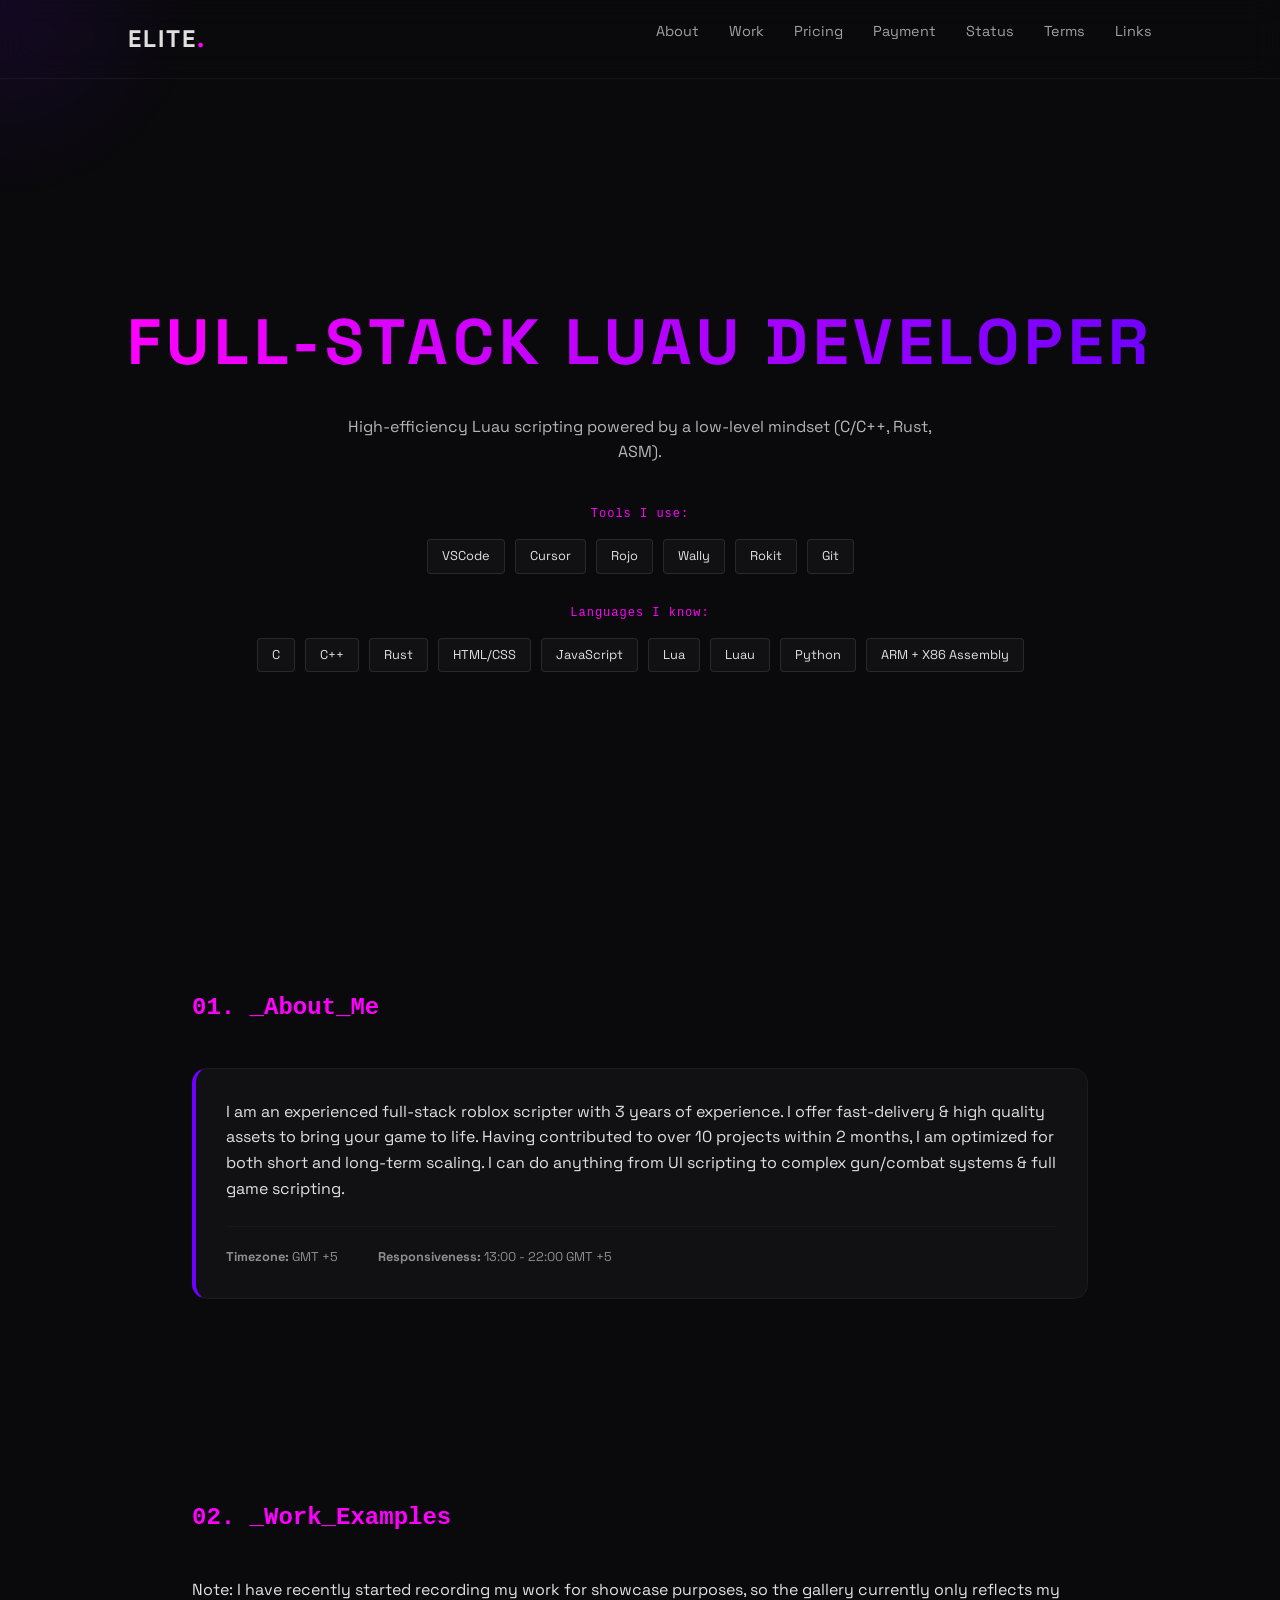
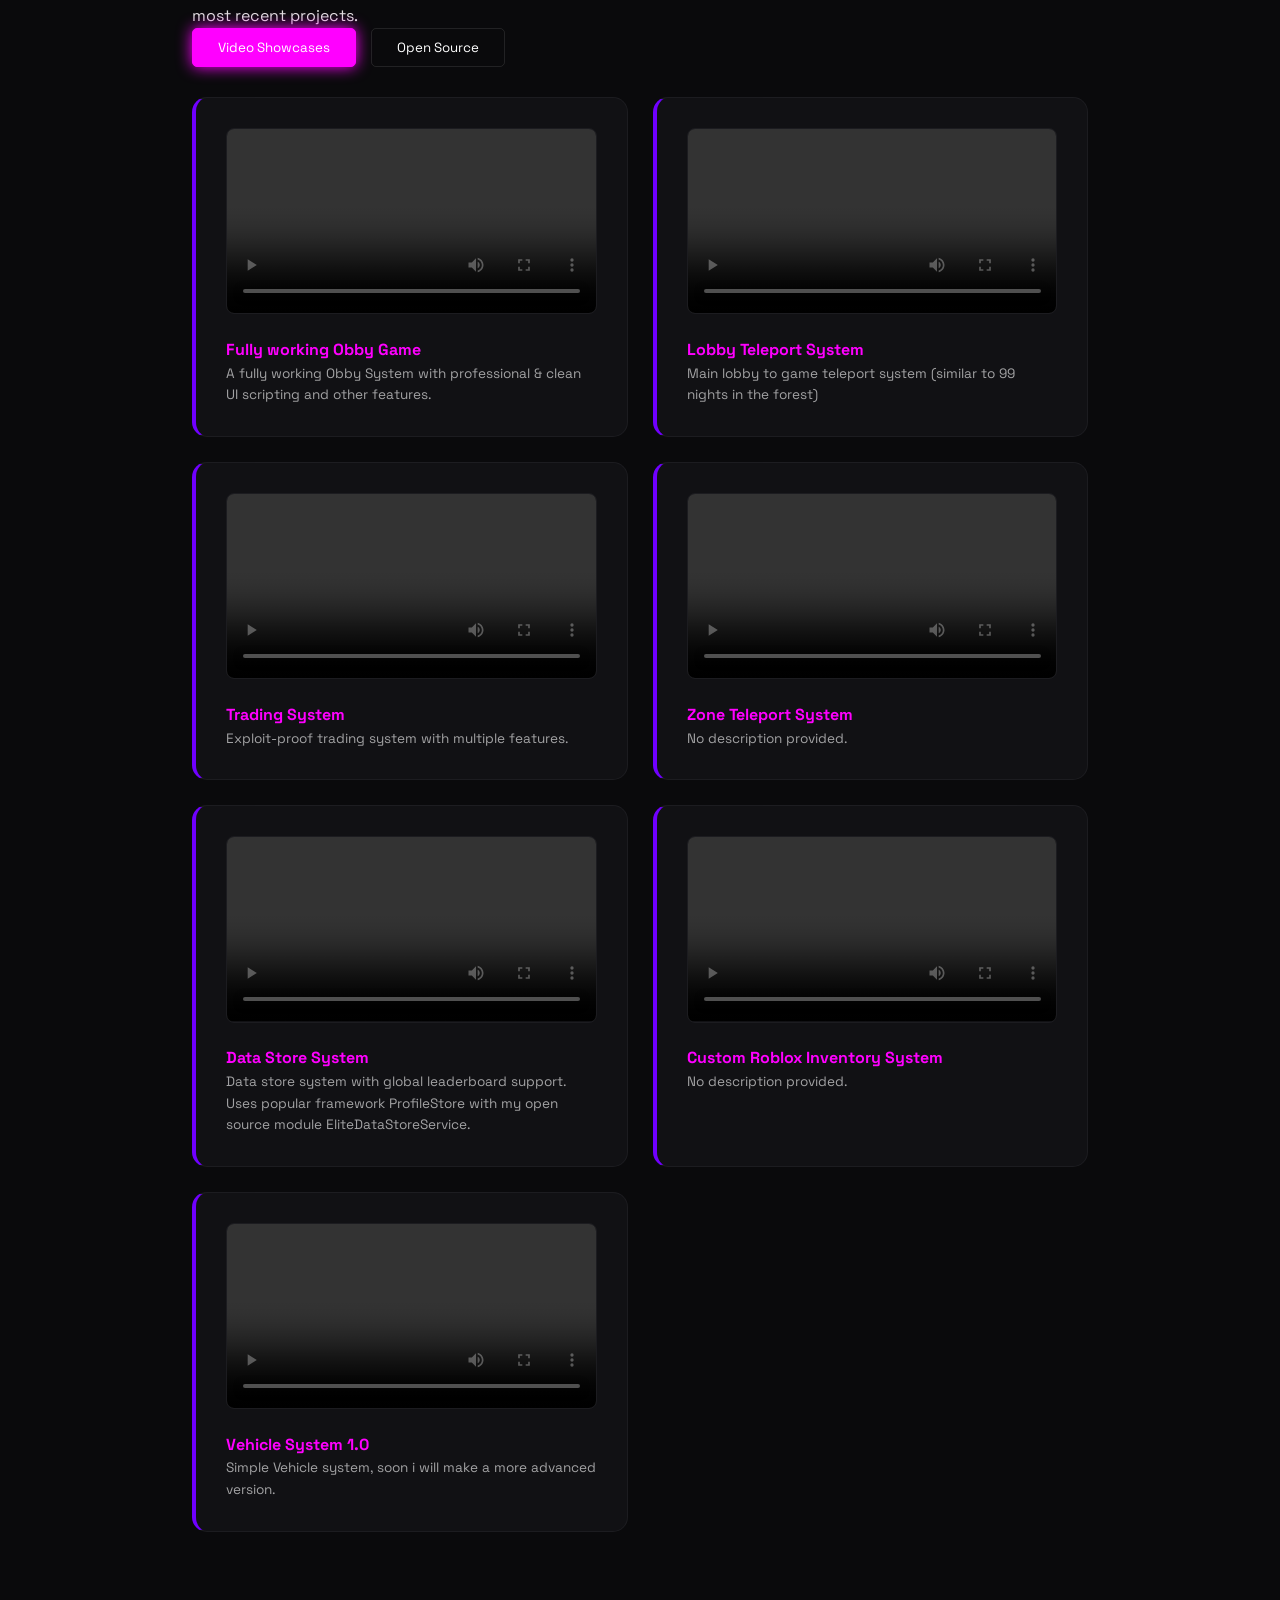
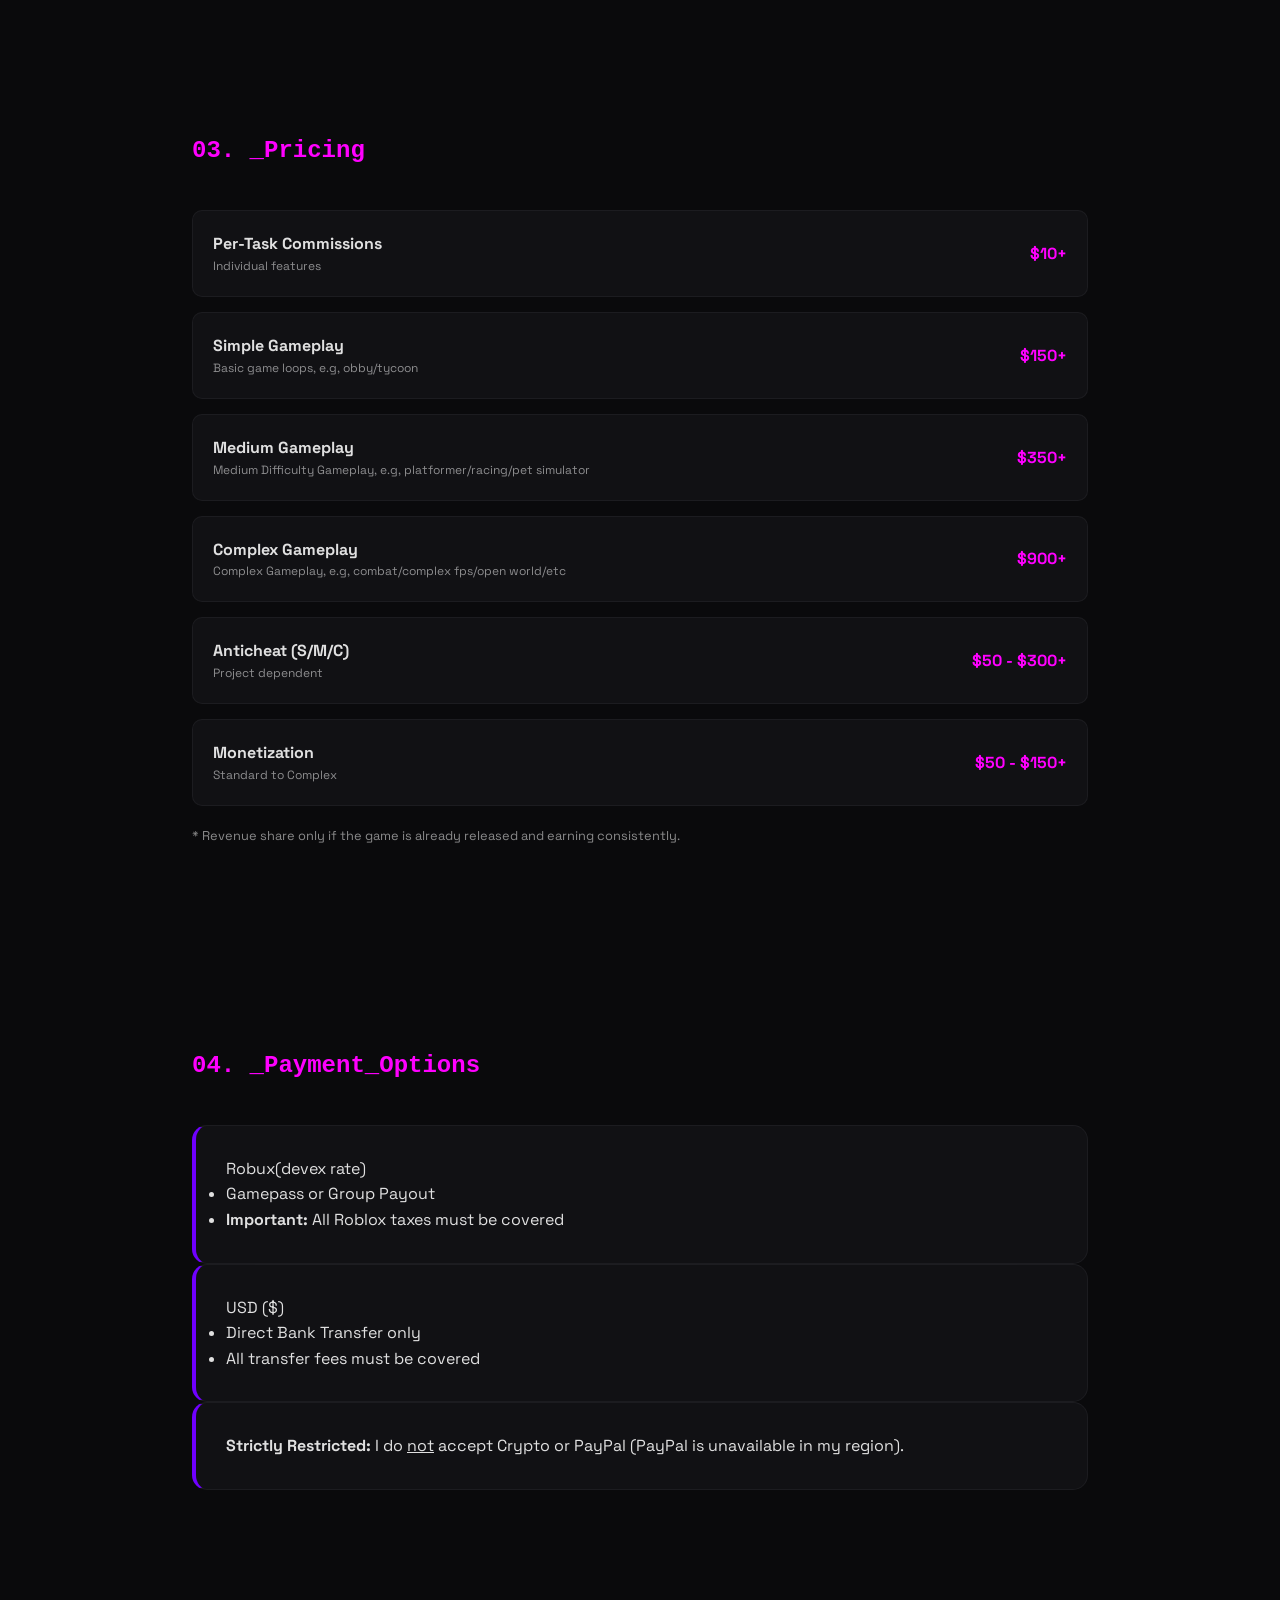
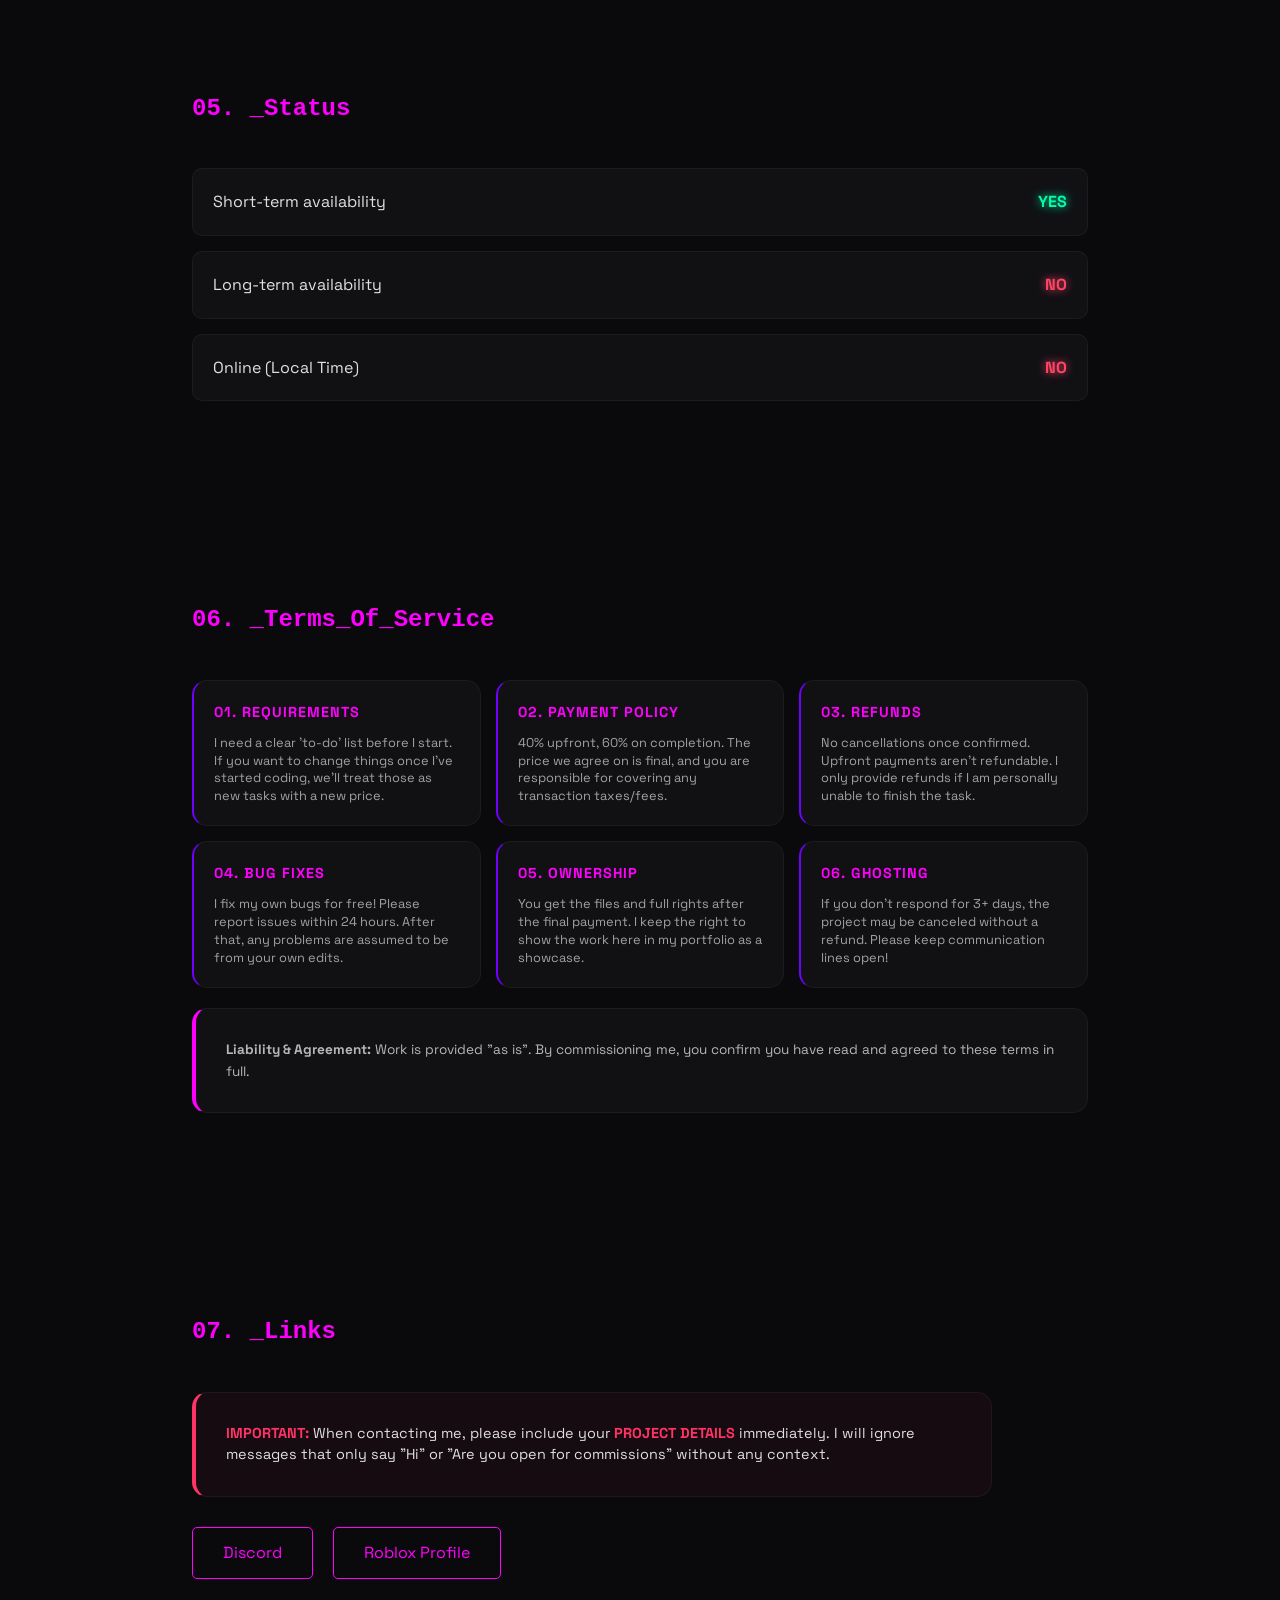
==== index.html @ 6b0f6a02 "Updated work examples" ====
<!DOCTYPE html>
<html lang="en">
<head>
    <meta charset="UTF-8">
    <meta name="viewport" content="width=device-width, initial-scale=1.0">
    <title>ELITE | Full-Stack Luau Developer</title>
    <link rel="stylesheet" href="style.css">
    <link href="https://fonts.googleapis.com/css2?family=Space+Grotesk:wght@300;500;700&display=swap" rel="stylesheet">
</head>
<body>
    <div class="cursor-glow"></div>

    <nav>
        <div class="logo">ELITE<span>.</span></div>
        <div class="nav-links">
            <a href="#about">About</a>
            <a href="#portfolio">Work</a>
            <a href="#pricing">Pricing</a>
            <a href="#payment">Payment</a>
            <a href="#status">Status</a>
            <a href="#tos">Terms</a>
            <a href="#contact">Links</a>
        </div>
    </nav>

    <header>
        <div class="hero">
            <h2 class="glitch" data-text="FULL-STACK LUAU DEVELOPER">FULL-STACK LUAU DEVELOPER</h2>
            <p class="tagline">High-efficiency Luau scripting powered by a low-level mindset (C/C++, Rust, ASM).</p>
            
            <div class="skills-wrapper">
                <div class="skill-group">
                    <span class="skill-label">Tools I use:</span>
                    <div id="tools-container" class="tech-stack"></div>
                </div>
                <div class="skill-group">
                    <span class="skill-label">Languages I know:</span>
                    <div id="languages-container" class="tech-stack"></div>
                </div>
            </div>
        </div>
    </header>

    <section id="about" class="section">
        <h3 class="section-title">01. _About_Me</h3>
        <div class="glass-card">
            <p>I am an experienced full-stack roblox scripter with 3 years of experience. I offer fast-delivery & high quality assets to bring your game to life. Having contributed to over 10 projects within 2 months, I am optimized for both short and long-term scaling. I can do anything from UI scripting to complex gun/combat systems & full game scripting.</p>
            <div class="about-footer">
                <span><strong>Timezone:</strong> GMT +5</span>
                <span><strong>Responsiveness:</strong> 13:00 - 22:00 GMT +5</span>
            </div>
        </div>
    </section>

    <section id="portfolio" class="section">
        <h3 class="section-title">02. _Work_Examples</h3>
        <p class="portfolio-note">
            Note: I have recently started recording my work for showcase purposes, so the gallery currently only reflects my most recent projects.
        </p>
        <div class="tabs">
            <button class="tab-btn active" onclick="showTab('videos')">Video Showcases</button>
            <button class="tab-btn" onclick="showTab('opensource')">Open Source</button>
        </div>
        <div id="video-grid" class="grid active-tab"></div>
        <div id="os-grid" class="grid"></div>
    </section>

    <section id="pricing" class="section">
        <h3 class="section-title">03. _Pricing</h3>
        <div class="pricing-container" id="pricing-grid"></div>
        <p style="font-size: 0.8rem; margin-top: 20px; opacity: 0.6;">* Revenue share only if the game is already released and earning consistently.</p>
    </section>

    <section id="payment" class="section">
        <h3 class="section-title">04. _Payment_Options</h3>
        <div class="payment-grid">
            <div class="glass-card payment-method">
                <div class="payment-header">
                    <span class="payment-icon">Robux(devex rate)</span>
                </div>
                <ul>
                    <li>Gamepass or Group Payout</li>
                    <li><strong>Important:</strong> All Roblox taxes must be covered</li>
                </ul>
            </div>
            <div class="glass-card payment-method">
                <div class="payment-header">
                    <span class="payment-icon">USD ($)</span>
                </div>
                <ul>
                    <li>Direct Bank Transfer only</li>
                    <li>All transfer fees must be covered</li>
                </ul>
            </div>
        </div>
        <div class="glass-card payment-restriction">
            <p><strong>Strictly Restricted:</strong> I do <u>not</u> accept Crypto or PayPal (PayPal is unavailable in my region).</p>
        </div>
    </section>

    <section id="status" class="section">
        <h3 class="section-title">05. _Status</h3>
        <div class="status-container">
            <div class="status-card">
                <span>Short-term availability</span>
                <span id="short-term-status" class="status-indicator"></span>
            </div>
            <div class="status-card">
                <span>Long-term availability</span>
                <span id="long-term-status" class="status-indicator"></span>
            </div>
            <div class="status-card">
                <span>Online (Local Time)</span>
                <span id="online-status" class="status-indicator"></span>
            </div>
        </div>
    </section>

    <section id="tos" class="section">
        <h3 class="section-title">06. _Terms_Of_Service</h3>
        <div class="tos-grid">
            <div class="glass-card tos-item">
                <h4>01. Requirements</h4>
                <p>I need a clear 'to-do' list before I start. If you want to change things once I’ve started coding, we’ll treat those as new tasks with a new price.</p>
            </div>
            <div class="glass-card tos-item">
                <h4>02. Payment Policy</h4>
                <p>40% upfront, 60% on completion. The price we agree on is final, and you are responsible for covering any transaction taxes/fees.</p>
            </div>
            <div class="glass-card tos-item">
                <h4>03. Refunds</h4>
                <p>No cancellations once confirmed. Upfront payments aren't refundable. I only provide refunds if I am personally unable to finish the task.</p>
            </div>
            <div class="glass-card tos-item">
                <h4>04. Bug Fixes</h4>
                <p>I fix my own bugs for free! Please report issues within 24 hours. After that, any problems are assumed to be from your own edits.</p>
            </div>
            <div class="glass-card tos-item">
                <h4>05. Ownership</h4>
                <p>You get the files and full rights after the final payment. I keep the right to show the work here in my portfolio as a showcase.</p>
            </div>
            <div class="glass-card tos-item">
                <h4>06. Ghosting</h4>
                <p>If you don't respond for 3+ days, the project may be canceled without a refund. Please keep communication lines open!</p>
            </div>
        </div>
        <div class="glass-card" style="margin-top: 20px; border-left: 4px solid var(--accent);">
            <p style="font-size: 0.85rem; opacity: 0.8;"><strong>Liability & Agreement:</strong> Work is provided "as is". By commissioning me, you confirm you have read and agreed to these terms in full.</p>
        </div>
    </section>
    
    <section id="contact" class="section">
        <h3 class="section-title">07. _Links</h3>
        <div class="contact-links">
            <div class="glass-card contact-notice">
                <p><strong>Important:</strong> When contacting me, please include your <strong>project details</strong> immediately. I will ignore messages that only say "Hi" or "Are you open for commissions" without any context.</p>
            </div>
            <div class="links-actions">
                <a href="https://discord.com/users/1049032655037018173" class="btn" target="_blank">Discord</a>
                <a href="https://www.roblox.com/users/2046327171/profile" class="btn" target="_blank">Roblox Profile</a>
            </div>
        </div>
    </section>

    <script src="config.js"></script>
    <script src="script.js"></script>
</body>
</html>
---- style.css ----
:root {
    --bg: #0a0a0c;
    --card-bg: rgba(20, 20, 25, 0.7);
    --accent: #ff00ff;
    --accent-alt: #7000ff;
    --text: #e0e0e0;
}

* { margin: 0; padding: 0; box-sizing: border-box; scroll-behavior: smooth; }

body {
    background-color: var(--bg);
    color: var(--text);
    font-family: 'Space Grotesk', sans-serif;
    overflow-x: hidden;
    line-height: 1.6;
}

.cursor-glow {
    position: fixed;
    width: 400px;
    height: 400px;
    background: radial-gradient(circle, rgba(112,0,255,0.1) 0%, rgba(0,0,0,0) 70%);
    pointer-events: none;
    z-index: -1;
    transform: translate(-50%, -50%);
}

nav {
    display: flex;
    justify-content: space-between;
    padding: 20px 10%;
    backdrop-filter: blur(15px);
    position: sticky;
    top: 0;
    z-index: 100;
    border-bottom: 1px solid rgba(255,255,255,0.05);
}

.logo { font-weight: 700; font-size: 1.5rem; letter-spacing: 2px; }
.logo span { color: var(--accent); }

.nav-links a {
    color: var(--text);
    text-decoration: none;
    margin-left: 30px;
    font-size: 0.9rem;
    transition: 0.3s;
    opacity: 0.7;
}

.nav-links a:hover { color: var(--accent); opacity: 1; text-shadow: 0 0 10px var(--accent); }

header {
    min-height: 90vh;
    display: flex;
    align-items: center;
    justify-content: center;
    text-align: center;
    padding: 20px;
}

.hero h2 {
    font-size: 4rem;
    letter-spacing: 5px;
    background: linear-gradient(to right, var(--accent), var(--accent-alt));
    background-clip: text;
    -webkit-background-clip: text;
    -webkit-text-fill-color: transparent;
}

.tagline { margin: 20px 0; opacity: 0.8; max-width: 600px; margin-left: auto; margin-right: auto; }

.skills-wrapper { margin-top: 40px; display: flex; flex-direction: column; gap: 25px; align-items: center; }
.skill-group { display: flex; flex-direction: column; align-items: center; }
.skill-label { font-size: 0.75rem; color: var(--accent); margin-bottom: 10px; font-family: monospace; letter-spacing: 1px; }

.tech-tag {
    margin: 5px;
    padding: 6px 14px;
    background: rgba(255,255,255,0.03);
    border: 1px solid rgba(255,255,255,0.1);
    border-radius: 4px;
    font-size: 0.8rem;
    display: inline-block;
    transition: 0.3s;
}

.tech-tag:hover { border-color: var(--accent); background: rgba(255,0,255,0.05); }

.section { padding: 100px 15%; }
.section-title { color: var(--accent); margin-bottom: 40px; font-family: monospace; font-size: 1.5rem; }

.glass-card {
    background: var(--card-bg);
    border: 1px solid rgba(255, 255, 255, 0.05);
    padding: 30px;
    border-radius: 15px;
    border-left: 4px solid var(--accent-alt);
    transition: all 0.4s ease;
}

.glass-card:hover { transform: translateY(-5px); border-color: var(--accent); box-shadow: 0 10px 30px rgba(112,0,255,0.1); }

.about-footer {
    margin-top: 25px;
    display: flex;
    gap: 40px;
    font-size: 0.8rem;
    opacity: 0.6;
    border-top: 1px solid rgba(255,255,255,0.05);
    padding-top: 20px;
}

.tabs { margin-bottom: 30px; display: flex; gap: 15px; }
.tab-btn {
    background: transparent;
    border: 1px solid rgba(255,255,255,0.1);
    color: white;
    padding: 10px 25px;
    cursor: pointer;
    font-family: inherit;
    transition: 0.3s;
    border-radius: 5px;
}
.tab-btn.active { background: var(--accent); border-color: var(--accent); box-shadow: 0 0 15px var(--accent); }

.grid { display: grid; grid-template-columns: repeat(auto-fit, minmax(300px, 1fr)); gap: 25px; display: none; }
.grid.active-tab { display: grid; }

video, img { width: 100%; border-radius: 8px; border: 1px solid rgba(255,255,255,0.05); }

.pricing-card { background: var(--card-bg); padding: 20px; border-radius: 10px; margin-bottom: 15px; border: 1px solid rgba(255,255,255,0.05); display: flex; justify-content: space-between; align-items: center;}

.status-container { display: flex; flex-direction: column; gap: 15px; }
.status-card { background: var(--card-bg); padding: 20px; border-radius: 10px; border: 1px solid rgba(255,255,255,0.05); display: flex; justify-content: space-between; }
.status-indicator { font-weight: bold; }
.status-indicator.yes { color: #00ffaa; text-shadow: 0 0 10px #00ffaa; }
.status-indicator.no { color: #ff4466; text-shadow: 0 0 10px #ff4466; }

.btn {
    display: inline-block;
    padding: 12px 30px;
    border: 1px solid var(--accent);
    color: var(--accent);
    text-decoration: none;
    border-radius: 5px;
    transition: 0.3s;
    background: transparent;
}
.btn:hover { background: var(--accent); color: white; box-shadow: 0 0 20px var(--accent); }

.tos-grid {
    display: grid;
    grid-template-columns: repeat(auto-fit, minmax(280px, 1fr));
    gap: 15px;
}

.tos-item {
    padding: 20px;
    border-left: 2px solid var(--accent-alt);
}

.tos-item h4 {
    color: var(--accent);
    font-size: 0.9rem;
    margin-bottom: 10px;
    text-transform: uppercase;
    letter-spacing: 1px;
}

.tos-item p {
    font-size: 0.8rem;
    line-height: 1.4;
    opacity: 0.7;
}

.nav-links {
    display: flex;
}

.contact-notice {
    border-left: 4px solid #ff3366; /* Red-ish pink for warning */
    margin-bottom: 30px;
    background: rgba(255, 51, 102, 0.05); /* Very subtle red tint */
    max-width: 800px;
}

.contact-notice p {
    font-size: 0.9rem;
    line-height: 1.5;
    color: #e0e0e0;
}

.contact-notice strong {
    color: #ff3366;
    text-transform: uppercase;
}

.links-actions {
    display: flex;
    gap: 20px;
    flex-wrap: wrap;
}
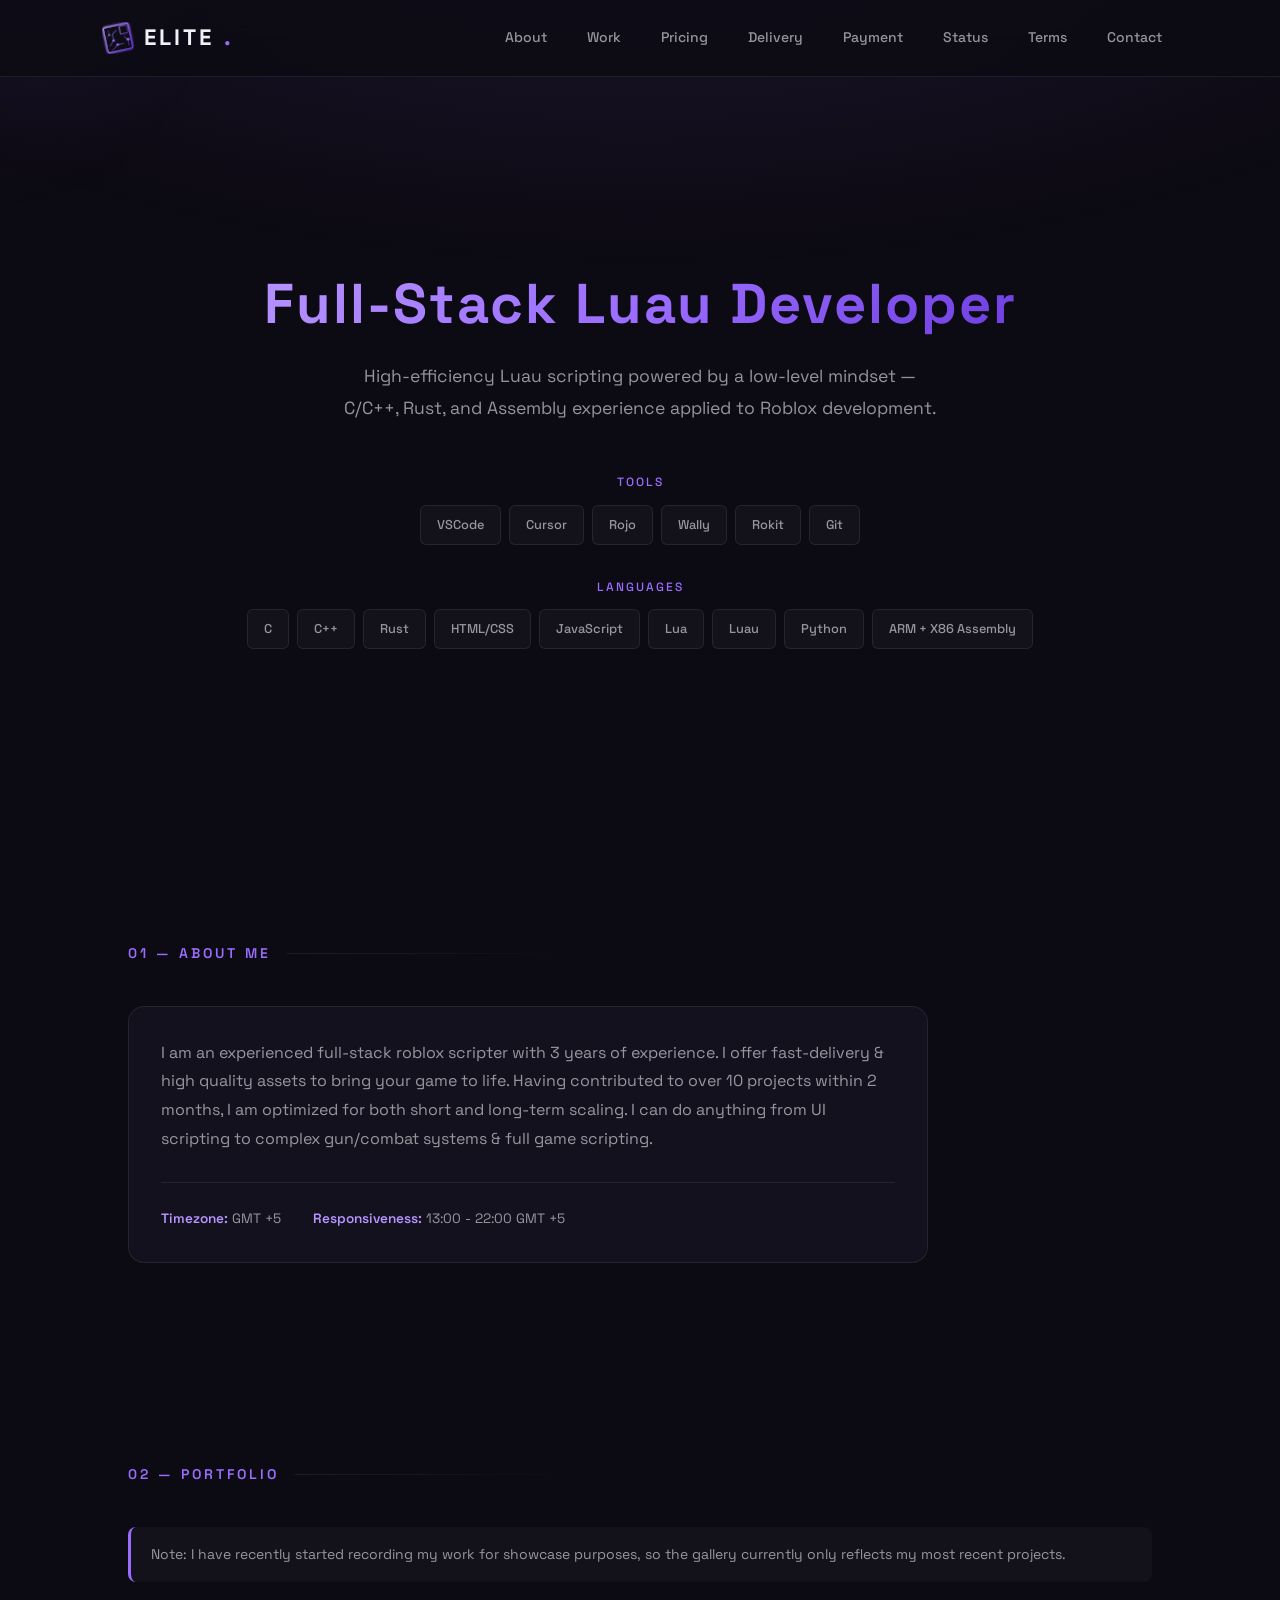
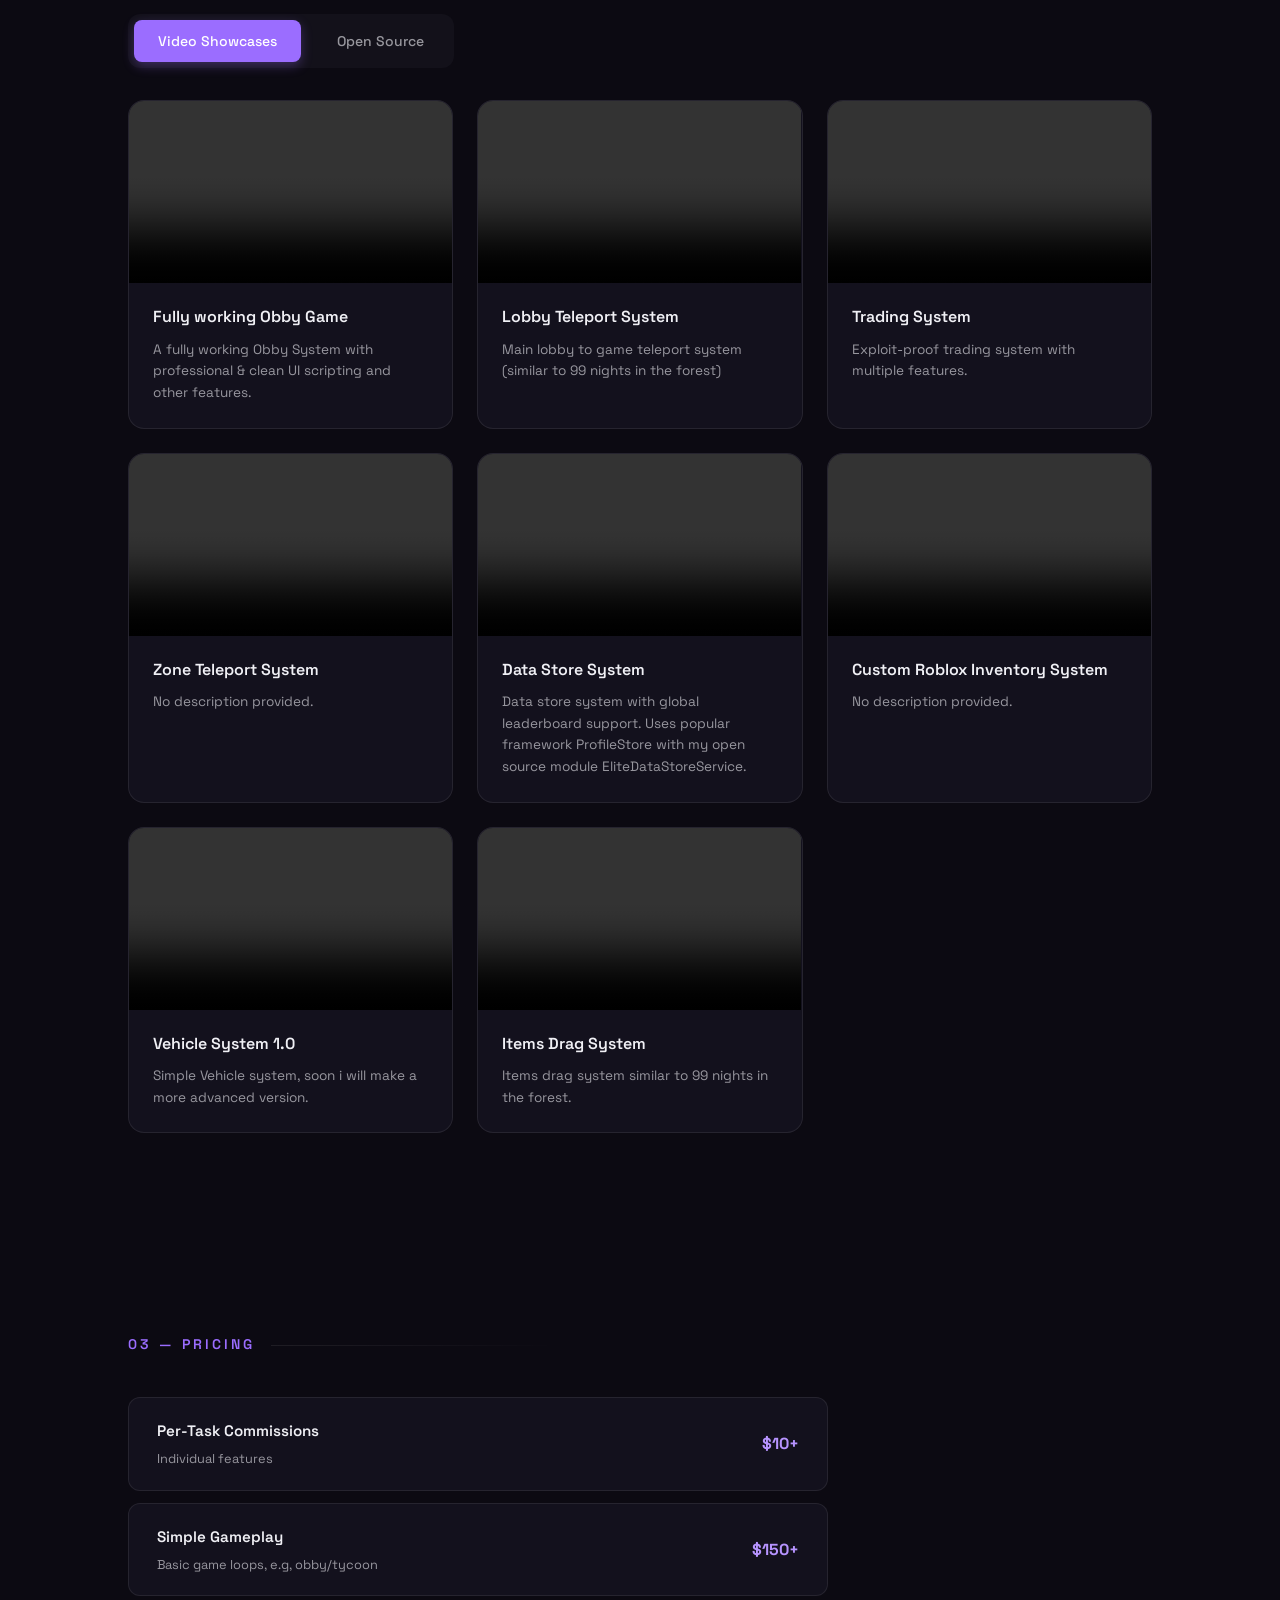
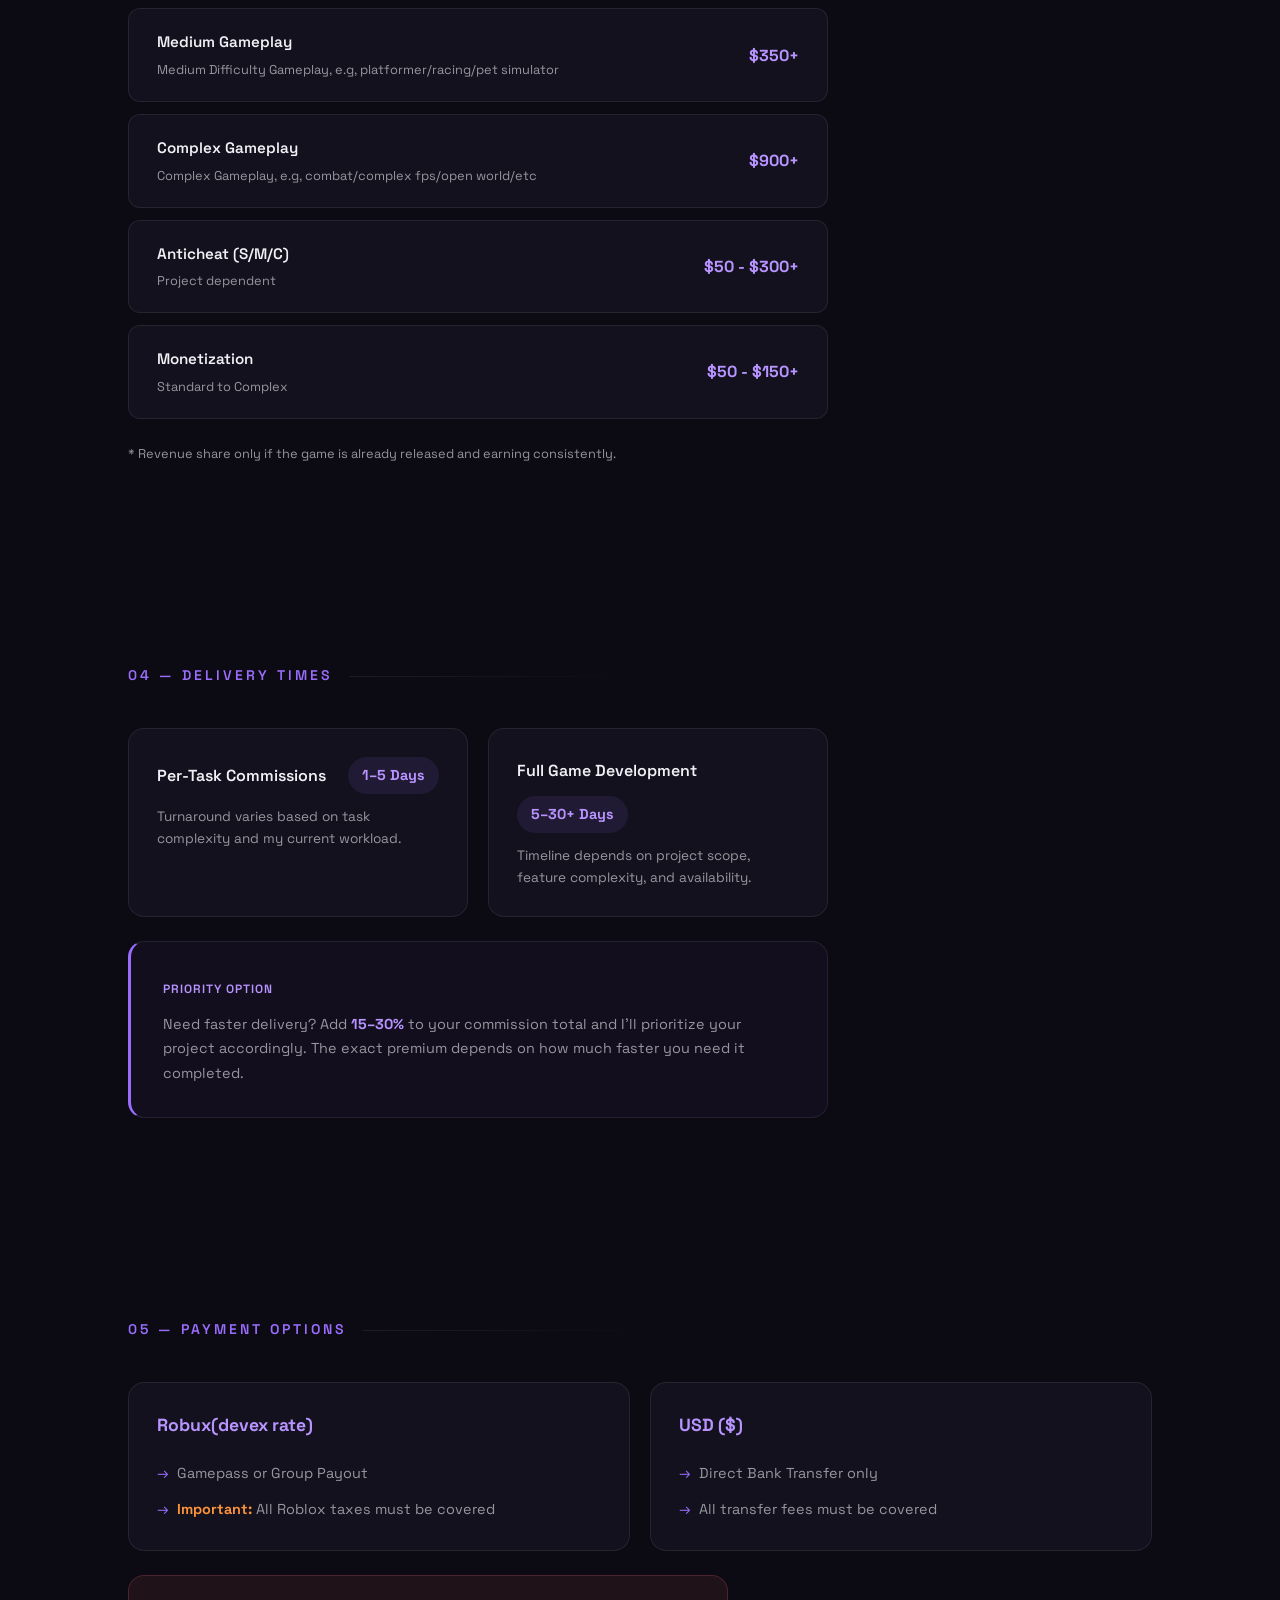
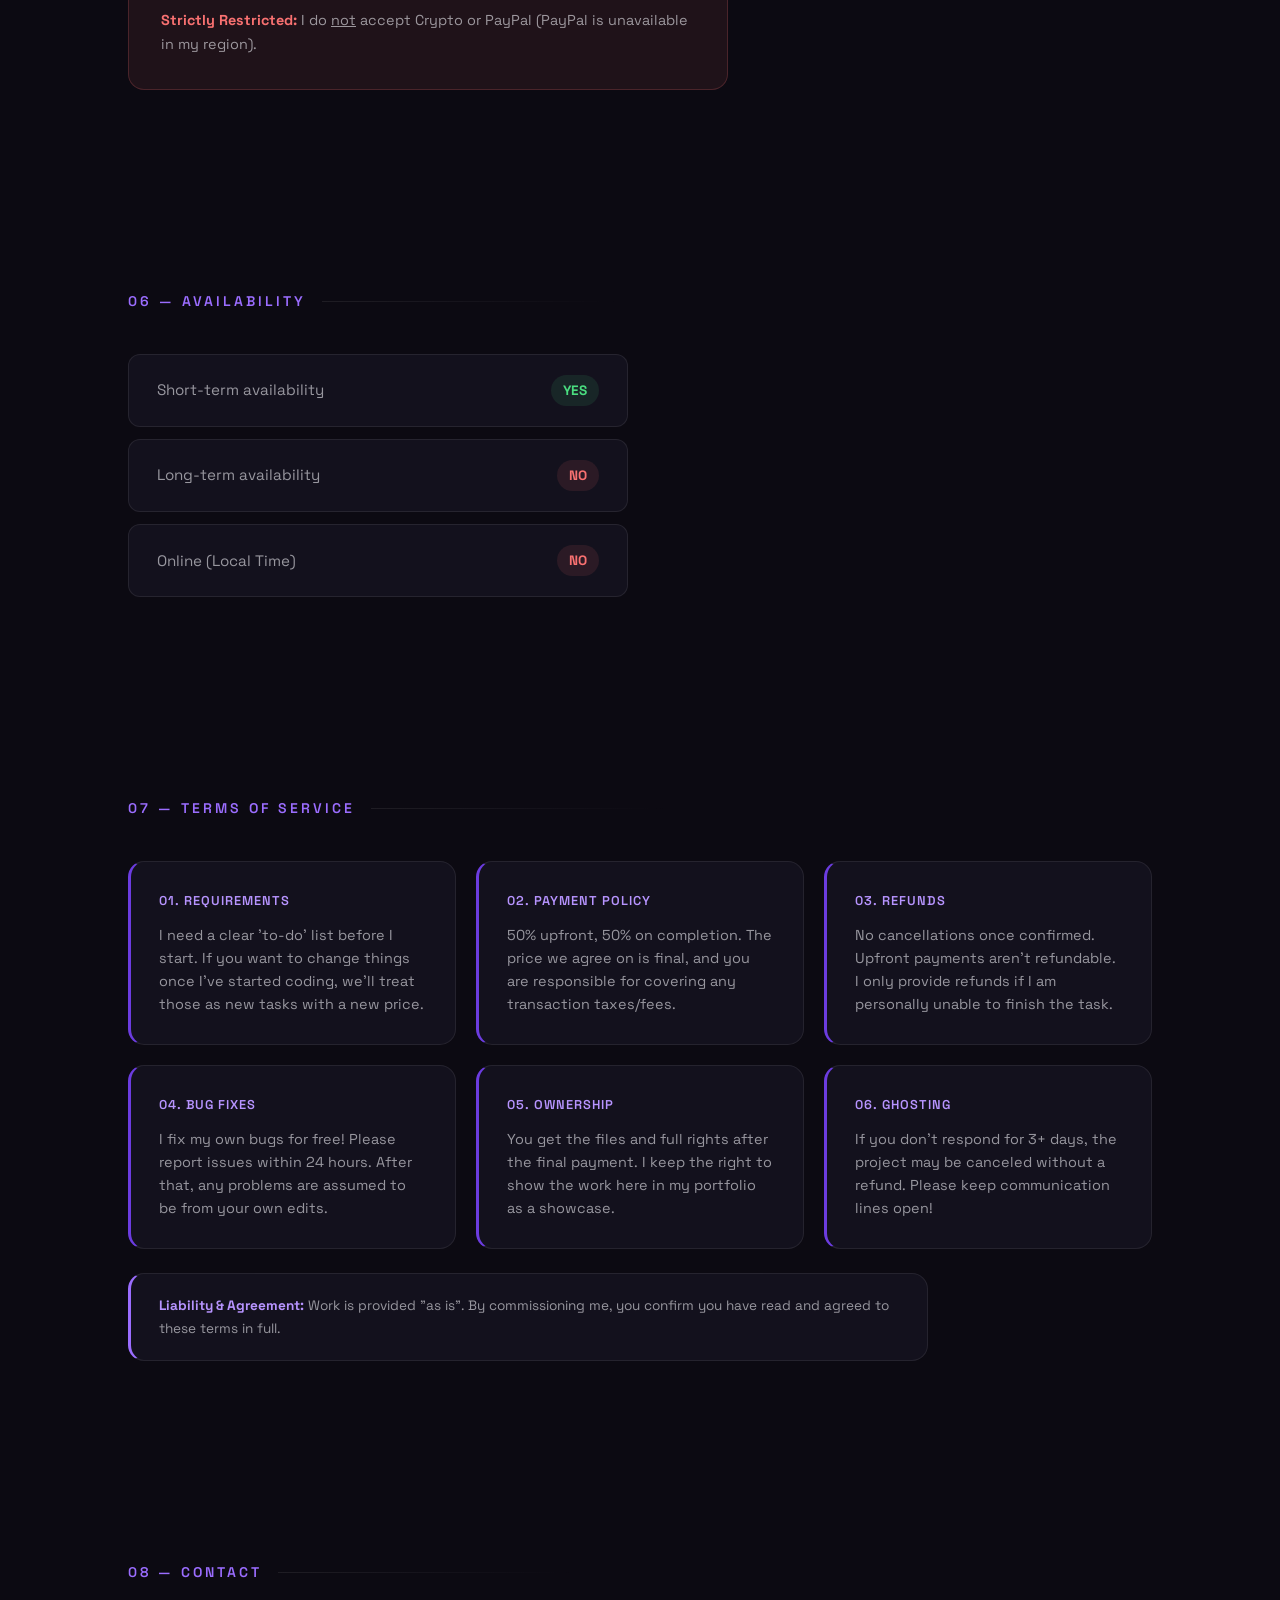
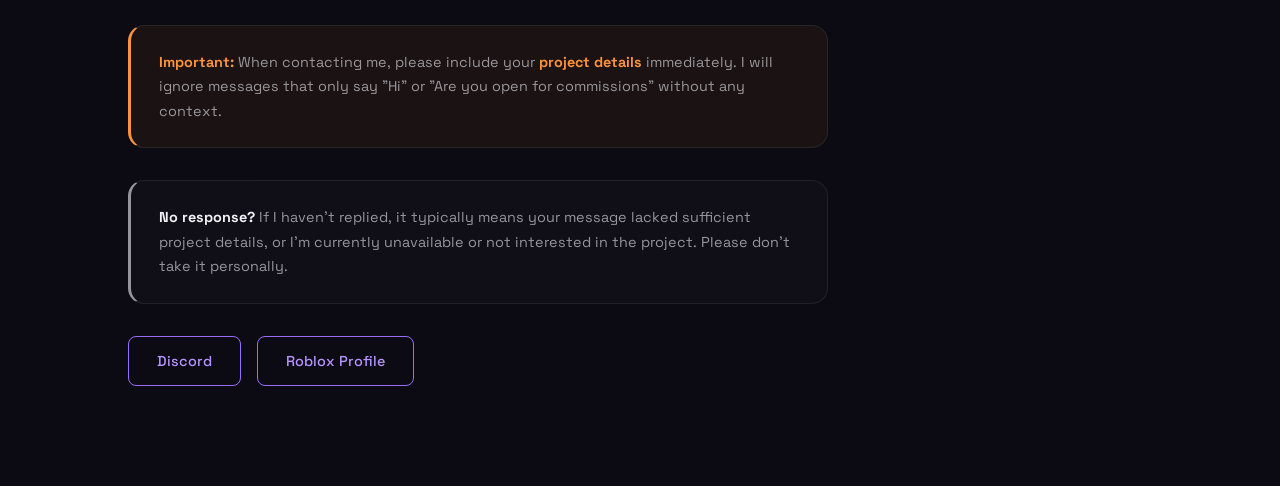
==== commit eefdc54d: "Redesign portfolio with professional purple theme - Refined color palette from neon magenta to elega" ====
--- a/index.html
+++ b/index.html
@@ -11,30 +11,64 @@
     <div class="cursor-glow"></div>
 
     <nav>
-        <div class="logo">ELITE<span>.</span></div>
+        <div class="logo">
+            <svg class="logo-icon" viewBox="0 0 40 40" xmlns="http://www.w3.org/2000/svg">
+                <defs>
+                    <linearGradient id="iconGradient" x1="0%" y1="0%" x2="100%" y2="100%">
+                        <stop offset="0%" style="stop-color:#b794ff"/>
+                        <stop offset="100%" style="stop-color:#6c3ce0"/>
+                    </linearGradient>
+                    <filter id="glow">
+                        <feGaussianBlur stdDeviation="1.5" result="coloredBlur"/>
+                        <feMerge>
+                            <feMergeNode in="coloredBlur"/>
+                            <feMergeNode in="SourceGraphic"/>
+                        </feMerge>
+                    </filter>
+                </defs>
+                <g transform="rotate(-12 20 20)" filter="url(#glow)">
+                    <!-- Main square -->
+                    <rect x="4" y="4" width="32" height="32" rx="3" fill="#0c0a12" stroke="url(#iconGradient)" stroke-width="1.5"/>
+                    <!-- Roblox-style cutout -->
+                    <rect x="24" y="6" width="10" height="10" rx="1" fill="#0c0a12" stroke="url(#iconGradient)" stroke-width="1"/>
+                    <!-- Hex pattern lines -->
+                    <path d="M8 28 L14 22 L14 14 L20 10" stroke="url(#iconGradient)" stroke-width="1" fill="none" opacity="0.8"/>
+                    <path d="M10 34 L18 28 L26 28" stroke="url(#iconGradient)" stroke-width="1" fill="none" opacity="0.6"/>
+                    <path d="M28 20 L32 24 L32 32" stroke="url(#iconGradient)" stroke-width="1" fill="none" opacity="0.7"/>
+                    <path d="M6 18 L10 14 L10 8" stroke="url(#iconGradient)" stroke-width="1" fill="none" opacity="0.5"/>
+                    <!-- Hex nodes -->
+                    <circle cx="14" cy="22" r="1.5" fill="#9b6dff"/>
+                    <circle cx="18" cy="28" r="1.5" fill="#9b6dff"/>
+                    <circle cx="32" cy="24" r="1.5" fill="#9b6dff"/>
+                    <circle cx="10" cy="14" r="1.2" fill="#b794ff" opacity="0.7"/>
+                </g>
+            </svg>
+            ELITE<span>.</span>
+        </div>
         <div class="nav-links">
             <a href="#about">About</a>
             <a href="#portfolio">Work</a>
             <a href="#pricing">Pricing</a>
+            <a href="#delivery">Delivery</a>
             <a href="#payment">Payment</a>
             <a href="#status">Status</a>
             <a href="#tos">Terms</a>
-            <a href="#contact">Links</a>
+            <a href="#contact">Contact</a>
         </div>
     </nav>
 
     <header>
         <div class="hero">
-            <h2 class="glitch" data-text="FULL-STACK LUAU DEVELOPER">FULL-STACK LUAU DEVELOPER</h2>
-            <p class="tagline">High-efficiency Luau scripting powered by a low-level mindset (C/C++, Rust, ASM).</p>
+            <h2>Full-Stack Luau Developer</h2>
+            <p class="tagline">High-efficiency Luau scripting powered by a low-level mindset — C/C++, Rust, and Assembly experience applied to Roblox development.</p>
             
             <div class="skills-wrapper">
                 <div class="skill-group">
-                    <span class="skill-label">Tools I use:</span>
+                    <span class="skill-label">Tools</span>
                     <div id="tools-container" class="tech-stack"></div>
                 </div>
                 <div class="skill-group">
-                    <span class="skill-label">Languages I know:</span>
+                    <span class="skill-label">Languages</span>
                     <div id="languages-container" class="tech-stack"></div>
                 </div>
             </div>
@@ -42,7 +76,7 @@
     </header>
 
     <section id="about" class="section">
-        <h3 class="section-title">01. _About_Me</h3>
+        <h3 class="section-title">01 — About Me</h3>
         <div class="glass-card">
             <p>I am an experienced full-stack roblox scripter with 3 years of experience. I offer fast-delivery & high quality assets to bring your game to life. Having contributed to over 10 projects within 2 months, I am optimized for both short and long-term scaling. I can do anything from UI scripting to complex gun/combat systems & full game scripting.</p>
             <div class="about-footer">
@@ -53,7 +87,7 @@
     </section>
 
     <section id="portfolio" class="section">
-        <h3 class="section-title">02. _Work_Examples</h3>
+        <h3 class="section-title">02 — Portfolio</h3>
         <p class="portfolio-note">
             Note: I have recently started recording my work for showcase purposes, so the gallery currently only reflects my most recent projects.
         </p>
@@ -66,13 +100,37 @@
     </section>
 
     <section id="pricing" class="section">
-        <h3 class="section-title">03. _Pricing</h3>
+        <h3 class="section-title">03 — Pricing</h3>
         <div class="pricing-container" id="pricing-grid"></div>
-        <p style="font-size: 0.8rem; margin-top: 20px; opacity: 0.6;">* Revenue share only if the game is already released and earning consistently.</p>
+        <p class="pricing-note">* Revenue share only if the game is already released and earning consistently.</p>
+    </section>
+
+    <section id="delivery" class="section">
+        <h3 class="section-title">04 — Delivery Times</h3>
+        <div class="delivery-container">
+            <div class="glass-card delivery-item">
+                <div class="delivery-header">
+                    <h4>Per-Task Commissions</h4>
+                    <span class="delivery-time">1–5 Days</span>
+                </div>
+                <p>Turnaround varies based on task complexity and my current workload.</p>
+            </div>
+            <div class="glass-card delivery-item">
+                <div class="delivery-header">
+                    <h4>Full Game Development</h4>
+                    <span class="delivery-time">5–30+ Days</span>
+                </div>
+                <p>Timeline depends on project scope, feature complexity, and availability.</p>
+            </div>
+        </div>
+        <div class="glass-card priority-option">
+            <div class="priority-badge">Priority Option</div>
+            <p>Need faster delivery? Add <strong>15–30%</strong> to your commission total and I'll prioritize your project accordingly. The exact premium depends on how much faster you need it completed.</p>
+        </div>
     </section>
 
     <section id="payment" class="section">
-        <h3 class="section-title">04. _Payment_Options</h3>
+        <h3 class="section-title">05 — Payment Options</h3>
         <div class="payment-grid">
             <div class="glass-card payment-method">
                 <div class="payment-header">
@@ -99,7 +157,7 @@
     </section>
 
     <section id="status" class="section">
-        <h3 class="section-title">05. _Status</h3>
+        <h3 class="section-title">06 — Availability</h3>
         <div class="status-container">
             <div class="status-card">
                 <span>Short-term availability</span>
@@ -117,7 +175,7 @@
     </section>
 
     <section id="tos" class="section">
-        <h3 class="section-title">06. _Terms_Of_Service</h3>
+        <h3 class="section-title">07 — Terms of Service</h3>
         <div class="tos-grid">
             <div class="glass-card tos-item">
                 <h4>01. Requirements</h4>
@@ -125,7 +183,7 @@
             </div>
             <div class="glass-card tos-item">
                 <h4>02. Payment Policy</h4>
-                <p>40% upfront, 60% on completion. The price we agree on is final, and you are responsible for covering any transaction taxes/fees.</p>
+                <p>50% upfront, 50% on completion. The price we agree on is final, and you are responsible for covering any transaction taxes/fees.</p>
             </div>
             <div class="glass-card tos-item">
                 <h4>03. Refunds</h4>
@@ -144,17 +202,20 @@
                 <p>If you don't respond for 3+ days, the project may be canceled without a refund. Please keep communication lines open!</p>
             </div>
         </div>
-        <div class="glass-card" style="margin-top: 20px; border-left: 4px solid var(--accent);">
-            <p style="font-size: 0.85rem; opacity: 0.8;"><strong>Liability & Agreement:</strong> Work is provided "as is". By commissioning me, you confirm you have read and agreed to these terms in full.</p>
+        <div class="glass-card tos-footer">
+            <p><strong>Liability & Agreement:</strong> Work is provided "as is". By commissioning me, you confirm you have read and agreed to these terms in full.</p>
         </div>
     </section>
     
     <section id="contact" class="section">
-        <h3 class="section-title">07. _Links</h3>
+        <h3 class="section-title">08 — Contact</h3>
         <div class="contact-links">
             <div class="glass-card contact-notice">
                 <p><strong>Important:</strong> When contacting me, please include your <strong>project details</strong> immediately. I will ignore messages that only say "Hi" or "Are you open for commissions" without any context.</p>
             </div>
+            <div class="glass-card info-notice">
+                <p><strong>No response?</strong> If I haven't replied, it typically means your message lacked sufficient project details, or I'm currently unavailable or not interested in the project. Please don't take it personally.</p>
+            </div>
             <div class="links-actions">
                 <a href="https://discord.com/users/1049032655037018173" class="btn" target="_blank">Discord</a>
                 <a href="https://www.roblox.com/users/2046327171/profile" class="btn" target="_blank">Roblox Profile</a>
@@ -165,4 +226,4 @@
     <script src="config.js"></script>
     <script src="script.js"></script>
 </body>
-</html>+</html>
--- a/style.css
+++ b/style.css
@@ -1,204 +1,801 @@
 :root {
-    --bg: #0a0a0c;
-    --card-bg: rgba(20, 20, 25, 0.7);
-    --accent: #ff00ff;
-    --accent-alt: #7000ff;
-    --text: #e0e0e0;
-}
-
-* { margin: 0; padding: 0; box-sizing: border-box; scroll-behavior: smooth; }
+    --bg: #0c0a12;
+    --bg-elevated: #13111a;
+    --card-bg: rgba(22, 19, 32, 0.85);
+    --accent: #9b6dff;
+    --accent-light: #b794ff;
+    --accent-dark: #6c3ce0;
+    --accent-glow: rgba(155, 109, 255, 0.15);
+    --text: #f0f0f5;
+    --text-muted: rgba(240, 240, 245, 0.6);
+    --border: rgba(255, 255, 255, 0.08);
+    --border-hover: rgba(155, 109, 255, 0.4);
+    --success: #4ade80;
+    --error: #f87171;
+    --warning: #fb923c;
+}
+
+* {
+    margin: 0;
+    padding: 0;
+    box-sizing: border-box;
+}
+
+html {
+    scroll-behavior: smooth;
+}
 
 body {
     background-color: var(--bg);
     color: var(--text);
-    font-family: 'Space Grotesk', sans-serif;
+    font-family: 'Space Grotesk', -apple-system, BlinkMacSystemFont, sans-serif;
     overflow-x: hidden;
-    line-height: 1.6;
-}
-
+    line-height: 1.7;
+    font-size: 16px;
+}
+
+/* Subtle gradient background */
+body::before {
+    content: '';
+    position: fixed;
+    top: 0;
+    left: 0;
+    right: 0;
+    height: 100vh;
+    background: radial-gradient(ellipse 80% 50% at 50% -20%, var(--accent-glow), transparent);
+    pointer-events: none;
+    z-index: -1;
+}
+
+/* Cursor glow - more subtle */
 .cursor-glow {
     position: fixed;
-    width: 400px;
-    height: 400px;
-    background: radial-gradient(circle, rgba(112,0,255,0.1) 0%, rgba(0,0,0,0) 70%);
+    width: 500px;
+    height: 500px;
+    background: radial-gradient(circle, rgba(155, 109, 255, 0.06) 0%, rgba(0, 0, 0, 0) 60%);
     pointer-events: none;
     z-index: -1;
     transform: translate(-50%, -50%);
-}
-
+    transition: opacity 0.3s ease;
+}
+
+/* ==================== NAVIGATION ==================== */
 nav {
     display: flex;
     justify-content: space-between;
-    padding: 20px 10%;
-    backdrop-filter: blur(15px);
+    align-items: center;
+    padding: 18px 8%;
+    background: rgba(12, 10, 18, 0.8);
+    backdrop-filter: blur(20px);
+    -webkit-backdrop-filter: blur(20px);
     position: sticky;
     top: 0;
-    z-index: 100;
-    border-bottom: 1px solid rgba(255,255,255,0.05);
-}
-
-.logo { font-weight: 700; font-size: 1.5rem; letter-spacing: 2px; }
-.logo span { color: var(--accent); }
+    z-index: 1000;
+    border-bottom: 1px solid var(--border);
+}
+
+.logo {
+    display: flex;
+    align-items: center;
+    gap: 10px;
+    font-weight: 700;
+    font-size: 1.4rem;
+    letter-spacing: 3px;
+    color: var(--text);
+}
+
+.logo-icon {
+    width: 32px;
+    height: 32px;
+    flex-shrink: 0;
+    transition: transform 0.3s ease, filter 0.3s ease;
+}
+
+.logo:hover .logo-icon {
+    transform: rotate(-24deg) scale(1.1);
+    filter: drop-shadow(0 0 8px rgba(155, 109, 255, 0.6));
+}
+
+.logo span {
+    color: var(--accent);
+}
+
+.nav-links {
+    display: flex;
+    align-items: center;
+    gap: 8px;
+}
 
 .nav-links a {
+    color: var(--text-muted);
+    text-decoration: none;
+    font-size: 0.875rem;
+    font-weight: 500;
+    padding: 8px 16px;
+    border-radius: 8px;
+    transition: all 0.25s ease;
+}
+
+.nav-links a:hover {
     color: var(--text);
-    text-decoration: none;
-    margin-left: 30px;
-    font-size: 0.9rem;
-    transition: 0.3s;
-    opacity: 0.7;
-}
-
-.nav-links a:hover { color: var(--accent); opacity: 1; text-shadow: 0 0 10px var(--accent); }
-
+    background: rgba(155, 109, 255, 0.1);
+}
+
+/* ==================== HERO HEADER ==================== */
 header {
-    min-height: 90vh;
+    min-height: 85vh;
     display: flex;
     align-items: center;
     justify-content: center;
     text-align: center;
-    padding: 20px;
+    padding: 60px 20px;
+    position: relative;
+}
+
+.hero {
+    max-width: 900px;
 }
 
 .hero h2 {
-    font-size: 4rem;
-    letter-spacing: 5px;
-    background: linear-gradient(to right, var(--accent), var(--accent-alt));
+    font-size: clamp(2rem, 5vw, 3.5rem);
+    font-weight: 700;
+    letter-spacing: 2px;
+    background: linear-gradient(135deg, var(--accent-light) 0%, var(--accent) 50%, var(--accent-dark) 100%);
     background-clip: text;
     -webkit-background-clip: text;
     -webkit-text-fill-color: transparent;
-}
-
-.tagline { margin: 20px 0; opacity: 0.8; max-width: 600px; margin-left: auto; margin-right: auto; }
-
-.skills-wrapper { margin-top: 40px; display: flex; flex-direction: column; gap: 25px; align-items: center; }
-.skill-group { display: flex; flex-direction: column; align-items: center; }
-.skill-label { font-size: 0.75rem; color: var(--accent); margin-bottom: 10px; font-family: monospace; letter-spacing: 1px; }
+    line-height: 1.2;
+    margin-bottom: 24px;
+}
+
+.tagline {
+    font-size: 1.1rem;
+    color: var(--text-muted);
+    max-width: 600px;
+    margin: 0 auto 48px;
+    line-height: 1.8;
+}
+
+.skills-wrapper {
+    display: flex;
+    flex-direction: column;
+    gap: 32px;
+    align-items: center;
+}
+
+.skill-group {
+    display: flex;
+    flex-direction: column;
+    align-items: center;
+}
+
+.skill-label {
+    font-size: 0.75rem;
+    color: var(--accent);
+    margin-bottom: 12px;
+    font-weight: 500;
+    text-transform: uppercase;
+    letter-spacing: 2px;
+}
+
+.tech-stack {
+    display: flex;
+    flex-wrap: wrap;
+    justify-content: center;
+    gap: 8px;
+}
 
 .tech-tag {
-    margin: 5px;
-    padding: 6px 14px;
-    background: rgba(255,255,255,0.03);
-    border: 1px solid rgba(255,255,255,0.1);
-    border-radius: 4px;
+    padding: 8px 16px;
+    background: var(--bg-elevated);
+    border: 1px solid var(--border);
+    border-radius: 6px;
     font-size: 0.8rem;
-    display: inline-block;
-    transition: 0.3s;
-}
-
-.tech-tag:hover { border-color: var(--accent); background: rgba(255,0,255,0.05); }
-
-.section { padding: 100px 15%; }
-.section-title { color: var(--accent); margin-bottom: 40px; font-family: monospace; font-size: 1.5rem; }
-
+    font-weight: 500;
+    color: var(--text-muted);
+    transition: all 0.25s ease;
+}
+
+.tech-tag:hover {
+    border-color: var(--accent);
+    color: var(--accent-light);
+    background: rgba(155, 109, 255, 0.08);
+    transform: translateY(-2px);
+}
+
+/* ==================== SECTIONS ==================== */
+.section {
+    padding: 100px 10%;
+    max-width: 1400px;
+    margin: 0 auto;
+}
+
+.section-title {
+    font-size: 0.875rem;
+    font-weight: 600;
+    color: var(--accent);
+    margin-bottom: 40px;
+    text-transform: uppercase;
+    letter-spacing: 3px;
+    display: flex;
+    align-items: center;
+    gap: 16px;
+}
+
+.section-title::after {
+    content: '';
+    flex: 1;
+    height: 1px;
+    background: linear-gradient(90deg, var(--border), transparent);
+    max-width: 300px;
+}
+
+/* ==================== GLASS CARDS ==================== */
 .glass-card {
     background: var(--card-bg);
-    border: 1px solid rgba(255, 255, 255, 0.05);
-    padding: 30px;
-    border-radius: 15px;
-    border-left: 4px solid var(--accent-alt);
-    transition: all 0.4s ease;
-}
-
-.glass-card:hover { transform: translateY(-5px); border-color: var(--accent); box-shadow: 0 10px 30px rgba(112,0,255,0.1); }
+    border: 1px solid var(--border);
+    padding: 32px;
+    border-radius: 16px;
+    transition: all 0.3s ease;
+    position: relative;
+}
+
+.glass-card::before {
+    content: '';
+    position: absolute;
+    top: 0;
+    left: 0;
+    right: 0;
+    height: 1px;
+    background: linear-gradient(90deg, transparent, var(--accent-glow), transparent);
+    opacity: 0;
+    transition: opacity 0.3s ease;
+}
+
+.glass-card:hover {
+    border-color: var(--border-hover);
+    transform: translateY(-4px);
+    box-shadow: 0 20px 40px rgba(0, 0, 0, 0.3);
+}
+
+.glass-card:hover::before {
+    opacity: 1;
+}
+
+/* ==================== ABOUT SECTION ==================== */
+#about .glass-card {
+    max-width: 800px;
+}
+
+#about .glass-card p {
+    font-size: 1rem;
+    line-height: 1.8;
+    color: var(--text-muted);
+}
 
 .about-footer {
-    margin-top: 25px;
-    display: flex;
-    gap: 40px;
-    font-size: 0.8rem;
-    opacity: 0.6;
-    border-top: 1px solid rgba(255,255,255,0.05);
-    padding-top: 20px;
-}
-
-.tabs { margin-bottom: 30px; display: flex; gap: 15px; }
+    margin-top: 28px;
+    display: flex;
+    flex-wrap: wrap;
+    gap: 32px;
+    font-size: 0.85rem;
+    color: var(--text-muted);
+    border-top: 1px solid var(--border);
+    padding-top: 24px;
+}
+
+.about-footer strong {
+    color: var(--accent-light);
+    font-weight: 600;
+}
+
+/* ==================== PORTFOLIO SECTION ==================== */
+.portfolio-note {
+    font-size: 0.875rem;
+    color: var(--text-muted);
+    margin-bottom: 32px;
+    padding: 16px 20px;
+    background: var(--bg-elevated);
+    border-radius: 8px;
+    border-left: 3px solid var(--accent);
+}
+
+.tabs {
+    margin-bottom: 32px;
+    display: flex;
+    gap: 12px;
+    background: var(--bg-elevated);
+    padding: 6px;
+    border-radius: 12px;
+    width: fit-content;
+}
+
 .tab-btn {
     background: transparent;
-    border: 1px solid rgba(255,255,255,0.1);
-    color: white;
-    padding: 10px 25px;
+    border: none;
+    color: var(--text-muted);
+    padding: 12px 24px;
     cursor: pointer;
     font-family: inherit;
-    transition: 0.3s;
-    border-radius: 5px;
-}
-.tab-btn.active { background: var(--accent); border-color: var(--accent); box-shadow: 0 0 15px var(--accent); }
-
-.grid { display: grid; grid-template-columns: repeat(auto-fit, minmax(300px, 1fr)); gap: 25px; display: none; }
-.grid.active-tab { display: grid; }
-
-video, img { width: 100%; border-radius: 8px; border: 1px solid rgba(255,255,255,0.05); }
-
-.pricing-card { background: var(--card-bg); padding: 20px; border-radius: 10px; margin-bottom: 15px; border: 1px solid rgba(255,255,255,0.05); display: flex; justify-content: space-between; align-items: center;}
-
-.status-container { display: flex; flex-direction: column; gap: 15px; }
-.status-card { background: var(--card-bg); padding: 20px; border-radius: 10px; border: 1px solid rgba(255,255,255,0.05); display: flex; justify-content: space-between; }
-.status-indicator { font-weight: bold; }
-.status-indicator.yes { color: #00ffaa; text-shadow: 0 0 10px #00ffaa; }
-.status-indicator.no { color: #ff4466; text-shadow: 0 0 10px #ff4466; }
-
-.btn {
+    font-size: 0.875rem;
+    font-weight: 500;
+    transition: all 0.25s ease;
+    border-radius: 8px;
+}
+
+.tab-btn:hover {
+    color: var(--text);
+}
+
+.tab-btn.active {
+    background: var(--accent);
+    color: white;
+    box-shadow: 0 4px 12px rgba(155, 109, 255, 0.3);
+}
+
+.grid {
+    display: none;
+    grid-template-columns: repeat(auto-fill, minmax(320px, 1fr));
+    gap: 24px;
+}
+
+.grid.active-tab {
+    display: grid;
+}
+
+.grid .glass-card {
+    padding: 0;
+    overflow: hidden;
+}
+
+.grid .glass-card video,
+.grid .glass-card img {
+    width: 100%;
+    display: block;
+    border-radius: 0;
+    border: none;
+    aspect-ratio: 16/9;
+    object-fit: cover;
+}
+
+.grid .glass-card h4 {
+    padding: 20px 24px 8px;
+    color: var(--text);
+    font-size: 1rem;
+    font-weight: 600;
+}
+
+.grid .glass-card p {
+    padding: 0 24px 24px;
+    font-size: 0.85rem;
+    color: var(--text-muted);
+    line-height: 1.6;
+}
+
+.grid .glass-card .btn {
+    margin: 0 24px 24px;
+}
+
+/* ==================== PRICING SECTION ==================== */
+.pricing-container {
+    display: flex;
+    flex-direction: column;
+    gap: 12px;
+    max-width: 700px;
+}
+
+.pricing-card {
+    background: var(--card-bg);
+    padding: 20px 28px;
+    border-radius: 12px;
+    border: 1px solid var(--border);
+    display: flex;
+    justify-content: space-between;
+    align-items: center;
+    transition: all 0.25s ease;
+}
+
+.pricing-card:hover {
+    border-color: var(--border-hover);
+    background: rgba(155, 109, 255, 0.05);
+}
+
+.pricing-card h4 {
+    color: var(--text);
+    font-size: 0.95rem;
+    font-weight: 600;
+    margin-bottom: 4px;
+}
+
+.pricing-card p {
+    font-size: 0.8rem;
+    color: var(--text-muted);
+}
+
+.pricing-card span {
+    color: var(--accent-light);
+    font-weight: 700;
+    font-size: 1rem;
+    white-space: nowrap;
+}
+
+.pricing-note {
+    font-size: 0.8rem;
+    margin-top: 24px;
+    color: var(--text-muted);
+}
+
+/* ==================== DELIVERY SECTION ==================== */
+.delivery-container {
+    display: grid;
+    grid-template-columns: repeat(auto-fit, minmax(280px, 1fr));
+    gap: 20px;
+    max-width: 700px;
+    margin-bottom: 24px;
+}
+
+.delivery-item {
+    padding: 28px;
+}
+
+.delivery-header {
+    display: flex;
+    justify-content: space-between;
+    align-items: center;
+    margin-bottom: 12px;
+    flex-wrap: wrap;
+    gap: 12px;
+}
+
+.delivery-header h4 {
+    color: var(--text);
+    font-size: 1rem;
+    font-weight: 600;
+}
+
+.delivery-time {
+    color: var(--accent-light);
+    font-weight: 700;
+    font-size: 0.9rem;
+    background: rgba(155, 109, 255, 0.1);
+    padding: 6px 14px;
+    border-radius: 20px;
+}
+
+.delivery-item p {
+    font-size: 0.85rem;
+    color: var(--text-muted);
+    line-height: 1.6;
+}
+
+.priority-option {
+    max-width: 700px;
+    border-left: 3px solid var(--accent);
+    background: rgba(155, 109, 255, 0.05);
+}
+
+.priority-badge {
     display: inline-block;
-    padding: 12px 30px;
-    border: 1px solid var(--accent);
+    font-size: 0.75rem;
+    font-weight: 600;
+    text-transform: uppercase;
+    letter-spacing: 1px;
+    color: var(--accent-light);
+    margin-bottom: 12px;
+}
+
+.priority-option p {
+    font-size: 0.9rem;
+    color: var(--text-muted);
+    line-height: 1.7;
+}
+
+.priority-option strong {
+    color: var(--accent-light);
+}
+
+/* ==================== PAYMENT SECTION ==================== */
+.payment-grid {
+    display: grid;
+    grid-template-columns: repeat(auto-fit, minmax(280px, 1fr));
+    gap: 20px;
+    margin-bottom: 24px;
+}
+
+.payment-method {
+    padding: 28px;
+}
+
+.payment-header {
+    margin-bottom: 20px;
+}
+
+.payment-icon {
+    font-size: 1.1rem;
+    font-weight: 700;
+    color: var(--accent-light);
+}
+
+.payment-method ul {
+    list-style: none;
+    display: flex;
+    flex-direction: column;
+    gap: 12px;
+}
+
+.payment-method li {
+    font-size: 0.9rem;
+    color: var(--text-muted);
+    padding-left: 20px;
+    position: relative;
+}
+
+.payment-method li::before {
+    content: '→';
+    position: absolute;
+    left: 0;
     color: var(--accent);
-    text-decoration: none;
-    border-radius: 5px;
-    transition: 0.3s;
-    background: transparent;
-}
-.btn:hover { background: var(--accent); color: white; box-shadow: 0 0 20px var(--accent); }
-
+}
+
+.payment-method li strong {
+    color: var(--warning);
+}
+
+.payment-restriction {
+    background: rgba(248, 113, 113, 0.08);
+    border-color: rgba(248, 113, 113, 0.2);
+    max-width: 600px;
+}
+
+.payment-restriction p {
+    font-size: 0.9rem;
+    color: var(--text-muted);
+}
+
+.payment-restriction strong {
+    color: var(--error);
+}
+
+/* ==================== STATUS SECTION ==================== */
+.status-container {
+    display: flex;
+    flex-direction: column;
+    gap: 12px;
+    max-width: 500px;
+}
+
+.status-card {
+    background: var(--card-bg);
+    padding: 20px 28px;
+    border-radius: 12px;
+    border: 1px solid var(--border);
+    display: flex;
+    justify-content: space-between;
+    align-items: center;
+    font-size: 0.95rem;
+    color: var(--text-muted);
+}
+
+.status-indicator {
+    font-weight: 700;
+    font-size: 0.85rem;
+    padding: 4px 12px;
+    border-radius: 20px;
+}
+
+.status-indicator.yes {
+    color: var(--success);
+    background: rgba(74, 222, 128, 0.1);
+}
+
+.status-indicator.no {
+    color: var(--error);
+    background: rgba(248, 113, 113, 0.1);
+}
+
+/* ==================== TOS SECTION ==================== */
 .tos-grid {
     display: grid;
-    grid-template-columns: repeat(auto-fit, minmax(280px, 1fr));
-    gap: 15px;
+    grid-template-columns: repeat(auto-fit, minmax(300px, 1fr));
+    gap: 20px;
 }
 
 .tos-item {
-    padding: 20px;
-    border-left: 2px solid var(--accent-alt);
+    padding: 28px;
+    border-left: 3px solid var(--accent-dark);
 }
 
 .tos-item h4 {
-    color: var(--accent);
-    font-size: 0.9rem;
-    margin-bottom: 10px;
+    color: var(--accent-light);
+    font-size: 0.8rem;
+    font-weight: 600;
+    margin-bottom: 12px;
     text-transform: uppercase;
     letter-spacing: 1px;
 }
 
 .tos-item p {
-    font-size: 0.8rem;
-    line-height: 1.4;
-    opacity: 0.7;
-}
-
-.nav-links {
-    display: flex;
+    font-size: 0.9rem;
+    line-height: 1.6;
+    color: var(--text-muted);
+}
+
+.tos-footer {
+    margin-top: 24px;
+    border-left: 3px solid var(--accent);
+    max-width: 800px;
+    padding: 20px 28px;
+}
+
+.tos-footer p {
+    font-size: 0.85rem;
+    color: var(--text-muted);
+}
+
+.tos-footer strong {
+    color: var(--accent-light);
+}
+
+/* ==================== CONTACT/LINKS SECTION ==================== */
+.contact-links {
+    max-width: 700px;
 }
 
 .contact-notice {
-    border-left: 4px solid #ff3366; /* Red-ish pink for warning */
-    margin-bottom: 30px;
-    background: rgba(255, 51, 102, 0.05); /* Very subtle red tint */
-    max-width: 800px;
+    border-left: 3px solid var(--warning);
+    background: rgba(251, 146, 60, 0.06);
+    margin-bottom: 32px;
+    padding: 24px 28px;
 }
 
 .contact-notice p {
     font-size: 0.9rem;
-    line-height: 1.5;
-    color: #e0e0e0;
+    line-height: 1.7;
+    color: var(--text-muted);
 }
 
 .contact-notice strong {
-    color: #ff3366;
-    text-transform: uppercase;
+    color: var(--warning);
+}
+
+.info-notice {
+    border-left: 3px solid var(--text-muted);
+    background: rgba(255, 255, 255, 0.02);
+    margin-bottom: 32px;
+    padding: 24px 28px;
+}
+
+.info-notice p {
+    font-size: 0.9rem;
+    line-height: 1.7;
+    color: var(--text-muted);
+}
+
+.info-notice strong {
+    color: var(--text);
 }
 
 .links-actions {
     display: flex;
-    gap: 20px;
+    gap: 16px;
     flex-wrap: wrap;
-}+}
+
+/* ==================== BUTTONS ==================== */
+.btn {
+    display: inline-flex;
+    align-items: center;
+    justify-content: center;
+    padding: 12px 28px;
+    border: 1px solid var(--accent);
+    color: var(--accent-light);
+    text-decoration: none;
+    border-radius: 8px;
+    font-size: 0.9rem;
+    font-weight: 500;
+    transition: all 0.25s ease;
+    background: transparent;
+    cursor: pointer;
+}
+
+.btn:hover {
+    background: var(--accent);
+    color: white;
+    box-shadow: 0 8px 24px rgba(155, 109, 255, 0.25);
+    transform: translateY(-2px);
+}
+
+/* ==================== RESPONSIVE ==================== */
+@media (max-width: 768px) {
+    nav {
+        padding: 16px 5%;
+        flex-direction: column;
+        gap: 16px;
+    }
+    
+    .nav-links {
+        flex-wrap: wrap;
+        justify-content: center;
+        gap: 4px;
+    }
+    
+    .nav-links a {
+        padding: 8px 12px;
+        font-size: 0.8rem;
+    }
+    
+    .section {
+        padding: 60px 6%;
+    }
+    
+    .hero h2 {
+        font-size: 1.8rem;
+        letter-spacing: 1px;
+    }
+    
+    .tagline {
+        font-size: 0.95rem;
+    }
+    
+    .glass-card {
+        padding: 24px;
+    }
+    
+    .about-footer {
+        flex-direction: column;
+        gap: 16px;
+    }
+    
+    .tabs {
+        width: 100%;
+    }
+    
+    .tab-btn {
+        flex: 1;
+        padding: 10px 16px;
+        font-size: 0.8rem;
+    }
+    
+    .grid {
+        grid-template-columns: 1fr;
+    }
+    
+    .pricing-card {
+        flex-direction: column;
+        align-items: flex-start;
+        gap: 12px;
+    }
+    
+    .tos-grid {
+        grid-template-columns: 1fr;
+    }
+    
+    .payment-grid {
+        grid-template-columns: 1fr;
+    }
+}
+
+/* Smooth scrollbar */
+::-webkit-scrollbar {
+    width: 10px;
+}
+
+::-webkit-scrollbar-track {
+    background: var(--bg);
+}
+
+::-webkit-scrollbar-thumb {
+    background: var(--bg-elevated);
+    border-radius: 5px;
+    border: 2px solid var(--bg);
+}
+
+::-webkit-scrollbar-thumb:hover {
+    background: rgba(155, 109, 255, 0.3);
+}
+
+/* Selection styling */
+::selection {
+    background: rgba(155, 109, 255, 0.3);
+    color: var(--text);
+}
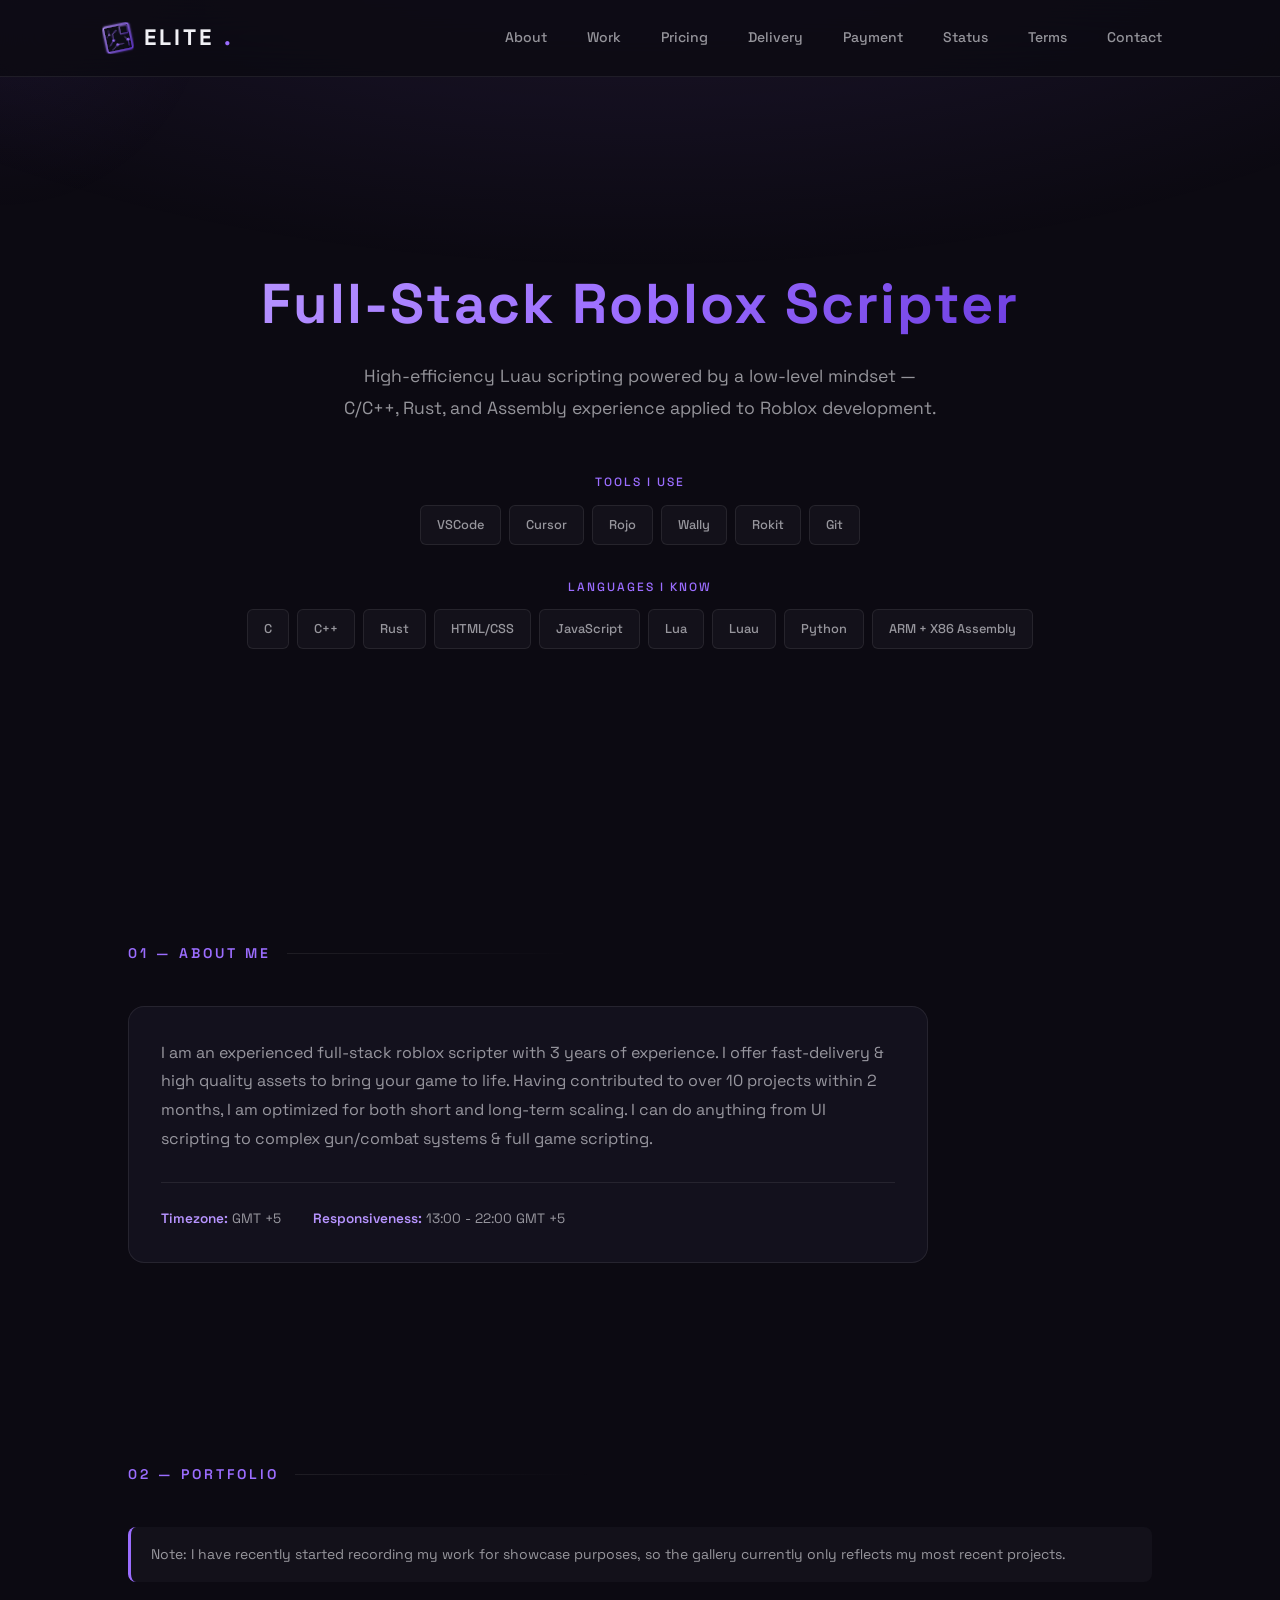
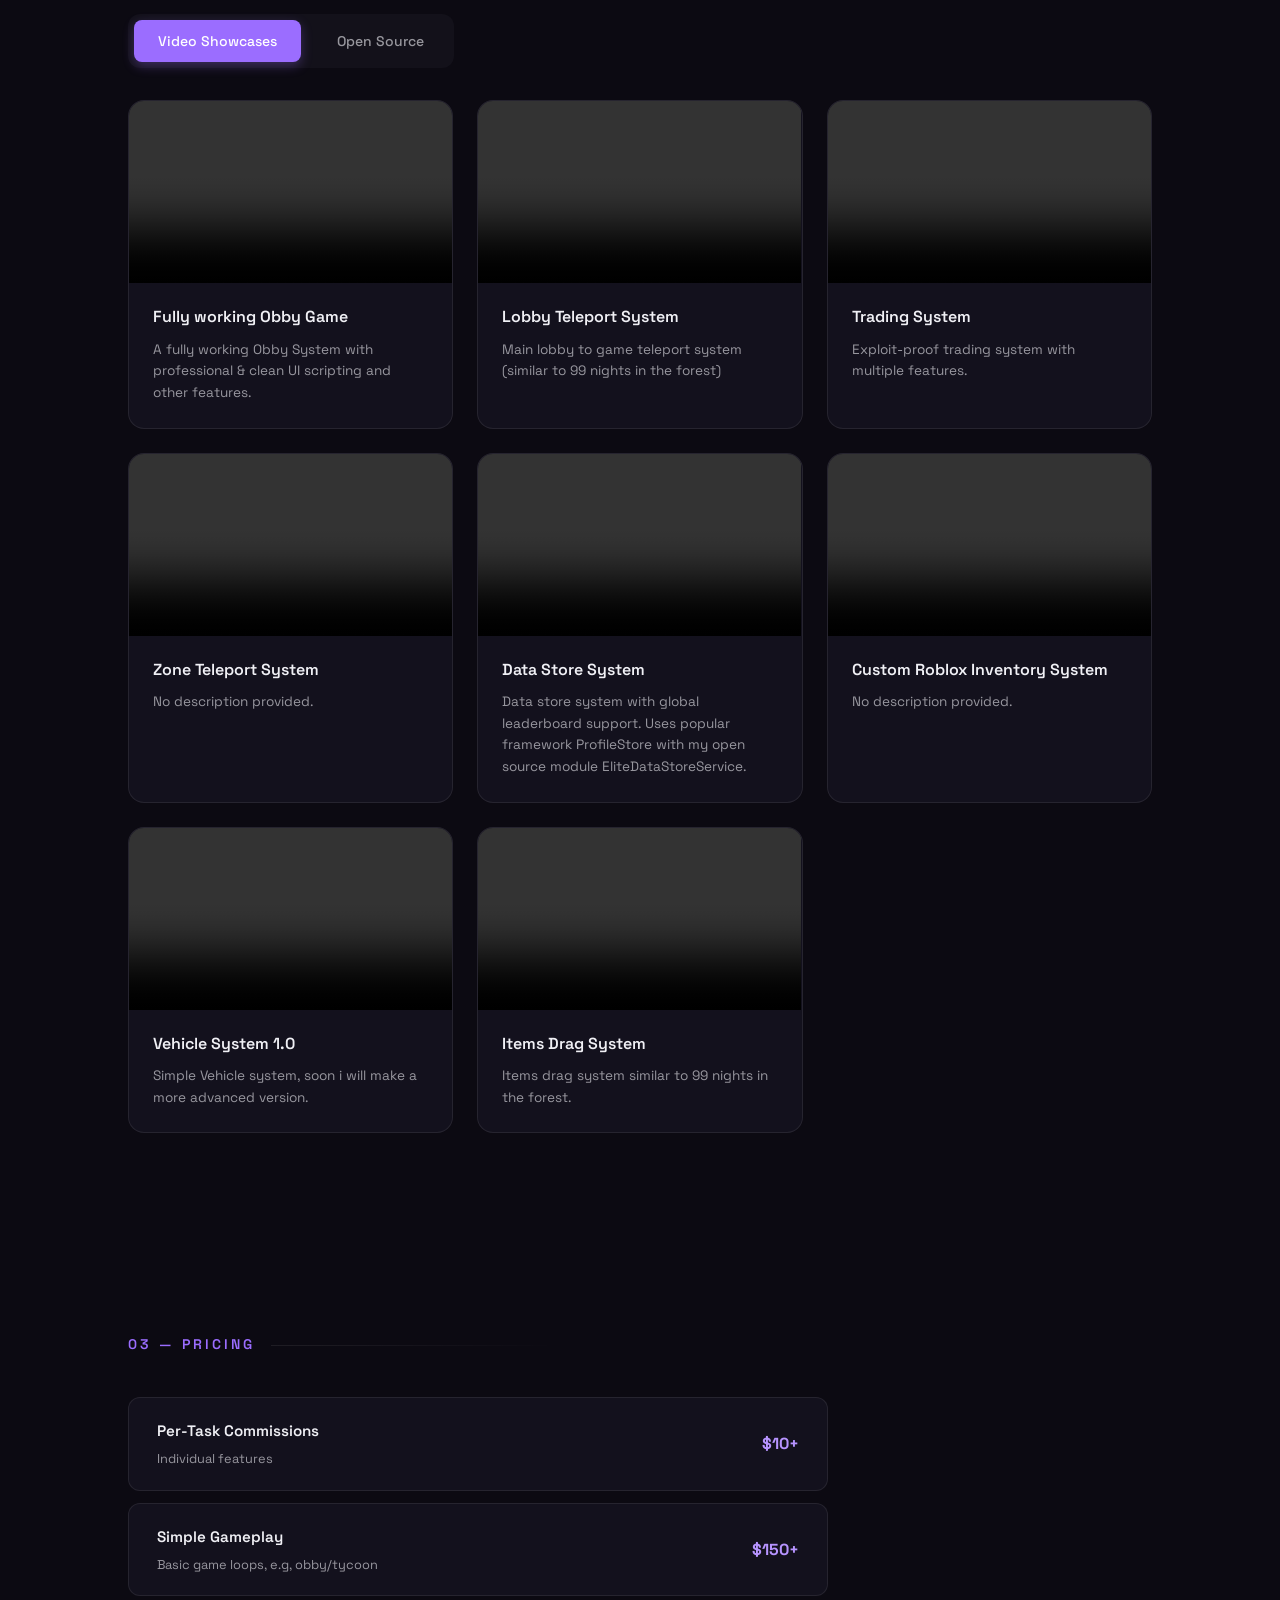
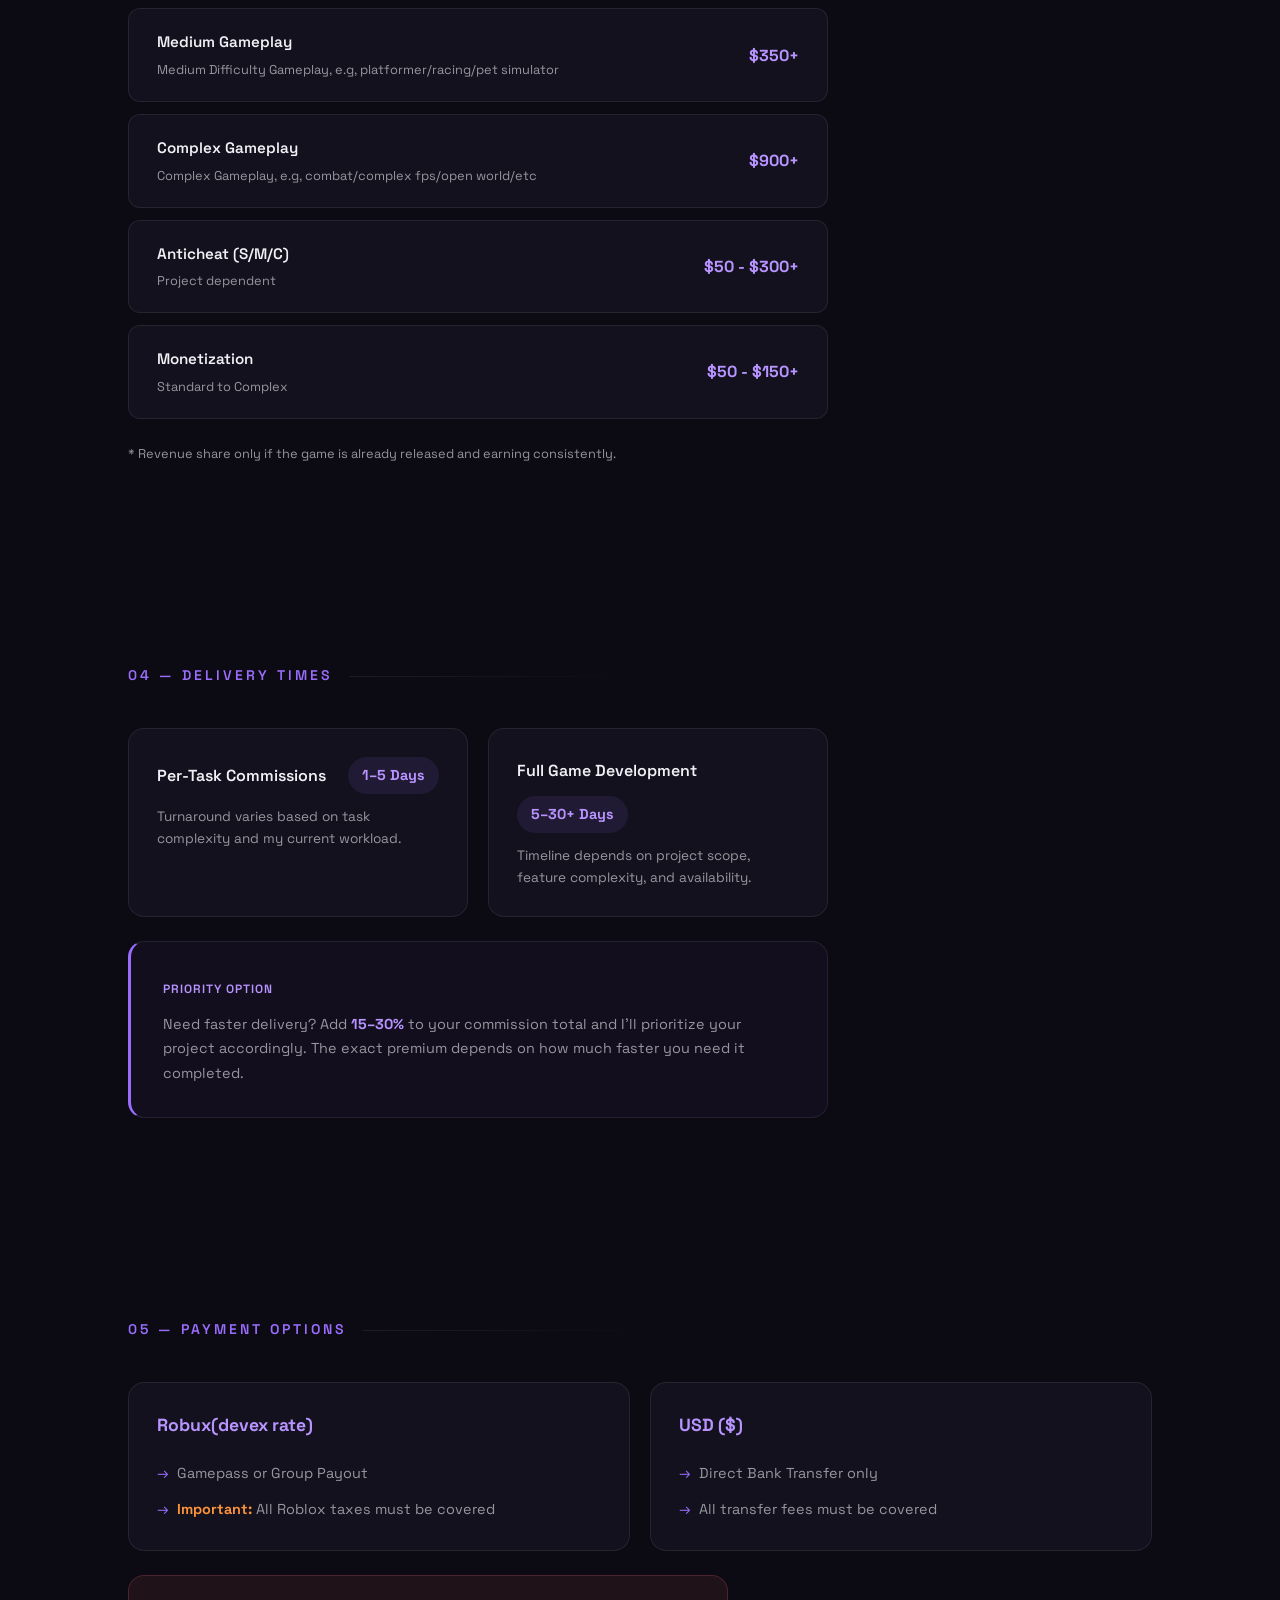
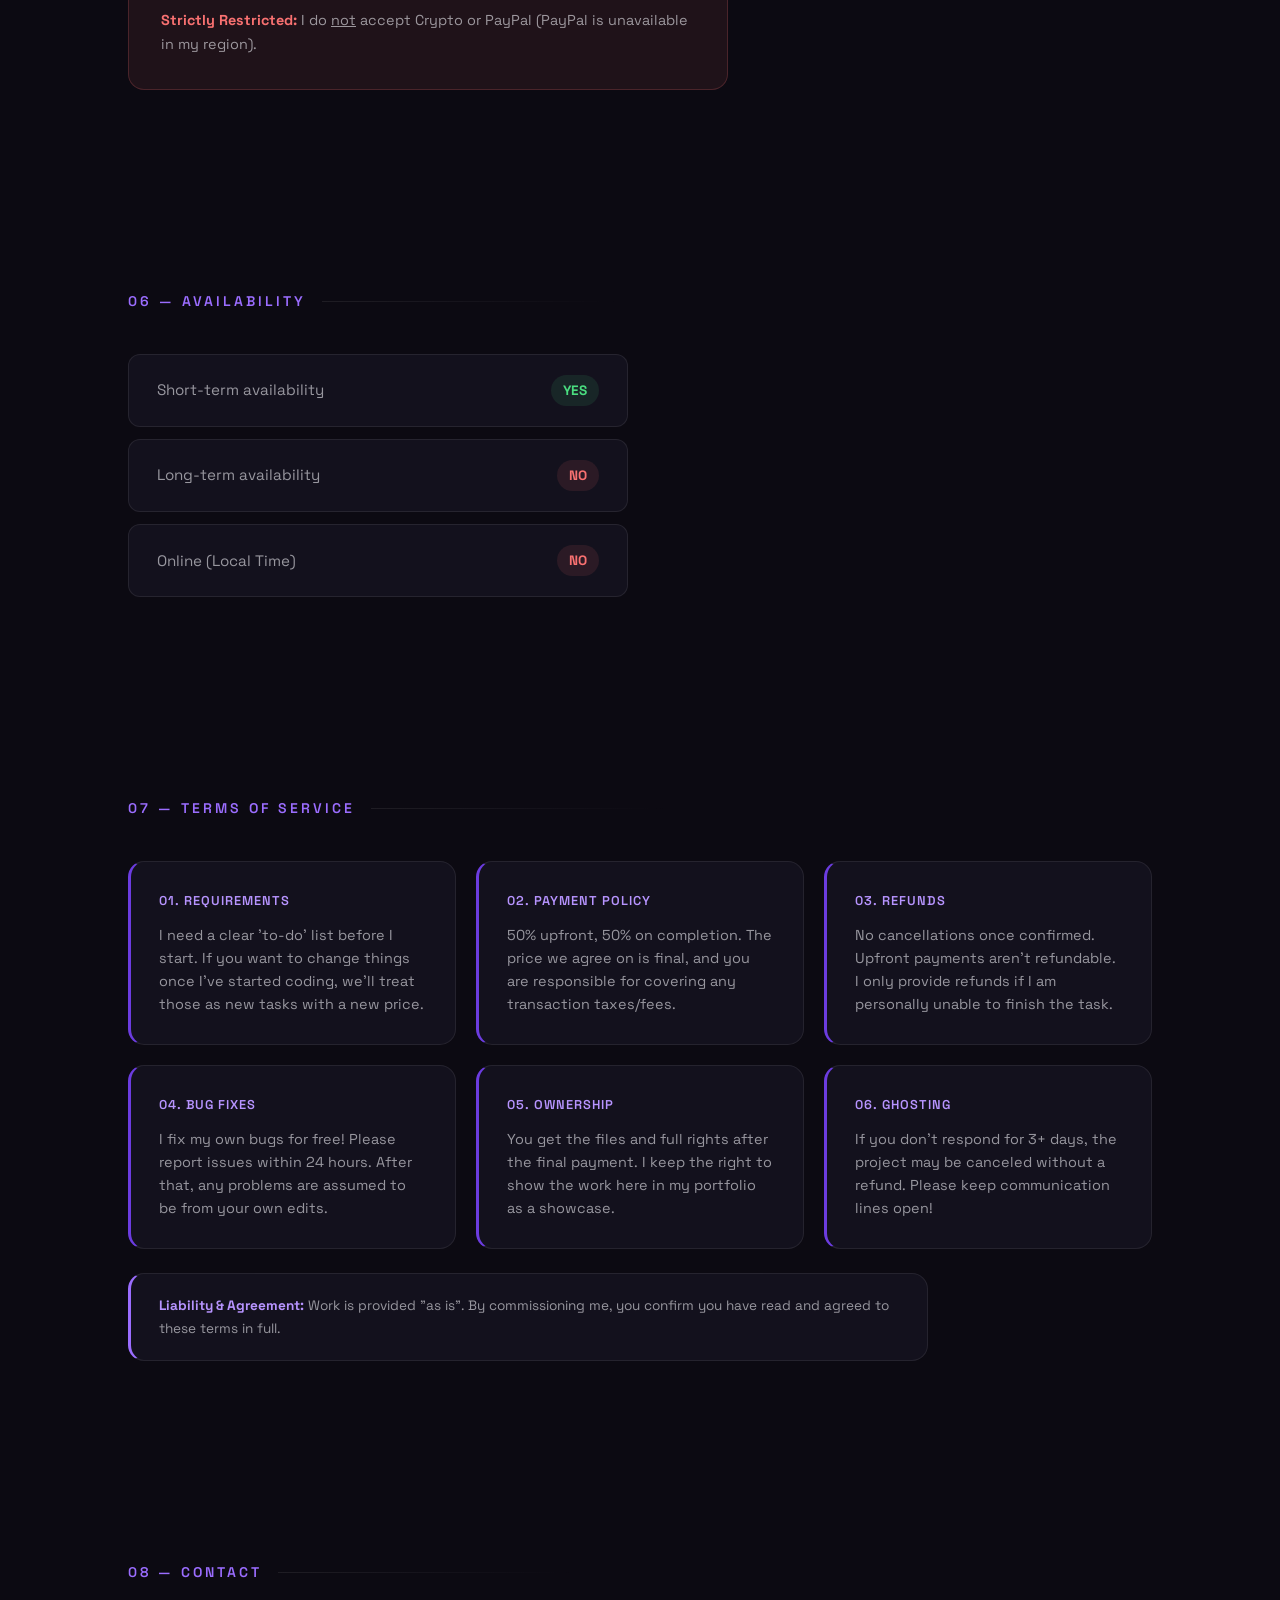
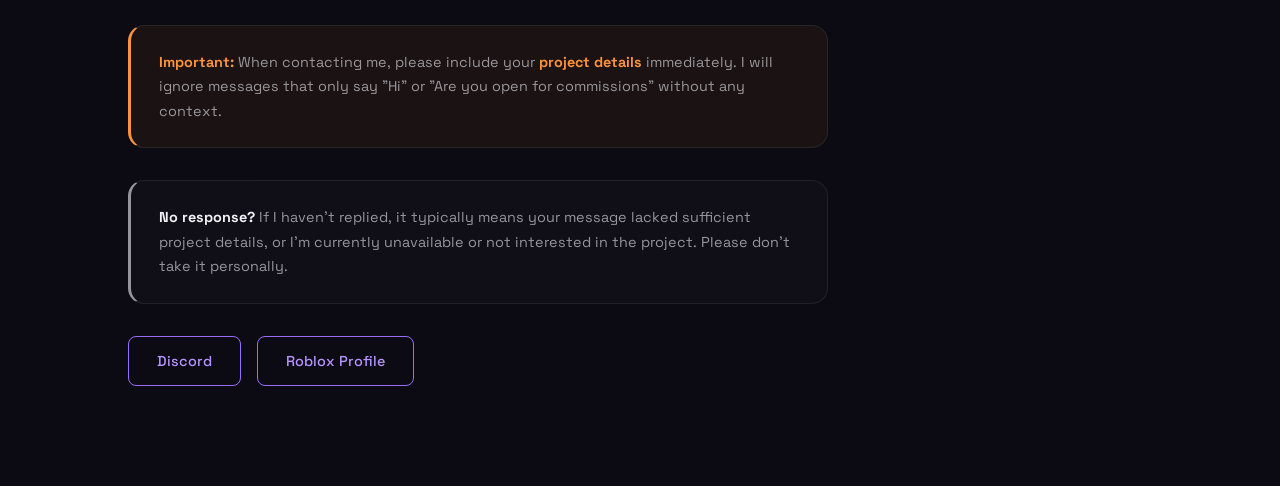
==== commit 20ec07d1: "Added favicon + small text changes" ====
--- a/index.html
+++ b/index.html
@@ -3,7 +3,8 @@
 <head>
     <meta charset="UTF-8">
     <meta name="viewport" content="width=device-width, initial-scale=1.0">
-    <title>ELITE | Full-Stack Luau Developer</title>
+    <title>Elite | Roblox Scripter</title>
+    <link rel="shortcut icon" type="image/svg+xml" href="/Media/favicon.svg">
     <link rel="stylesheet" href="style.css">
     <link href="https://fonts.googleapis.com/css2?family=Space+Grotesk:wght@300;500;700&display=swap" rel="stylesheet">
 </head>
@@ -59,16 +60,16 @@
 
     <header>
         <div class="hero">
-            <h2>Full-Stack Luau Developer</h2>
+            <h2>Full-Stack Roblox Scripter</h2>
             <p class="tagline">High-efficiency Luau scripting powered by a low-level mindset — C/C++, Rust, and Assembly experience applied to Roblox development.</p>
             
             <div class="skills-wrapper">
                 <div class="skill-group">
-                    <span class="skill-label">Tools</span>
+                    <span class="skill-label">Tools i use</span>
                     <div id="tools-container" class="tech-stack"></div>
                 </div>
                 <div class="skill-group">
-                    <span class="skill-label">Languages</span>
+                    <span class="skill-label">Languages i know</span>
                     <div id="languages-container" class="tech-stack"></div>
                 </div>
             </div>
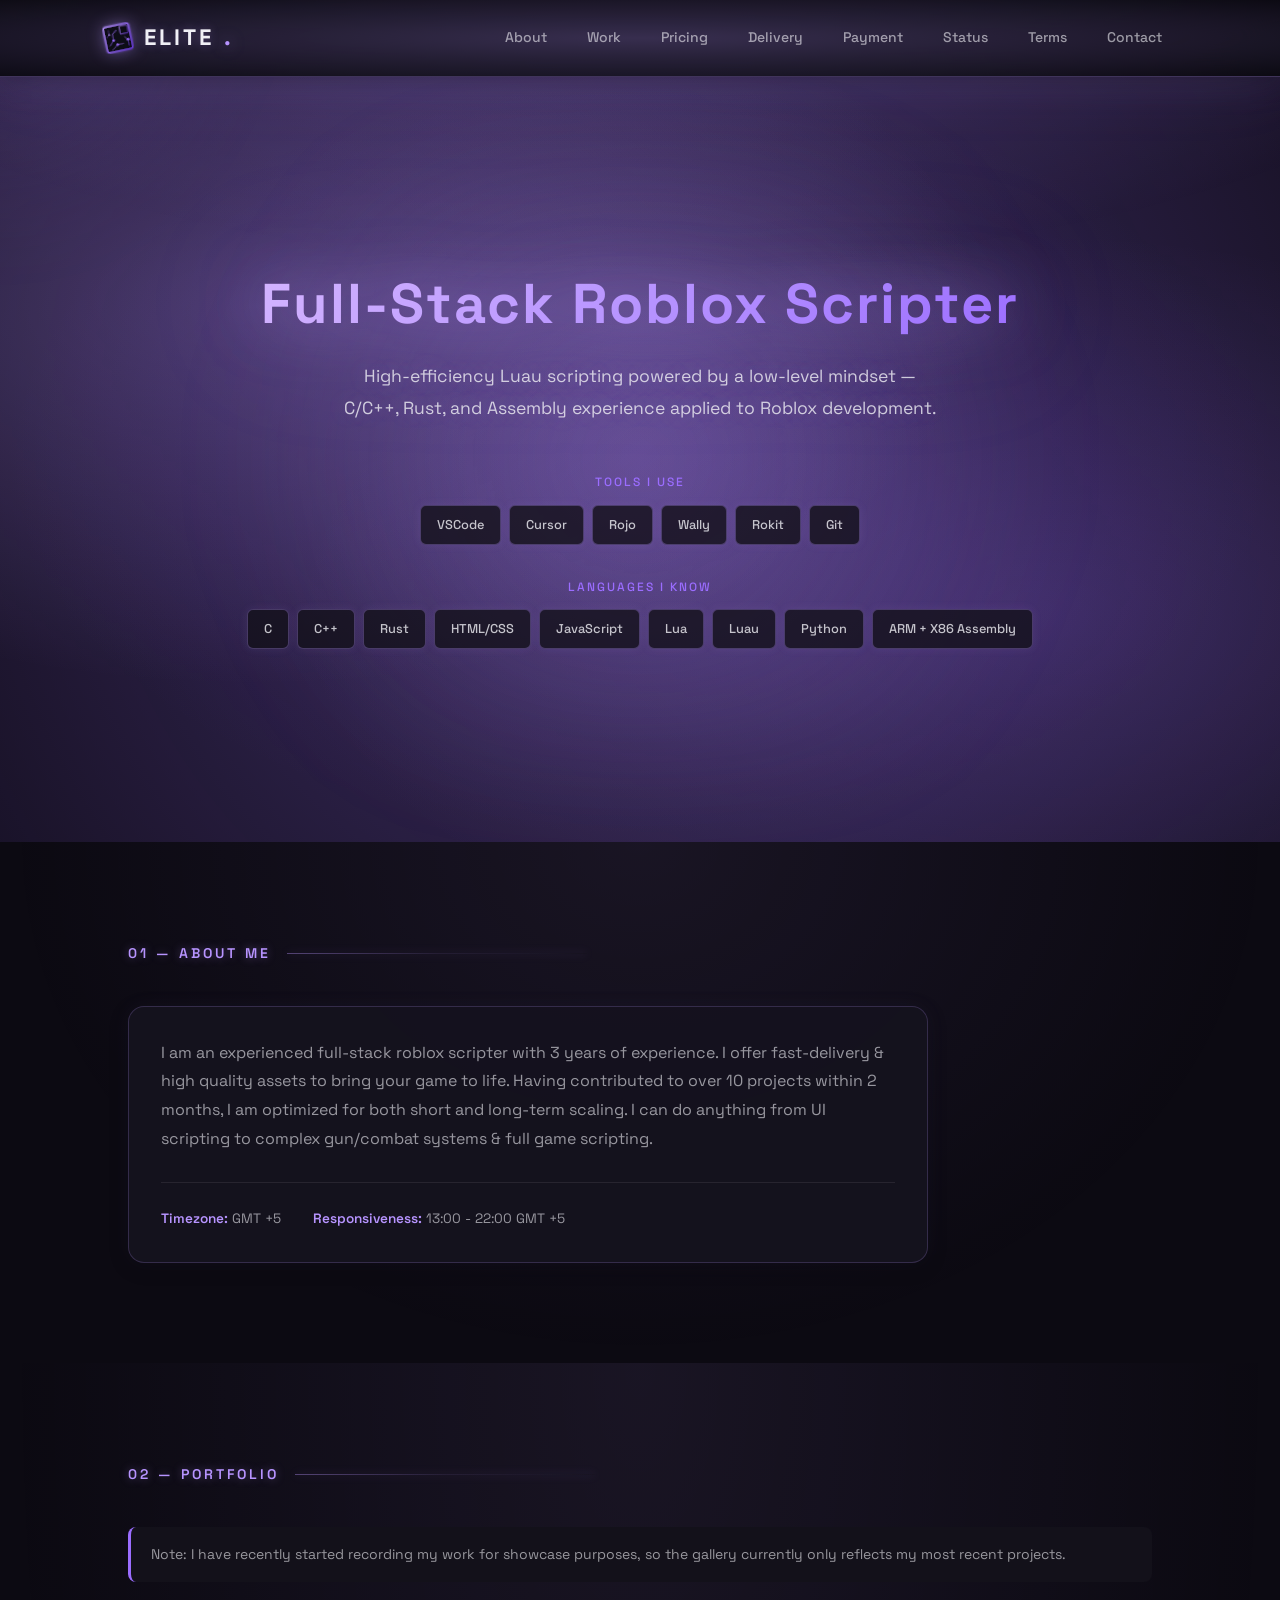
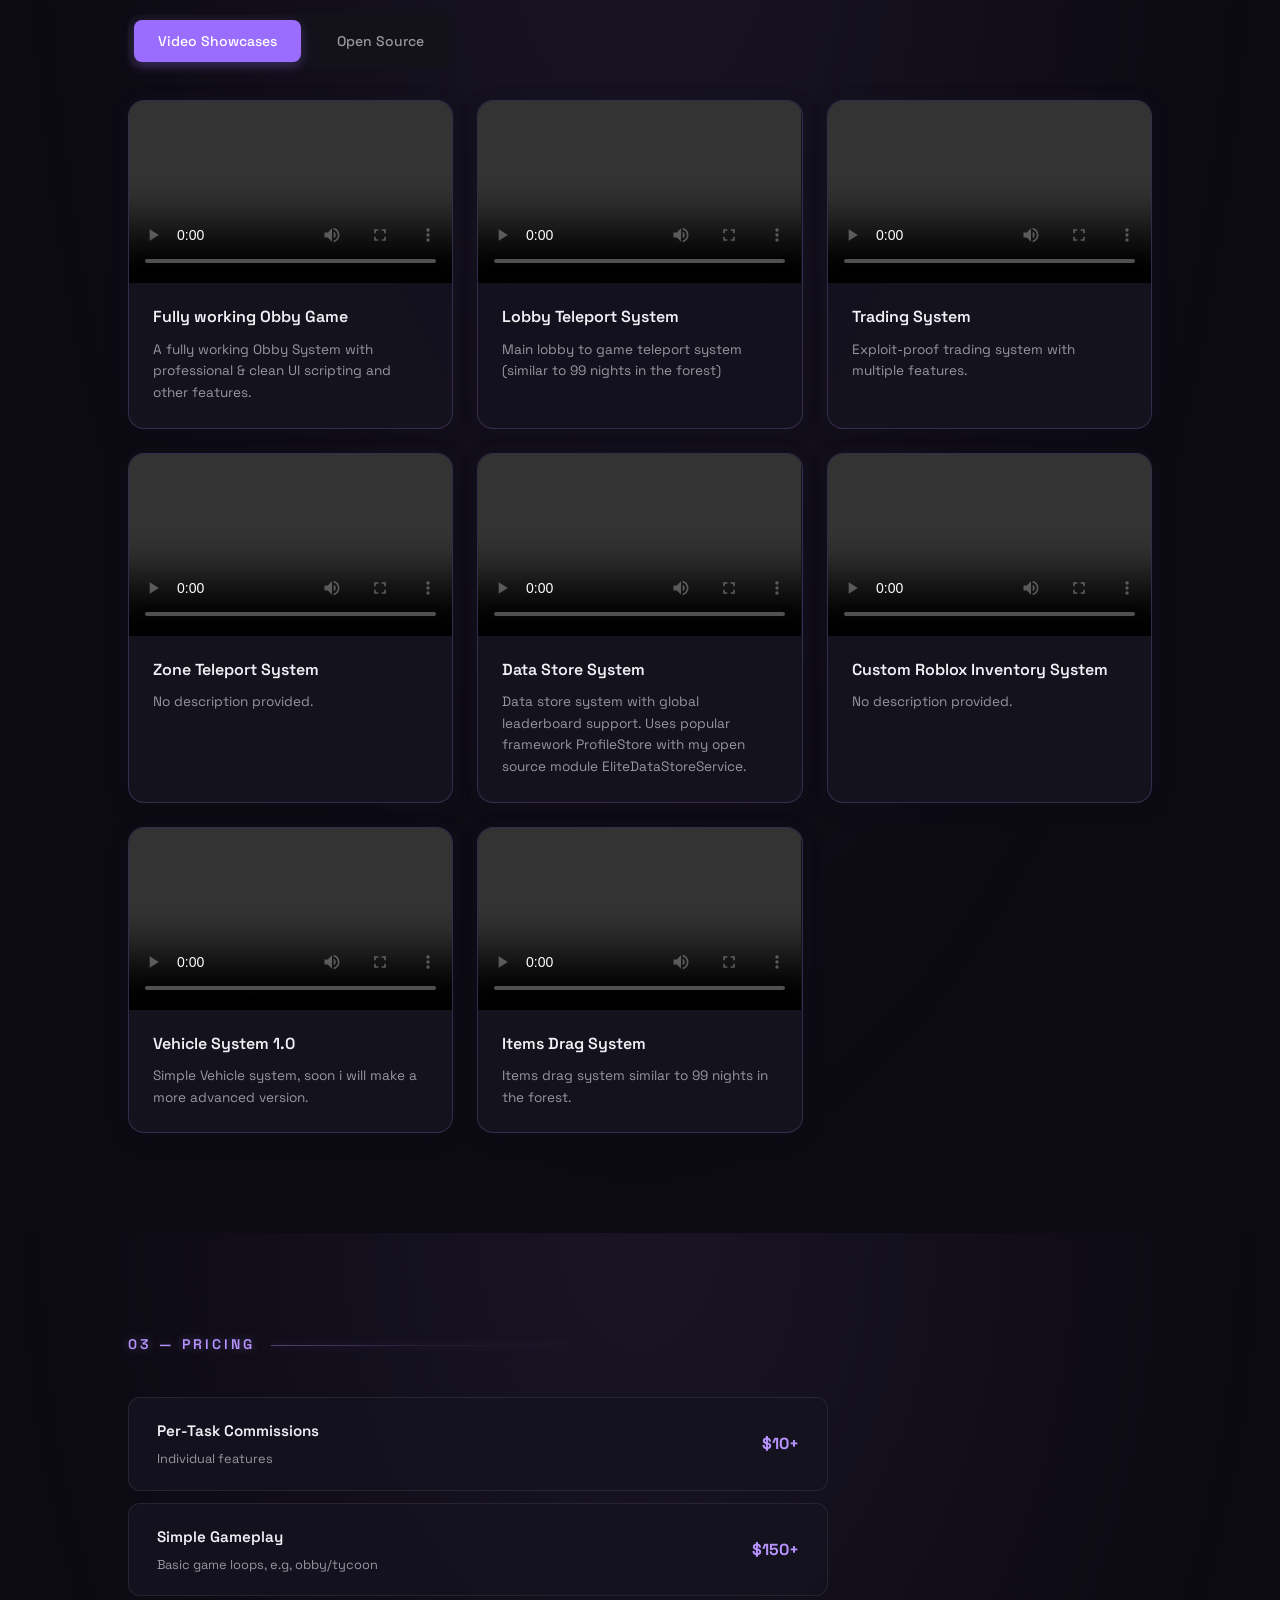
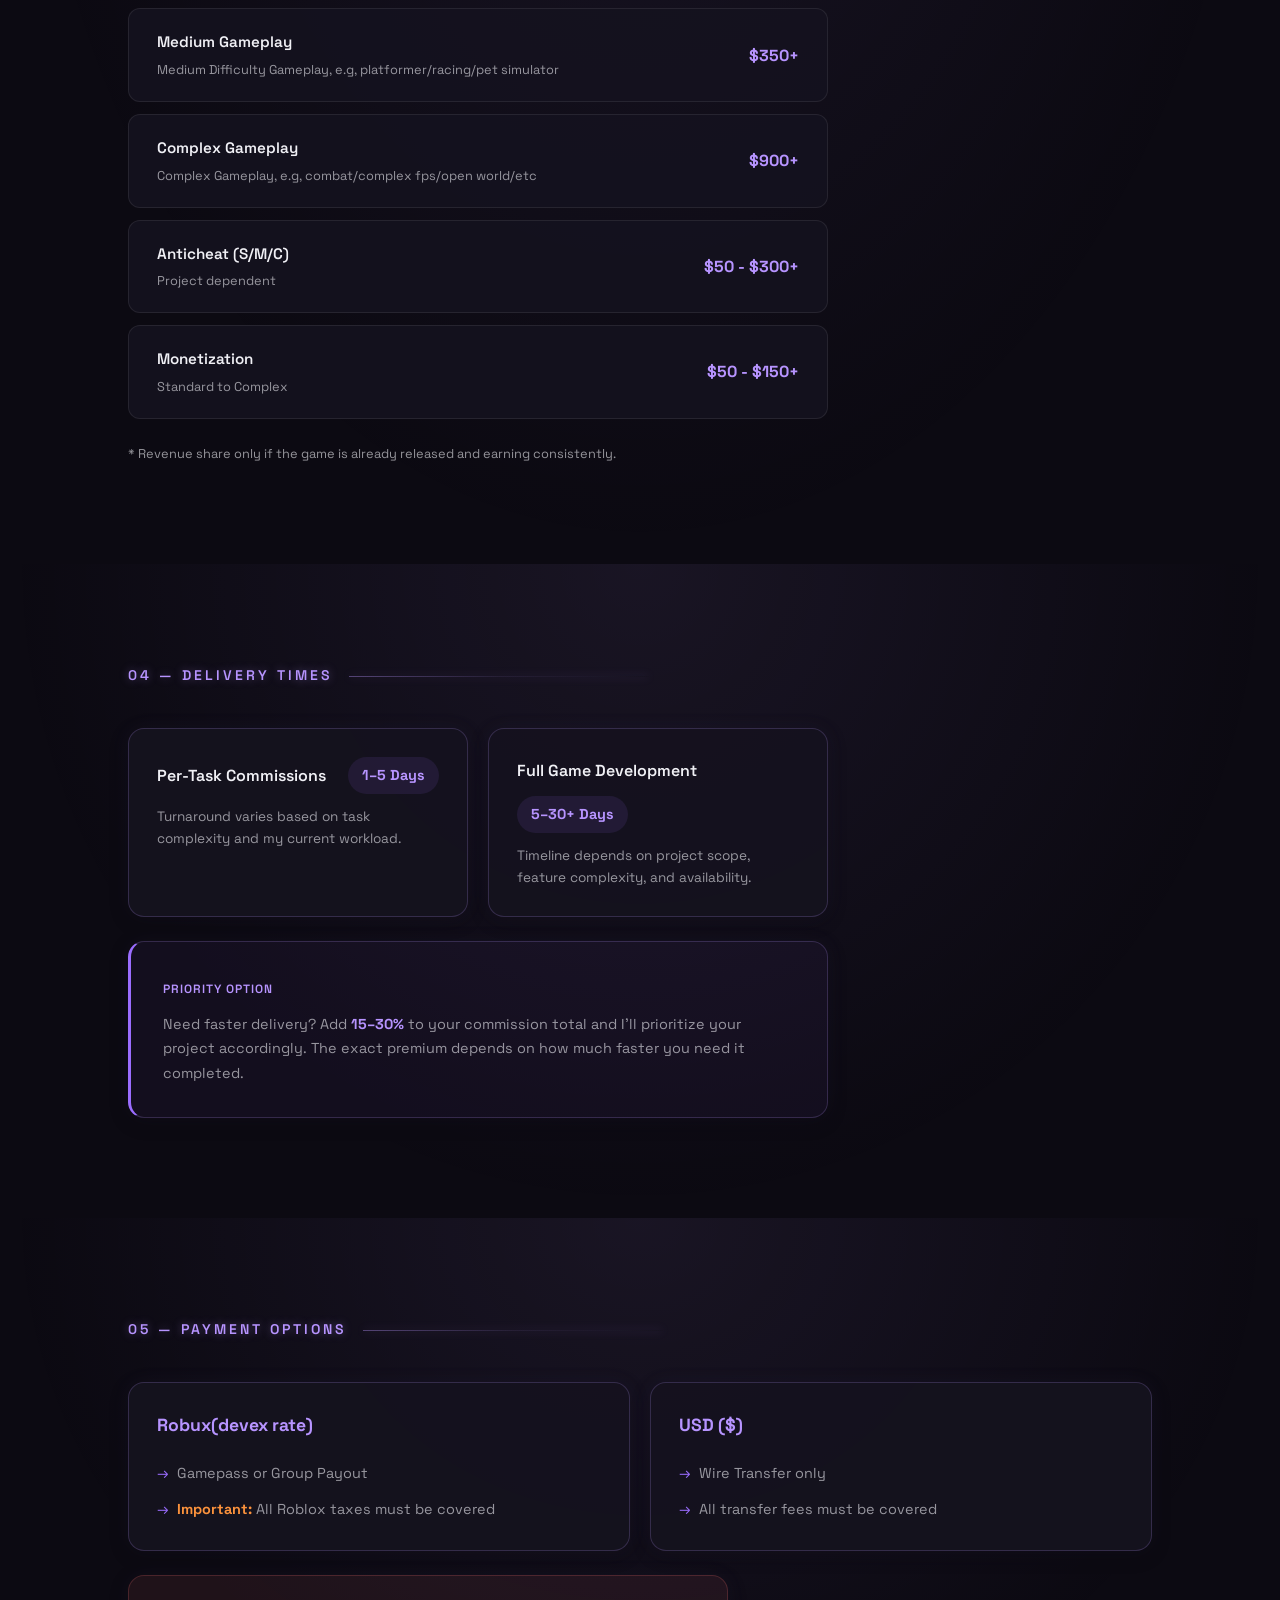
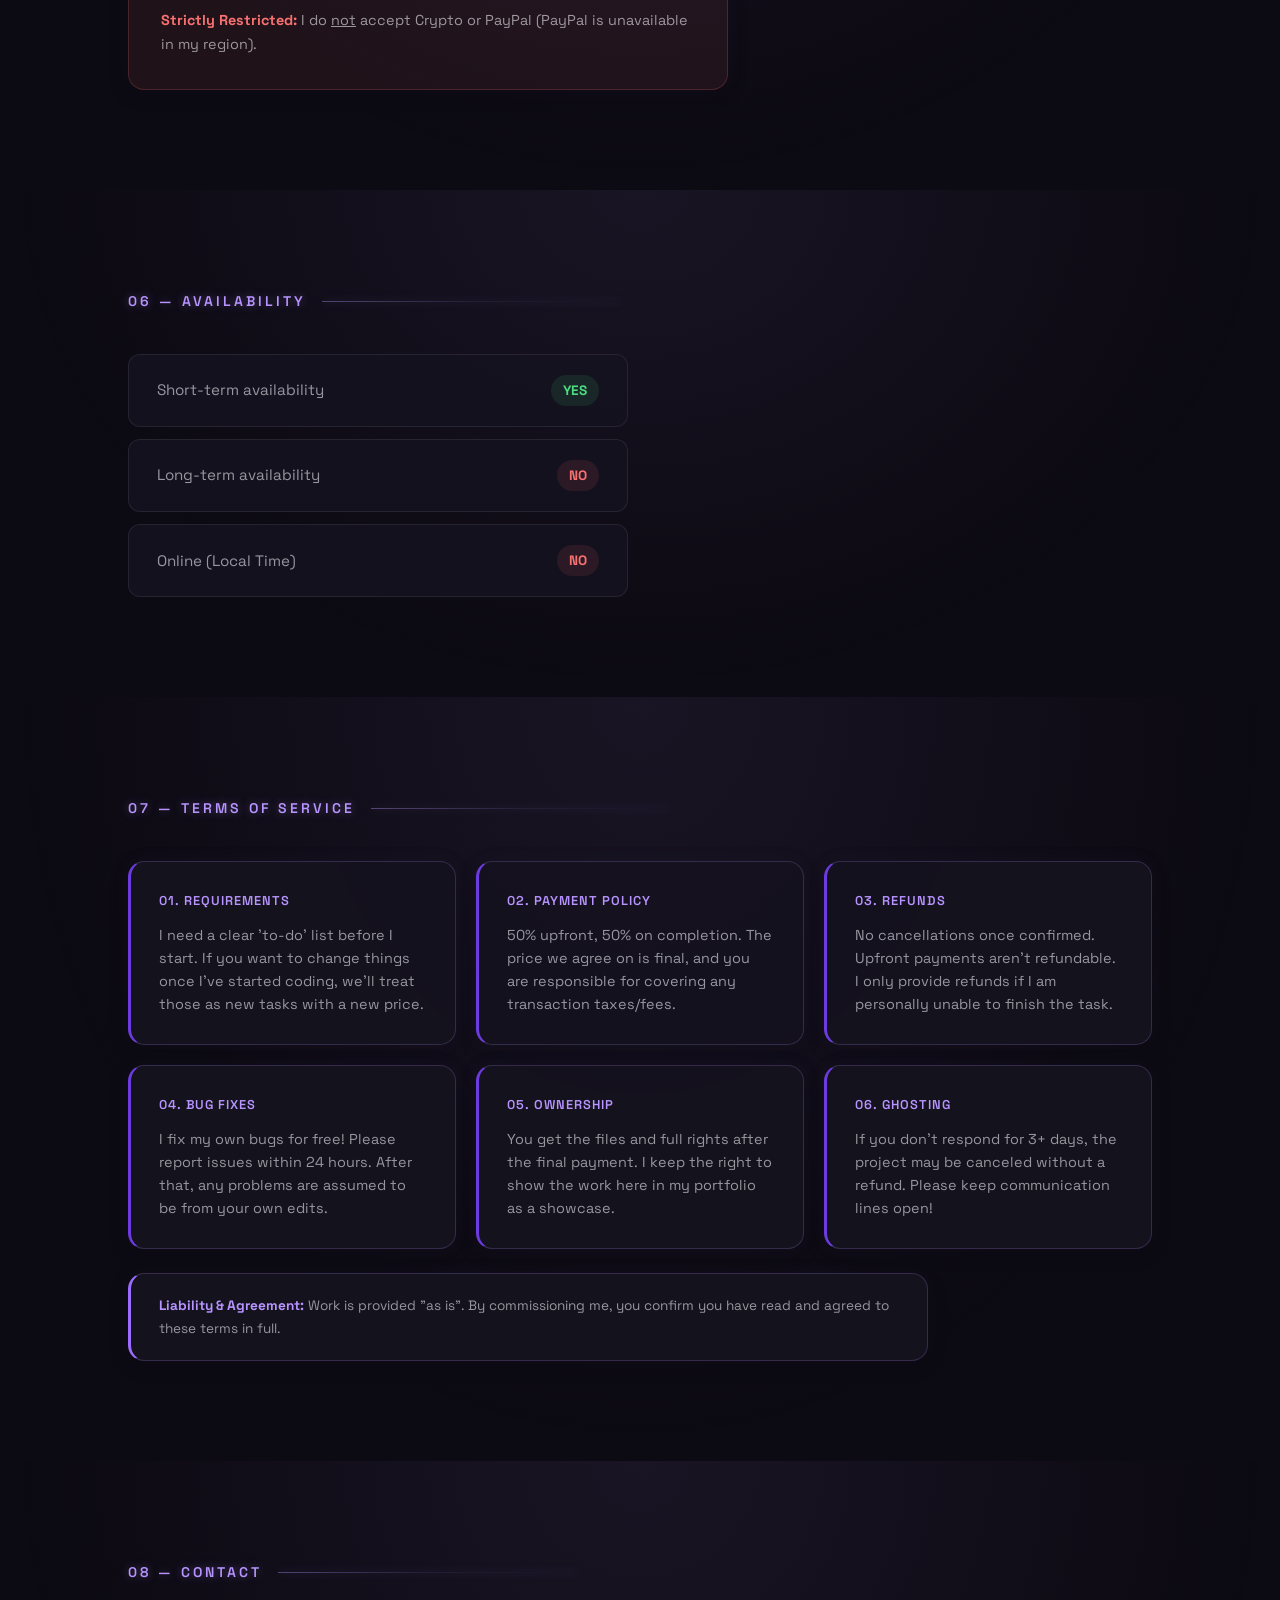
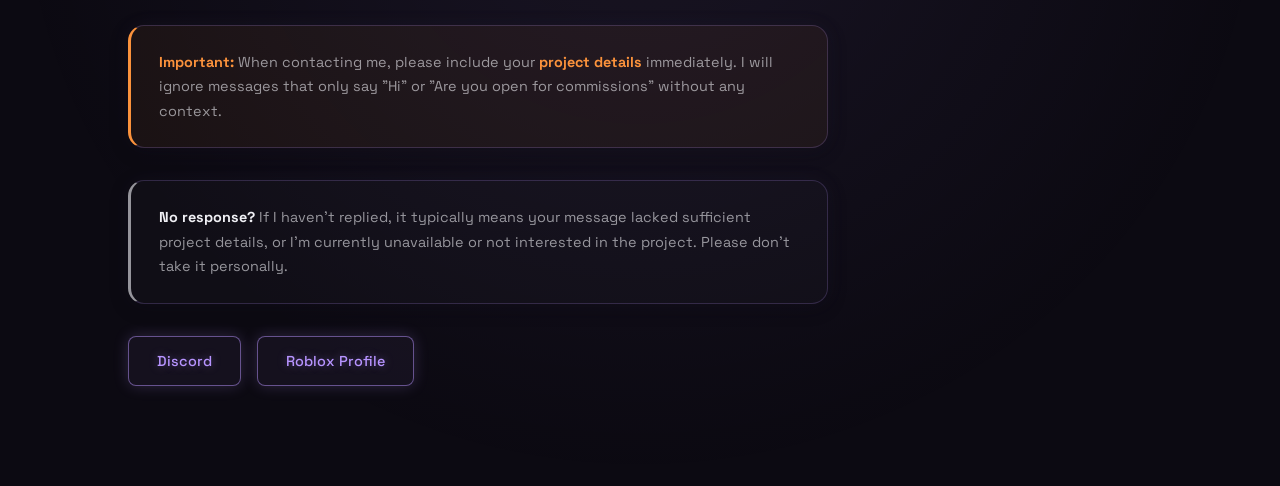
==== commit 3e5f431b: "changed usd requirement" ====
--- a/index.html
+++ b/index.html
@@ -4,7 +4,7 @@
     <meta charset="UTF-8">
     <meta name="viewport" content="width=device-width, initial-scale=1.0">
     <title>Elite | Roblox Scripter</title>
-    <link rel="shortcut icon" type="image/svg+xml" href="/Media/favicon.svg">
+    <link rel="shortcut icon" type="image/svg+xml" href="Media/favicon.svg">
     <link rel="stylesheet" href="style.css">
     <link href="https://fonts.googleapis.com/css2?family=Space+Grotesk:wght@300;500;700&display=swap" rel="stylesheet">
 </head>
@@ -147,7 +147,7 @@
                     <span class="payment-icon">USD ($)</span>
                 </div>
                 <ul>
-                    <li>Direct Bank Transfer only</li>
+                    <li>Wire Transfer only</li>
                     <li>All transfer fees must be covered</li>
                 </ul>
             </div>
--- a/style.css
+++ b/style.css
@@ -13,6 +13,8 @@
     --success: #4ade80;
     --error: #f87171;
     --warning: #fb923c;
+    --bright-glow: rgba(183, 148, 255, 0.4);
+    --bright-glow-intense: rgba(183, 148, 255, 0.7);
 }
 
 * {
@@ -34,7 +36,7 @@
     font-size: 16px;
 }
 
-/* Subtle gradient background */
+/* Bright gradient background */
 body::before {
     content: '';
     position: fixed;
@@ -42,21 +44,28 @@
     left: 0;
     right: 0;
     height: 100vh;
-    background: radial-gradient(ellipse 80% 50% at 50% -20%, var(--accent-glow), transparent);
+    background: radial-gradient(ellipse 80% 50% at 50% -20%, rgba(183, 148, 255, 0.25), transparent);
     pointer-events: none;
     z-index: -1;
-}
-
-/* Cursor glow - more subtle */
+    animation: pulseGlow 8s ease-in-out infinite;
+}
+
+@keyframes pulseGlow {
+    0%, 100% { opacity: 0.25; }
+    50% { opacity: 0.4; }
+}
+
+/* Cursor glow - brighter */
 .cursor-glow {
     position: fixed;
     width: 500px;
     height: 500px;
-    background: radial-gradient(circle, rgba(155, 109, 255, 0.06) 0%, rgba(0, 0, 0, 0) 60%);
+    background: radial-gradient(circle, rgba(183, 148, 255, 0.15) 0%, rgba(155, 109, 255, 0.08) 40%, rgba(0, 0, 0, 0) 70%);
     pointer-events: none;
     z-index: -1;
     transform: translate(-50%, -50%);
     transition: opacity 0.3s ease;
+    filter: blur(40px);
 }
 
 /* ==================== NAVIGATION ==================== */
@@ -65,13 +74,46 @@
     justify-content: space-between;
     align-items: center;
     padding: 18px 8%;
-    background: rgba(12, 10, 18, 0.8);
+    background: rgba(12, 10, 18, 0.9);
     backdrop-filter: blur(20px);
     -webkit-backdrop-filter: blur(20px);
     position: sticky;
     top: 0;
     z-index: 1000;
-    border-bottom: 1px solid var(--border);
+    border-bottom: 1px solid rgba(183, 148, 255, 0.3);
+    box-shadow: 0 4px 20px rgba(0, 0, 0, 0.3),
+                0 0 40px rgba(183, 148, 255, 0.15),
+                0 0 80px rgba(183, 148, 255, 0.08);
+    overflow: hidden;
+}
+
+/* Bright pulsing background effect */
+nav::after {
+    content: '';
+    position: absolute;
+    top: 0;
+    left: 0;
+    right: 0;
+    bottom: 0;
+    background: radial-gradient(
+        ellipse at center,
+        rgba(183, 148, 255, 0.25) 0%,
+        rgba(183, 148, 255, 0.15) 40%,
+        rgba(183, 148, 255, 0.08) 70%,
+        transparent 100%
+    );
+    animation: navBrightPulse 3s ease-in-out infinite;
+    z-index: 0;
+    pointer-events: none;
+}
+
+@keyframes navBrightPulse {
+    0%, 100% {
+        opacity: 0.5;
+    }
+    50% {
+        opacity: 0.8;
+    }
 }
 
 .logo {
@@ -82,6 +124,10 @@
     font-size: 1.4rem;
     letter-spacing: 3px;
     color: var(--text);
+    text-shadow: 0 0 10px rgba(183, 148, 255, 0.3);
+    transition: text-shadow 0.3s ease;
+    position: relative;
+    z-index: 2;
 }
 
 .logo-icon {
@@ -89,21 +135,29 @@
     height: 32px;
     flex-shrink: 0;
     transition: transform 0.3s ease, filter 0.3s ease;
+    filter: drop-shadow(0 0 8px rgba(183, 148, 255, 0.4));
+}
+
+.logo:hover {
+    text-shadow: 0 0 20px rgba(183, 148, 255, 0.6);
 }
 
 .logo:hover .logo-icon {
     transform: rotate(-24deg) scale(1.1);
-    filter: drop-shadow(0 0 8px rgba(155, 109, 255, 0.6));
+    filter: drop-shadow(0 0 15px rgba(183, 148, 255, 0.8));
 }
 
 .logo span {
-    color: var(--accent);
+    color: var(--accent-light);
+    text-shadow: 0 0 15px rgba(183, 148, 255, 0.6);
 }
 
 .nav-links {
     display: flex;
     align-items: center;
     gap: 8px;
+    position: relative;
+    z-index: 2;
 }
 
 .nav-links a {
@@ -114,11 +168,67 @@
     padding: 8px 16px;
     border-radius: 8px;
     transition: all 0.25s ease;
+    position: relative;
+    overflow: hidden;
+}
+
+.nav-links a::before {
+    content: '';
+    position: absolute;
+    top: 0;
+    left: -100%;
+    width: 100%;
+    height: 100%;
+    background: linear-gradient(90deg, transparent, rgba(255, 255, 255, 0.8), transparent);
+    transition: left 0.5s ease;
+    z-index: 0;
+}
+
+.nav-links a::after {
+    content: '';
+    position: absolute;
+    top: 50%;
+    left: 50%;
+    width: 0;
+    height: 0;
+    border-radius: 50%;
+    background: radial-gradient(circle, rgba(183, 148, 255, 0.6), transparent);
+    transform: translate(-50%, -50%);
+    transition: width 0.3s ease, height 0.3s ease;
+    z-index: -1;
 }
 
 .nav-links a:hover {
     color: var(--text);
-    background: rgba(155, 109, 255, 0.1);
+    background: rgba(155, 109, 255, 0.15);
+    box-shadow: 0 0 20px rgba(183, 148, 255, 0.4), 
+                0 0 40px rgba(183, 148, 255, 0.2),
+                inset 0 0 20px rgba(183, 148, 255, 0.1);
+    text-shadow: 0 0 10px rgba(183, 148, 255, 0.8);
+}
+
+.nav-links a:hover::before {
+    left: 100%;
+    animation: lightningStrike 0.3s ease;
+}
+
+.nav-links a:hover::after {
+    width: 200px;
+    height: 200px;
+}
+
+@keyframes lightningStrike {
+    0% {
+        left: -100%;
+        opacity: 0;
+    }
+    50% {
+        opacity: 1;
+    }
+    100% {
+        left: 100%;
+        opacity: 0;
+    }
 }
 
 /* ==================== HERO HEADER ==================== */
@@ -130,30 +240,107 @@
     text-align: center;
     padding: 60px 20px;
     position: relative;
+    overflow: hidden;
+}
+
+header::before {
+    content: '';
+    position: absolute;
+    top: -50%;
+    left: -50%;
+    width: 200%;
+    height: 200%;
+    background: radial-gradient(circle, rgba(183, 148, 255, 0.3) 0%, rgba(155, 109, 255, 0.2) 30%, transparent 70%);
+    animation: rotateGlow 20s linear infinite;
+    z-index: -1;
+}
+
+header::after {
+    content: '';
+    position: absolute;
+    top: 0;
+    left: 0;
+    right: 0;
+    bottom: 0;
+    background: 
+        radial-gradient(ellipse at 20% 30%, rgba(183, 148, 255, 0.25) 0%, transparent 50%),
+        radial-gradient(ellipse at 80% 70%, rgba(155, 109, 255, 0.2) 0%, transparent 50%),
+        radial-gradient(ellipse at 50% 50%, rgba(108, 60, 224, 0.15) 0%, transparent 70%);
+    animation: pulseBright 6s ease-in-out infinite;
+    z-index: -1;
+    pointer-events: none;
+}
+
+@keyframes rotateGlow {
+    0% { transform: rotate(0deg); }
+    100% { transform: rotate(360deg); }
+}
+
+@keyframes pulseBright {
+    0%, 100% { opacity: 0.6; }
+    50% { opacity: 1; }
 }
 
 .hero {
     max-width: 900px;
+    position: relative;
+    z-index: 1;
+}
+
+.hero::before {
+    content: '';
+    position: absolute;
+    top: -100px;
+    left: -100px;
+    right: -100px;
+    bottom: -100px;
+    background: radial-gradient(circle, rgba(183, 148, 255, 0.2) 0%, transparent 70%);
+    filter: blur(60px);
+    z-index: -1;
+    animation: heroGlow 4s ease-in-out infinite;
+}
+
+@keyframes heroGlow {
+    0%, 100% { 
+        transform: scale(1);
+        opacity: 0.3;
+    }
+    50% { 
+        transform: scale(1.1);
+        opacity: 0.5;
+    }
 }
 
 .hero h2 {
     font-size: clamp(2rem, 5vw, 3.5rem);
     font-weight: 700;
     letter-spacing: 2px;
-    background: linear-gradient(135deg, var(--accent-light) 0%, var(--accent) 50%, var(--accent-dark) 100%);
+    background: linear-gradient(135deg, #d4b5ff 0%, var(--accent-light) 25%, var(--accent) 50%, var(--accent-dark) 75%, #8a5fff 100%);
     background-clip: text;
     -webkit-background-clip: text;
     -webkit-text-fill-color: transparent;
+    background-size: 200% 200%;
+    animation: gradientShift 5s ease infinite;
     line-height: 1.2;
     margin-bottom: 24px;
+    position: relative;
+    filter: drop-shadow(0 0 30px rgba(183, 148, 255, 0.5)) 
+            drop-shadow(0 0 60px rgba(183, 148, 255, 0.3));
+}
+
+@keyframes gradientShift {
+    0%, 100% { background-position: 0% 50%; }
+    50% { background-position: 100% 50%; }
 }
 
 .tagline {
     font-size: 1.1rem;
-    color: var(--text-muted);
+    color: rgba(240, 240, 245, 0.8);
     max-width: 600px;
     margin: 0 auto 48px;
     line-height: 1.8;
+    text-shadow: 0 0 20px rgba(183, 148, 255, 0.3);
+    position: relative;
 }
 
 .skills-wrapper {
@@ -187,20 +374,24 @@
 
 .tech-tag {
     padding: 8px 16px;
-    background: var(--bg-elevated);
-    border: 1px solid var(--border);
+    background: rgba(19, 17, 26, 0.8);
+    border: 1px solid rgba(183, 148, 255, 0.3);
     border-radius: 6px;
     font-size: 0.8rem;
     font-weight: 500;
-    color: var(--text-muted);
+    color: rgba(240, 240, 245, 0.8);
     transition: all 0.25s ease;
+    box-shadow: 0 0 10px rgba(183, 148, 255, 0.1);
 }
 
 .tech-tag:hover {
-    border-color: var(--accent);
-    color: var(--accent-light);
-    background: rgba(155, 109, 255, 0.08);
+    border-color: var(--accent-light);
+    color: var(--accent-light);
+    background: rgba(183, 148, 255, 0.15);
     transform: translateY(-2px);
+    box-shadow: 0 0 20px rgba(183, 148, 255, 0.4),
+                0 4px 12px rgba(183, 148, 255, 0.2);
+    text-shadow: 0 0 8px rgba(183, 148, 255, 0.6);
 }
 
 /* ==================== SECTIONS ==================== */
@@ -208,36 +399,53 @@
     padding: 100px 10%;
     max-width: 1400px;
     margin: 0 auto;
+    position: relative;
+}
+
+.section::before {
+    content: '';
+    position: absolute;
+    top: 0;
+    left: 0;
+    right: 0;
+    height: 100%;
+    background: radial-gradient(ellipse at center top, rgba(183, 148, 255, 0.08) 0%, transparent 70%);
+    pointer-events: none;
+    z-index: -1;
 }
 
 .section-title {
     font-size: 0.875rem;
     font-weight: 600;
-    color: var(--accent);
+    color: var(--accent-light);
     margin-bottom: 40px;
     text-transform: uppercase;
     letter-spacing: 3px;
     display: flex;
     align-items: center;
     gap: 16px;
+    text-shadow: 0 0 10px rgba(183, 148, 255, 0.4);
 }
 
 .section-title::after {
     content: '';
     flex: 1;
     height: 1px;
-    background: linear-gradient(90deg, var(--border), transparent);
+    background: linear-gradient(90deg, rgba(183, 148, 255, 0.4), rgba(183, 148, 255, 0.1), transparent);
     max-width: 300px;
+    box-shadow: 0 0 10px rgba(183, 148, 255, 0.3);
 }
 
 /* ==================== GLASS CARDS ==================== */
 .glass-card {
-    background: var(--card-bg);
-    border: 1px solid var(--border);
+    background: rgba(22, 19, 32, 0.9);
+    border: 1px solid rgba(183, 148, 255, 0.2);
     padding: 32px;
     border-radius: 16px;
     transition: all 0.3s ease;
     position: relative;
+    box-shadow: 0 4px 20px rgba(0, 0, 0, 0.2), 
+                0 0 20px rgba(183, 148, 255, 0.05);
 }
 
 .glass-card::before {
@@ -247,18 +455,41 @@
     left: 0;
     right: 0;
     height: 1px;
-    background: linear-gradient(90deg, transparent, var(--accent-glow), transparent);
+    background: linear-gradient(90deg, transparent, rgba(183, 148, 255, 0.6), transparent);
     opacity: 0;
     transition: opacity 0.3s ease;
+    box-shadow: 0 0 20px rgba(183, 148, 255, 0.4);
+}
+
+.glass-card::after {
+    content: '';
+    position: absolute;
+    top: -2px;
+    left: -2px;
+    right: -2px;
+    bottom: -2px;
+    background: linear-gradient(135deg, rgba(183, 148, 255, 0.1), rgba(155, 109, 255, 0.05));
+    border-radius: 16px;
+    opacity: 0;
+    transition: opacity 0.3s ease;
+    z-index: -1;
+    filter: blur(10px);
 }
 
 .glass-card:hover {
-    border-color: var(--border-hover);
+    border-color: rgba(183, 148, 255, 0.5);
     transform: translateY(-4px);
-    box-shadow: 0 20px 40px rgba(0, 0, 0, 0.3);
+    box-shadow: 0 20px 40px rgba(0, 0, 0, 0.3),
+                0 0 30px rgba(183, 148, 255, 0.3),
+                0 0 60px rgba(183, 148, 255, 0.1);
+    background: rgba(22, 19, 32, 0.95);
 }
 
 .glass-card:hover::before {
+    opacity: 1;
+}
+
+.glass-card:hover::after {
     opacity: 1;
 }
 
@@ -687,22 +918,27 @@
     align-items: center;
     justify-content: center;
     padding: 12px 28px;
-    border: 1px solid var(--accent);
+    border: 1px solid rgba(183, 148, 255, 0.5);
     color: var(--accent-light);
     text-decoration: none;
     border-radius: 8px;
     font-size: 0.9rem;
     font-weight: 500;
     transition: all 0.25s ease;
-    background: transparent;
+    background: rgba(183, 148, 255, 0.05);
     cursor: pointer;
+    box-shadow: 0 0 15px rgba(183, 148, 255, 0.2);
+    text-shadow: 0 0 10px rgba(183, 148, 255, 0.4);
 }
 
 .btn:hover {
     background: var(--accent);
     color: white;
-    box-shadow: 0 8px 24px rgba(155, 109, 255, 0.25);
+    box-shadow: 0 8px 24px rgba(155, 109, 255, 0.4),
+                0 0 40px rgba(183, 148, 255, 0.3);
     transform: translateY(-2px);
+    border-color: var(--accent-light);
+    text-shadow: 0 0 15px rgba(255, 255, 255, 0.6);
 }
 
 /* ==================== RESPONSIVE ==================== */
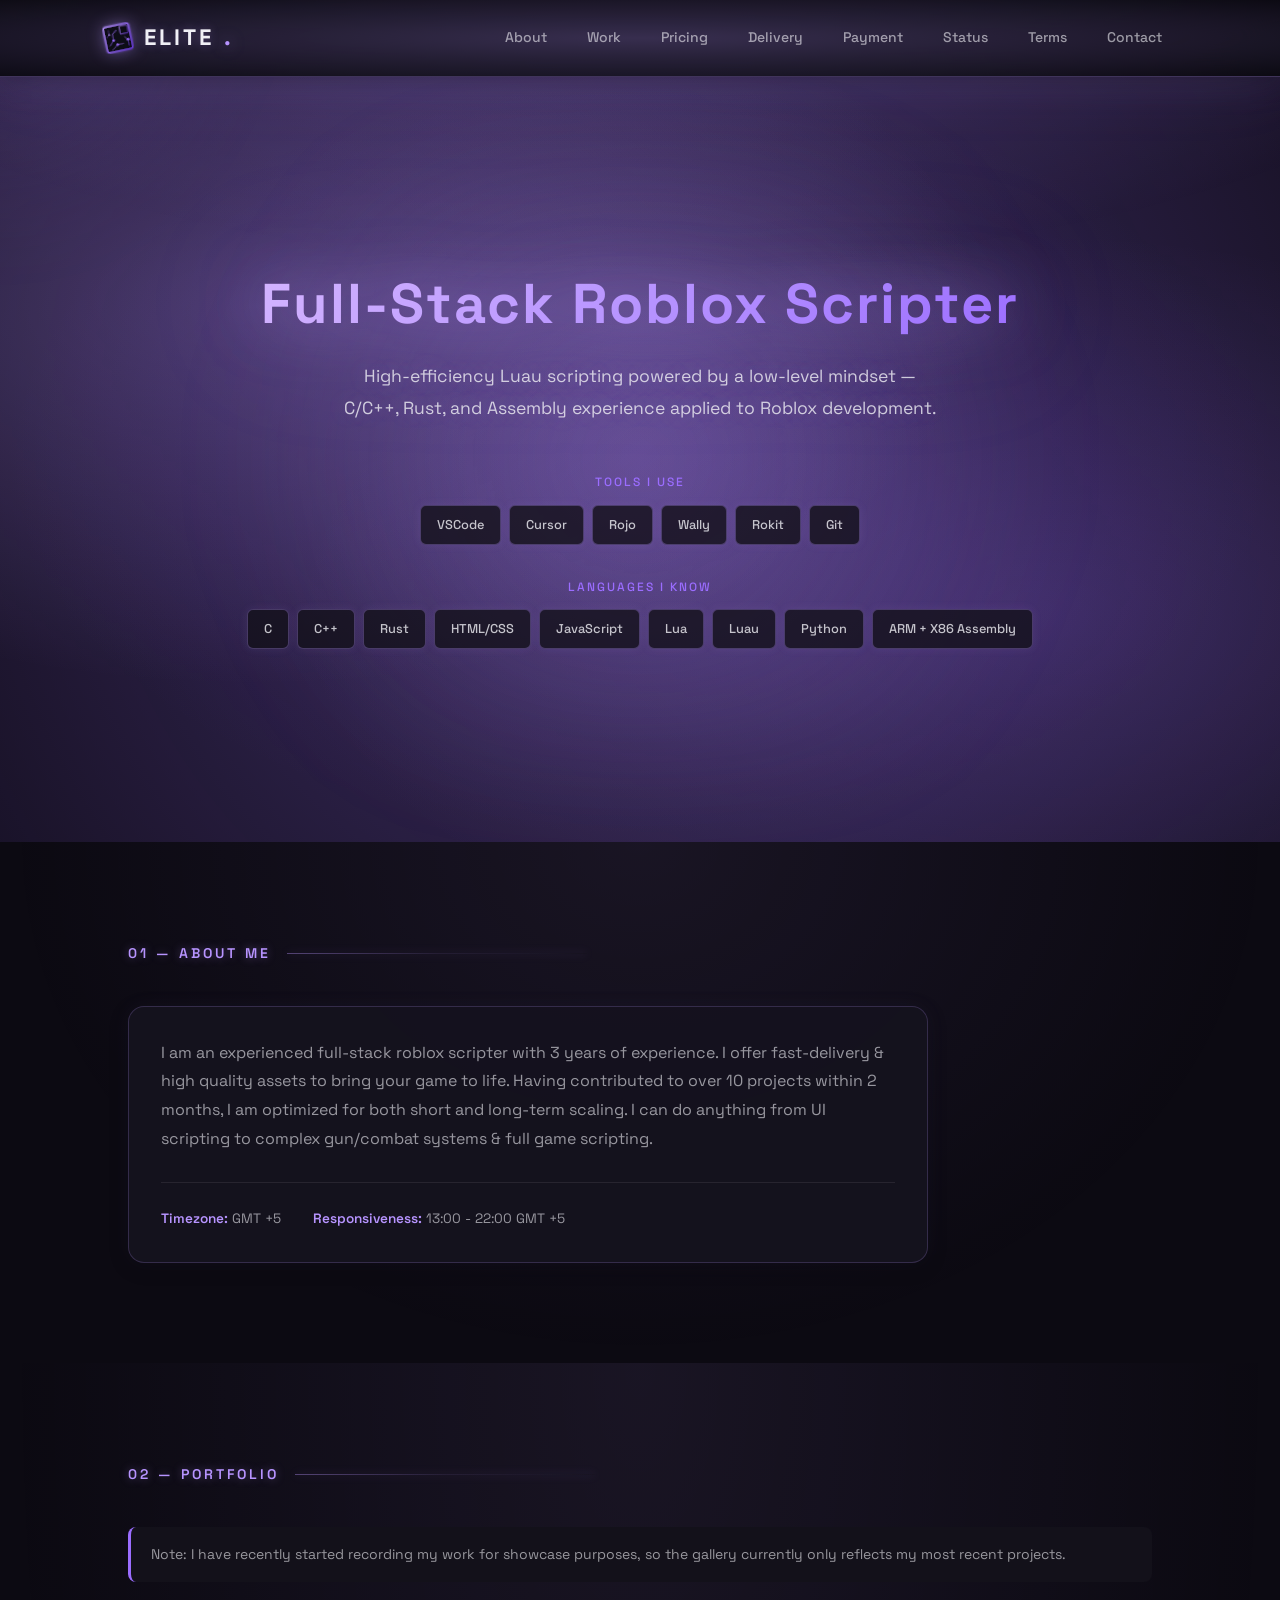
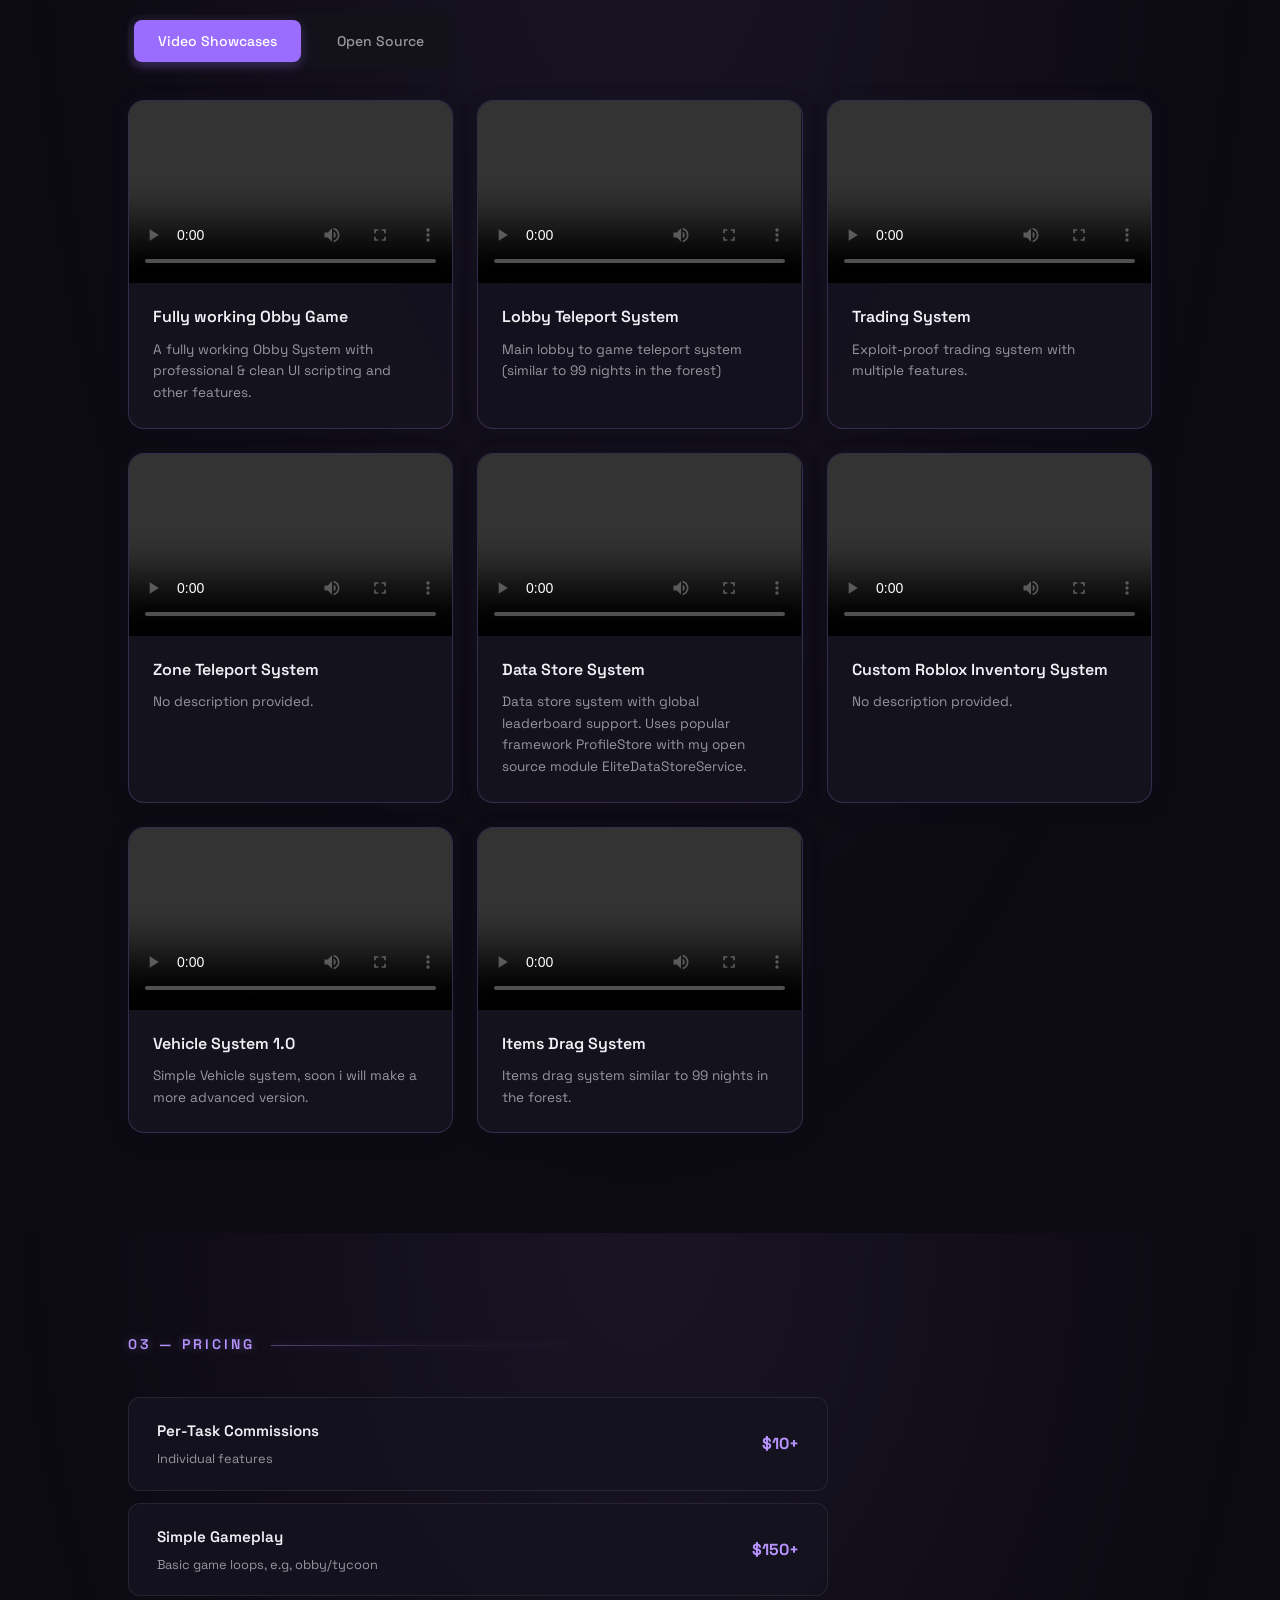
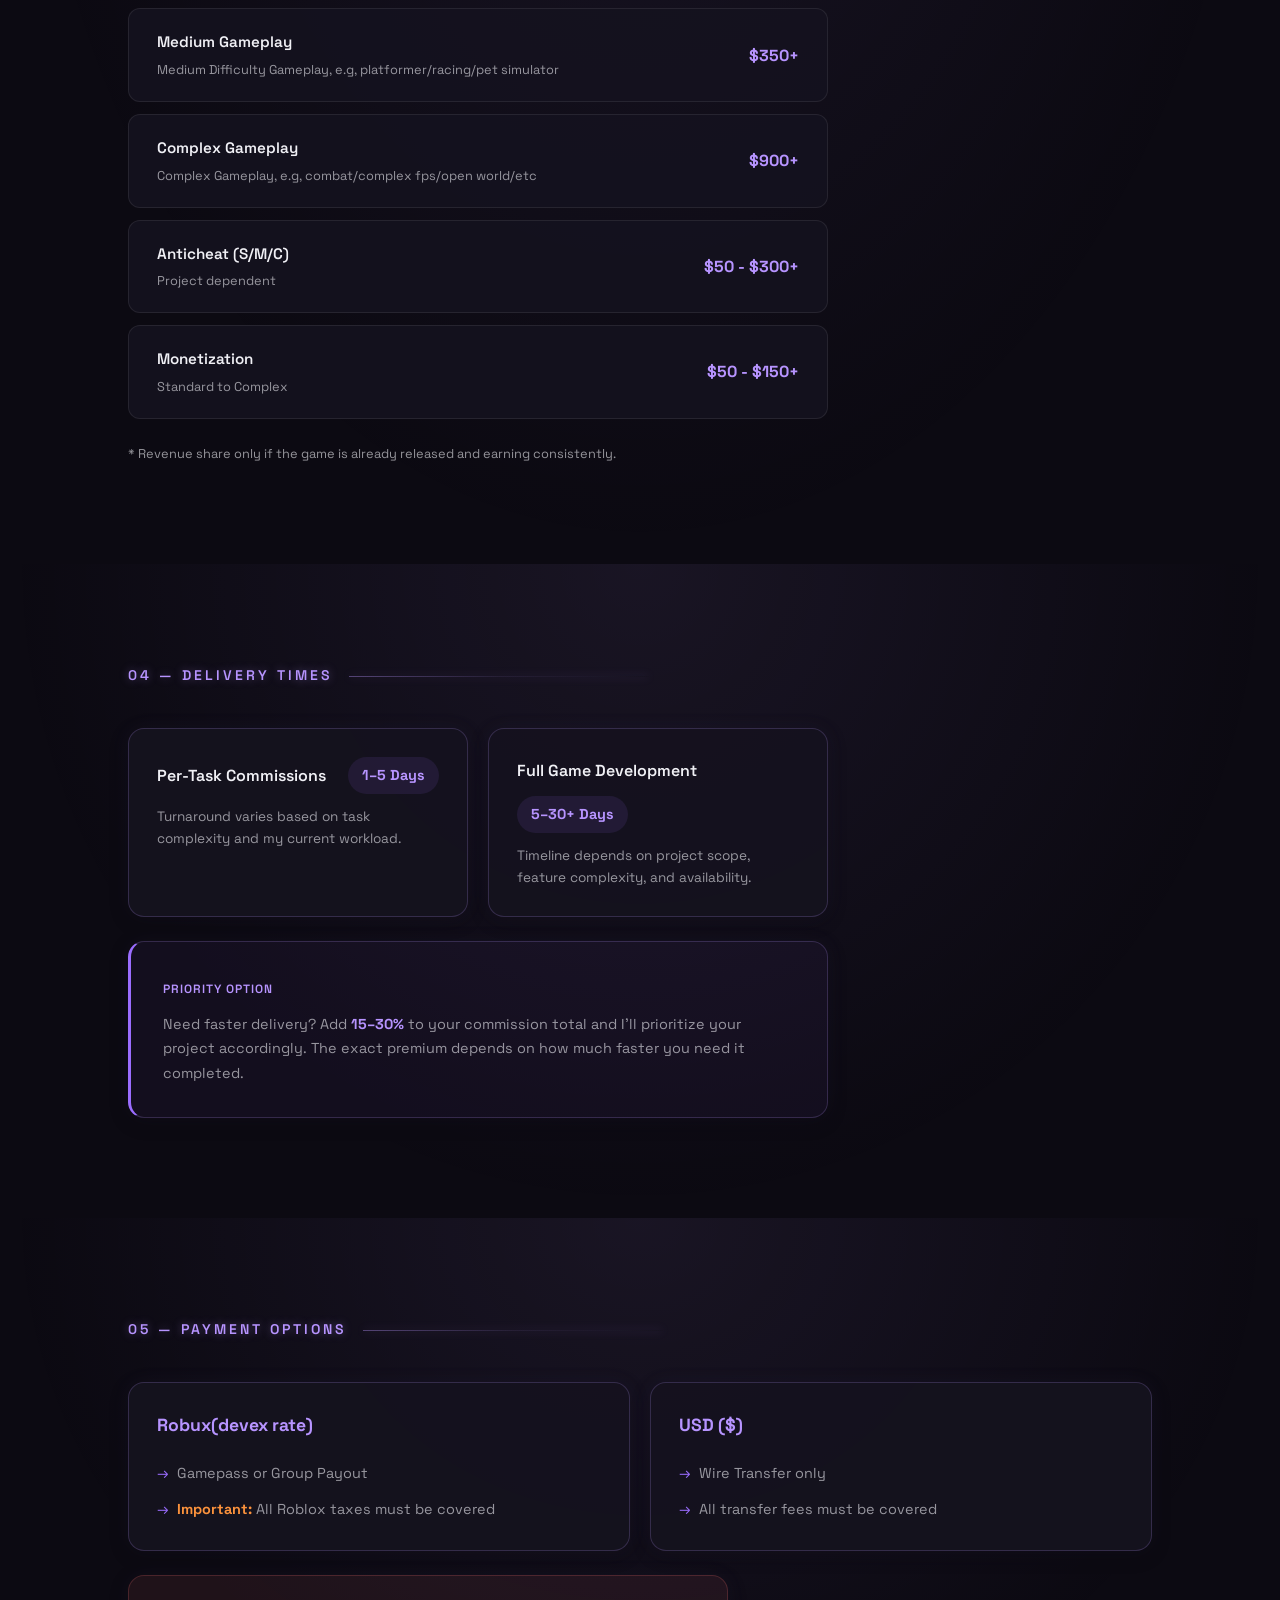
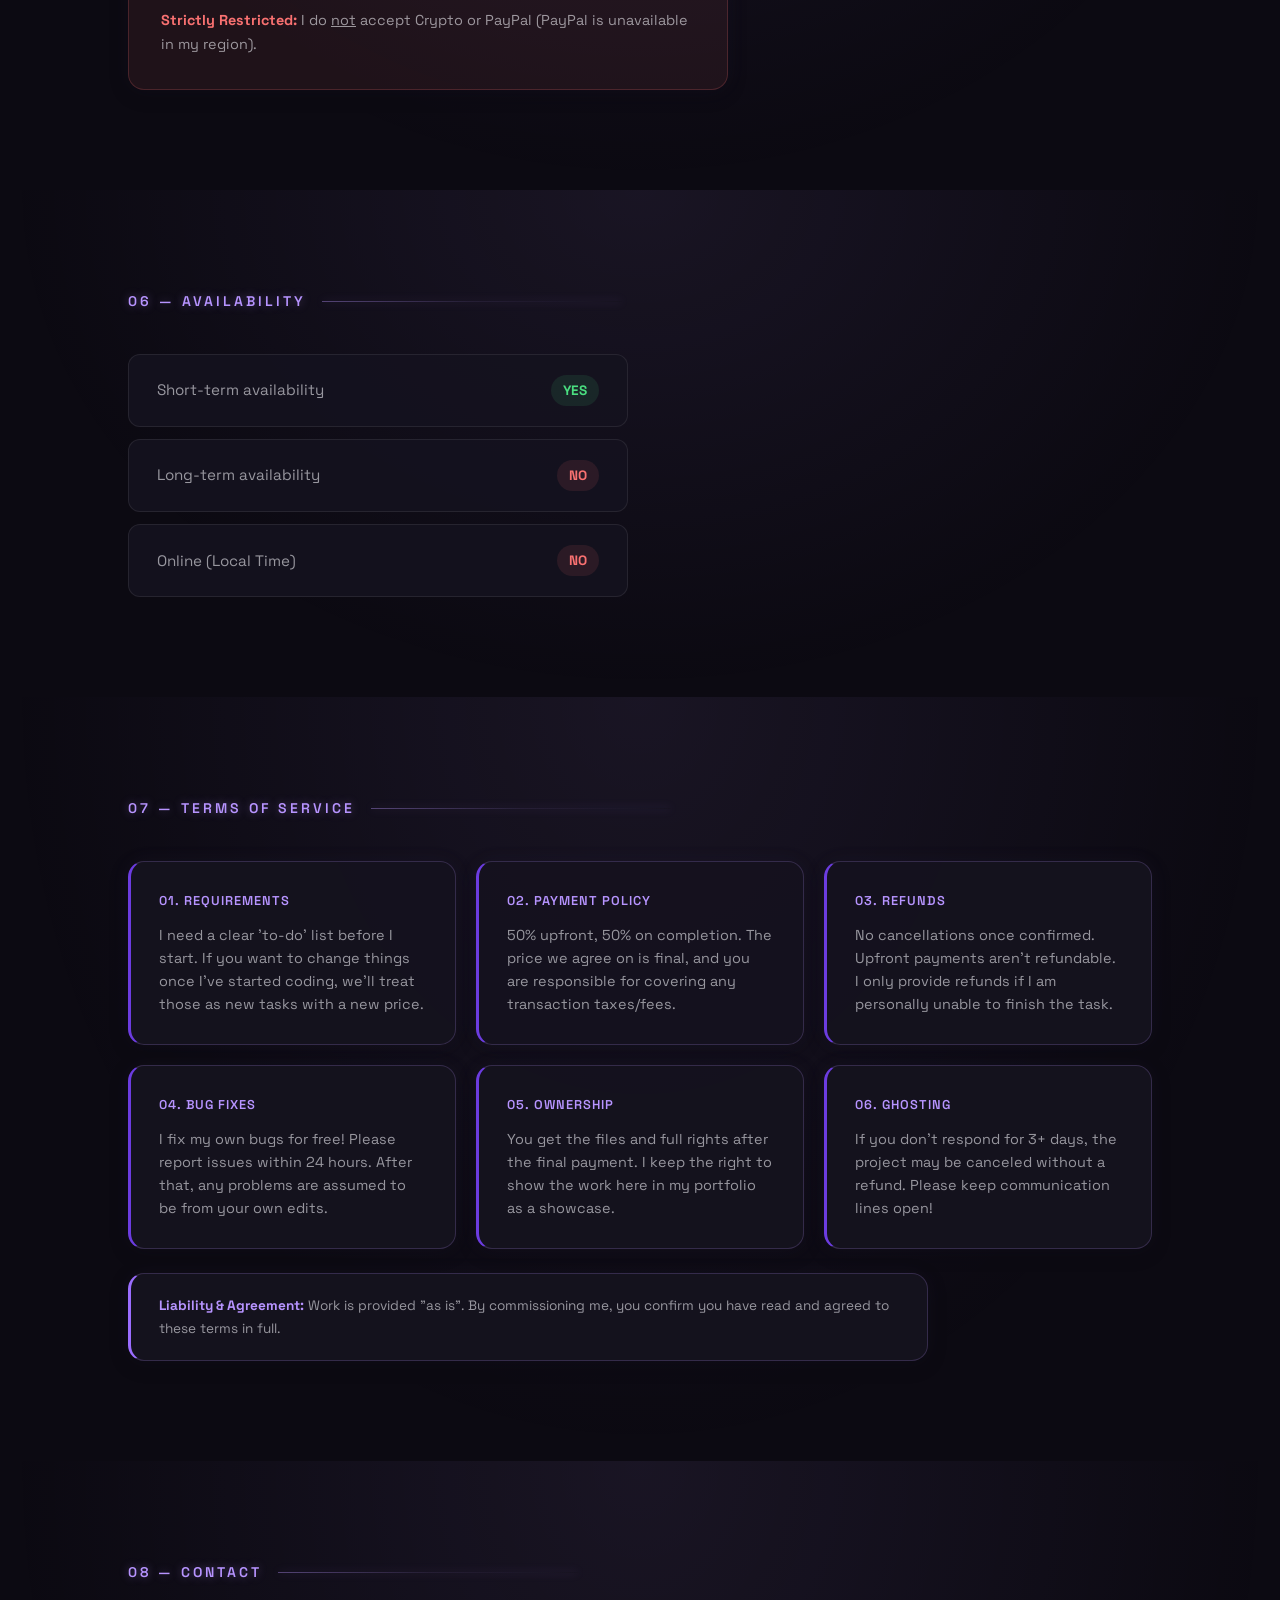
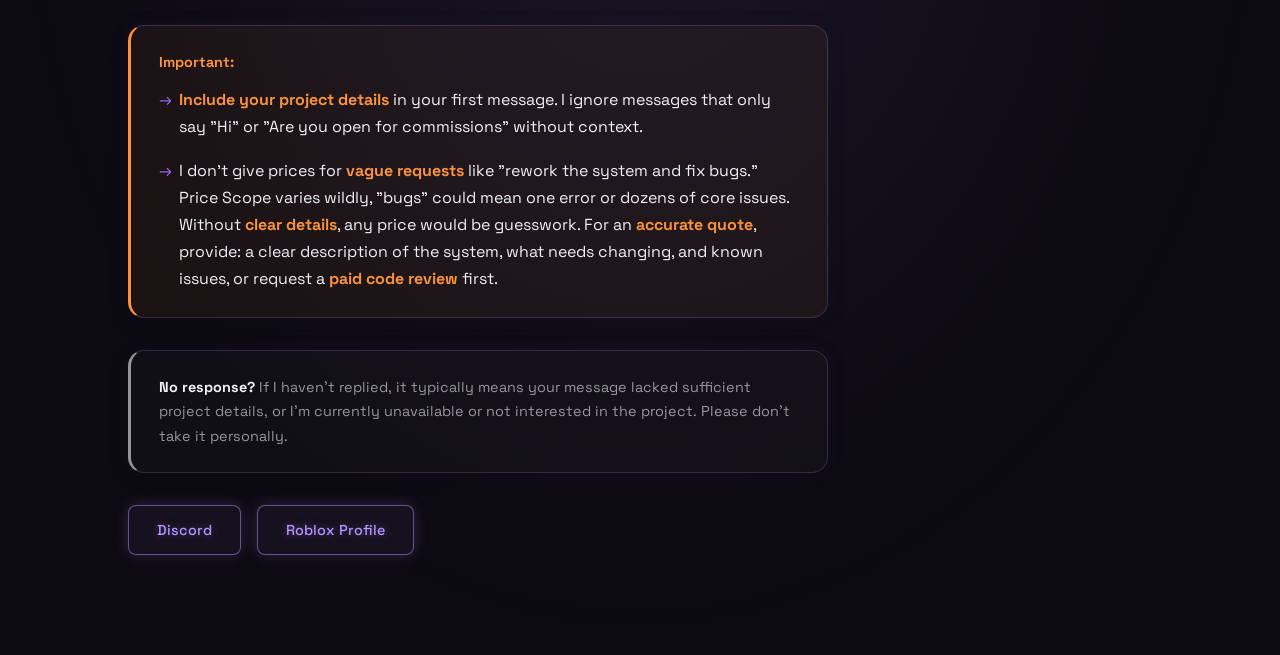
==== commit 3e31130a: "Added reminder to be more descriptive" ====
--- a/index.html
+++ b/index.html
@@ -212,7 +212,11 @@
         <h3 class="section-title">08 — Contact</h3>
         <div class="contact-links">
             <div class="glass-card contact-notice">
-                <p><strong>Important:</strong> When contacting me, please include your <strong>project details</strong> immediately. I will ignore messages that only say "Hi" or "Are you open for commissions" without any context.</p>
+                <p class="notice-title"><strong>Important:</strong></p>
+                <ul>
+                    <li><strong>Include your project details</strong> in your first message. I ignore messages that only say "Hi" or "Are you open for commissions" without context.</li>
+                    <li>I don't give prices for <strong>vague requests</strong> like "rework the system and fix bugs." Price Scope varies wildly, "bugs" could mean one error or dozens of core issues. Without <strong>clear details</strong>, any price would be guesswork. For an <strong>accurate quote</strong>, provide: a clear description of the system, what needs changing, and known issues, or request a <strong>paid code review</strong> first.</li>
+                </ul>
             </div>
             <div class="glass-card info-notice">
                 <p><strong>No response?</strong> If I haven't replied, it typically means your message lacked sufficient project details, or I'm currently unavailable or not interested in the project. Please don't take it personally.</p>
--- a/style.css
+++ b/style.css
@@ -889,6 +889,34 @@
     color: var(--warning);
 }
 
+.contact-notice .notice-title {
+    margin-bottom: 12px;
+}
+
+.contact-notice ul {
+    list-style: none;
+    padding: 0;
+    margin: 0;
+}
+
+.contact-notice li {
+    position: relative;
+    padding-left: 20px;
+    margin-bottom: 16px;
+    line-height: 1.7;
+}
+
+.contact-notice li:last-child {
+    margin-bottom: 0;
+}
+
+.contact-notice li::before {
+    content: '→';
+    position: absolute;
+    left: 0;
+    color: var(--accent);
+}
+
 .info-notice {
     border-left: 3px solid var(--text-muted);
     background: rgba(255, 255, 255, 0.02);
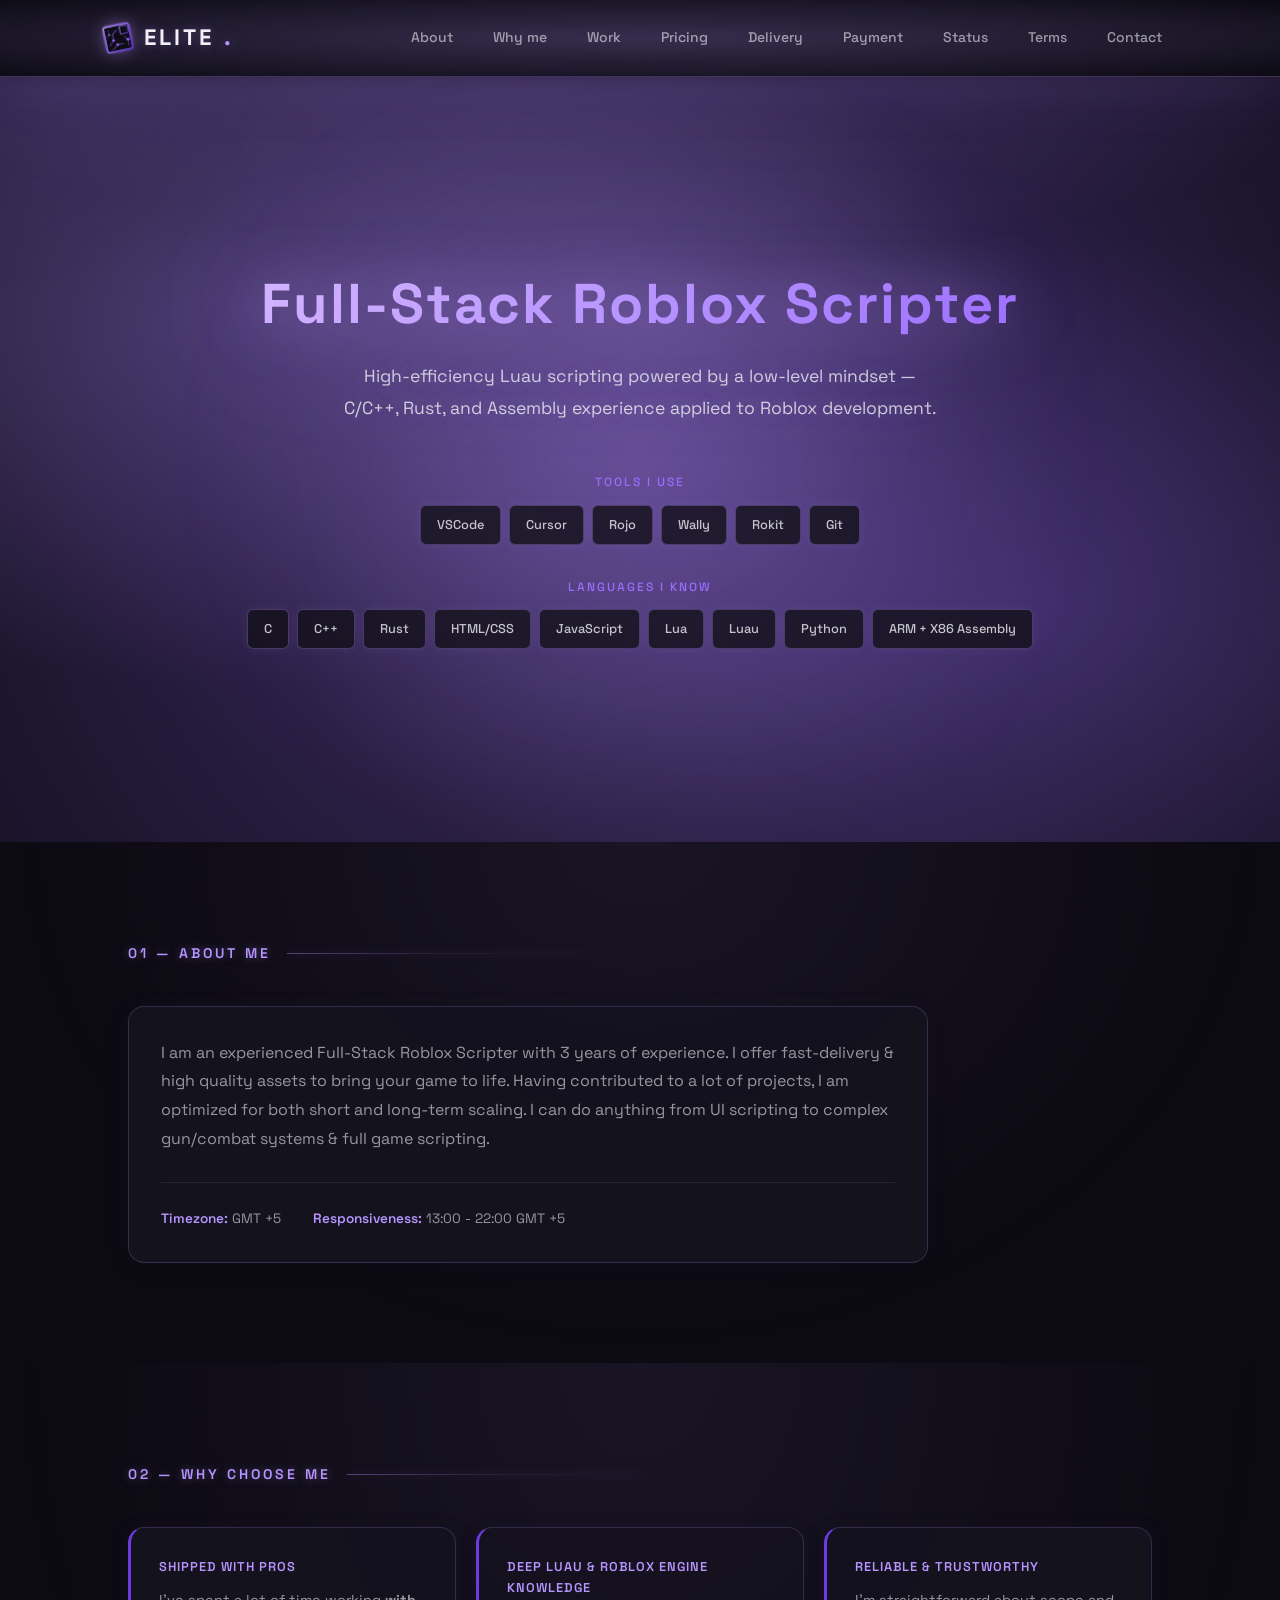
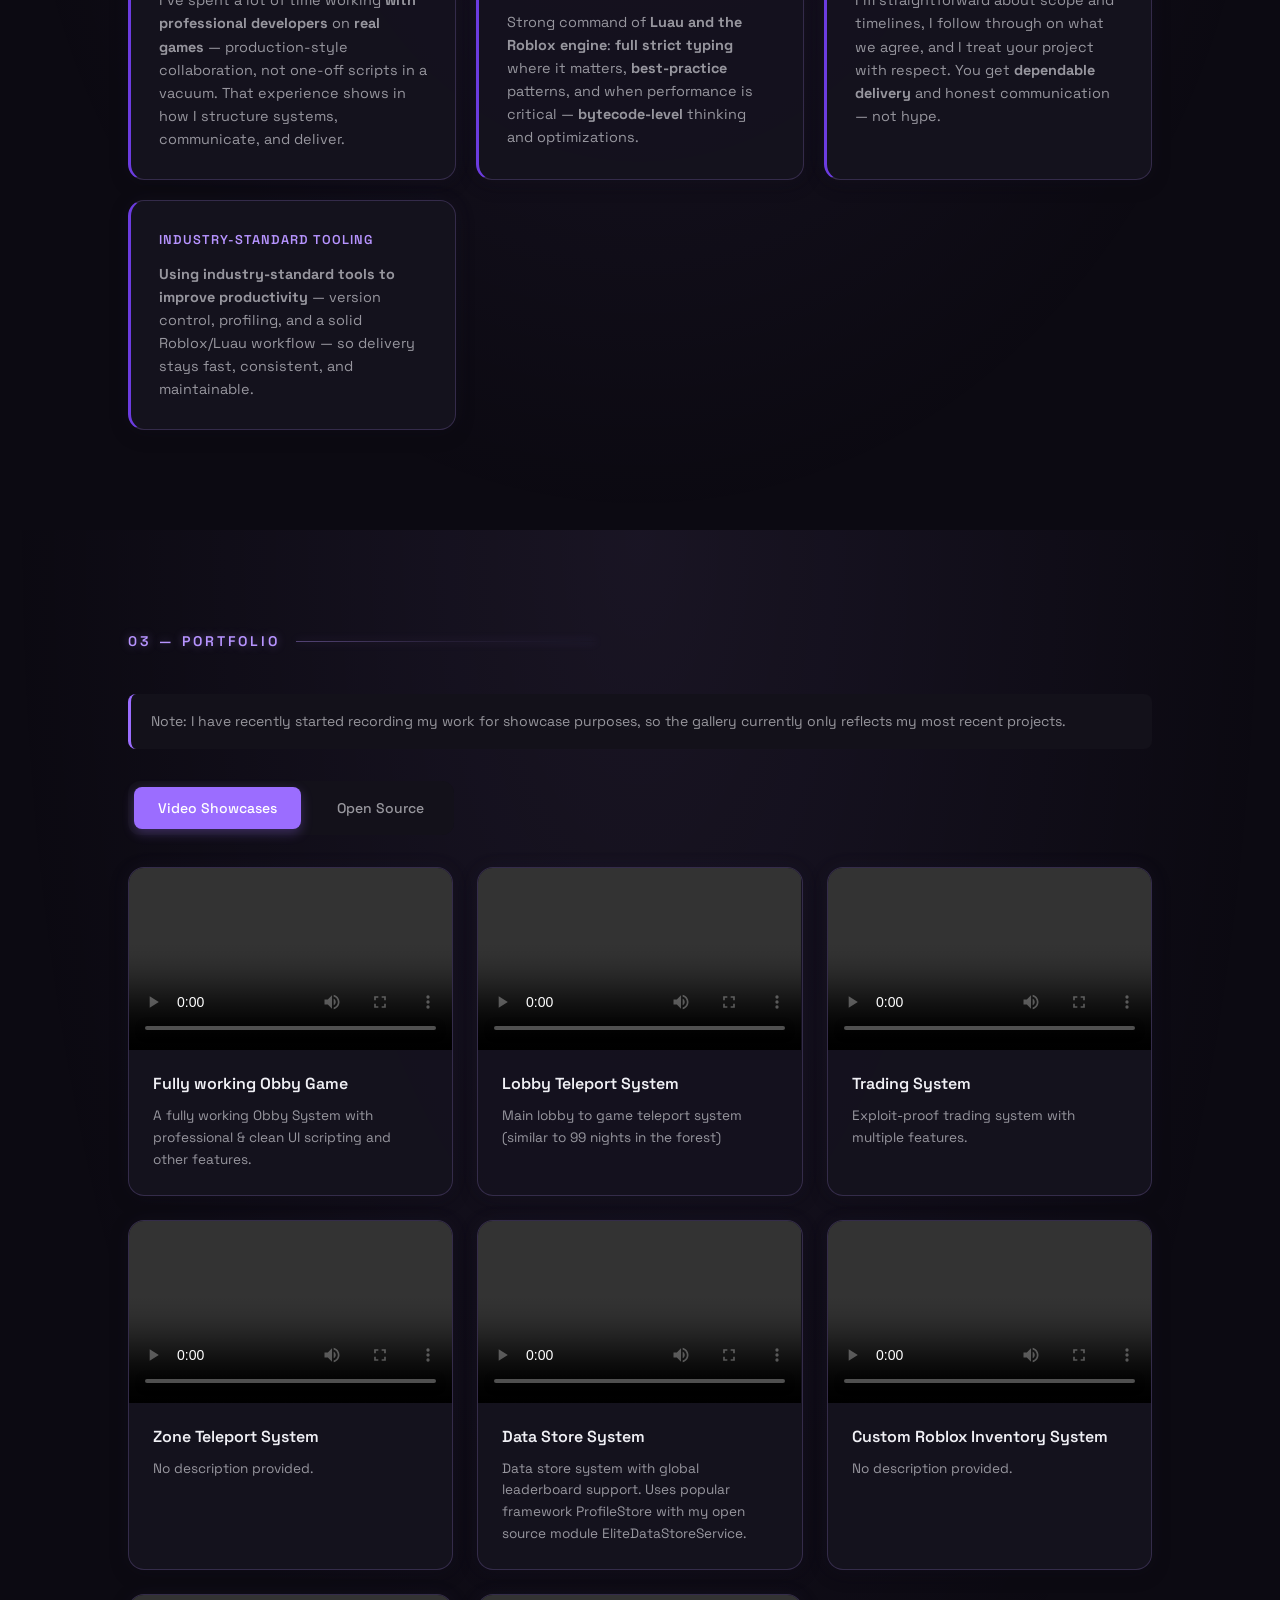
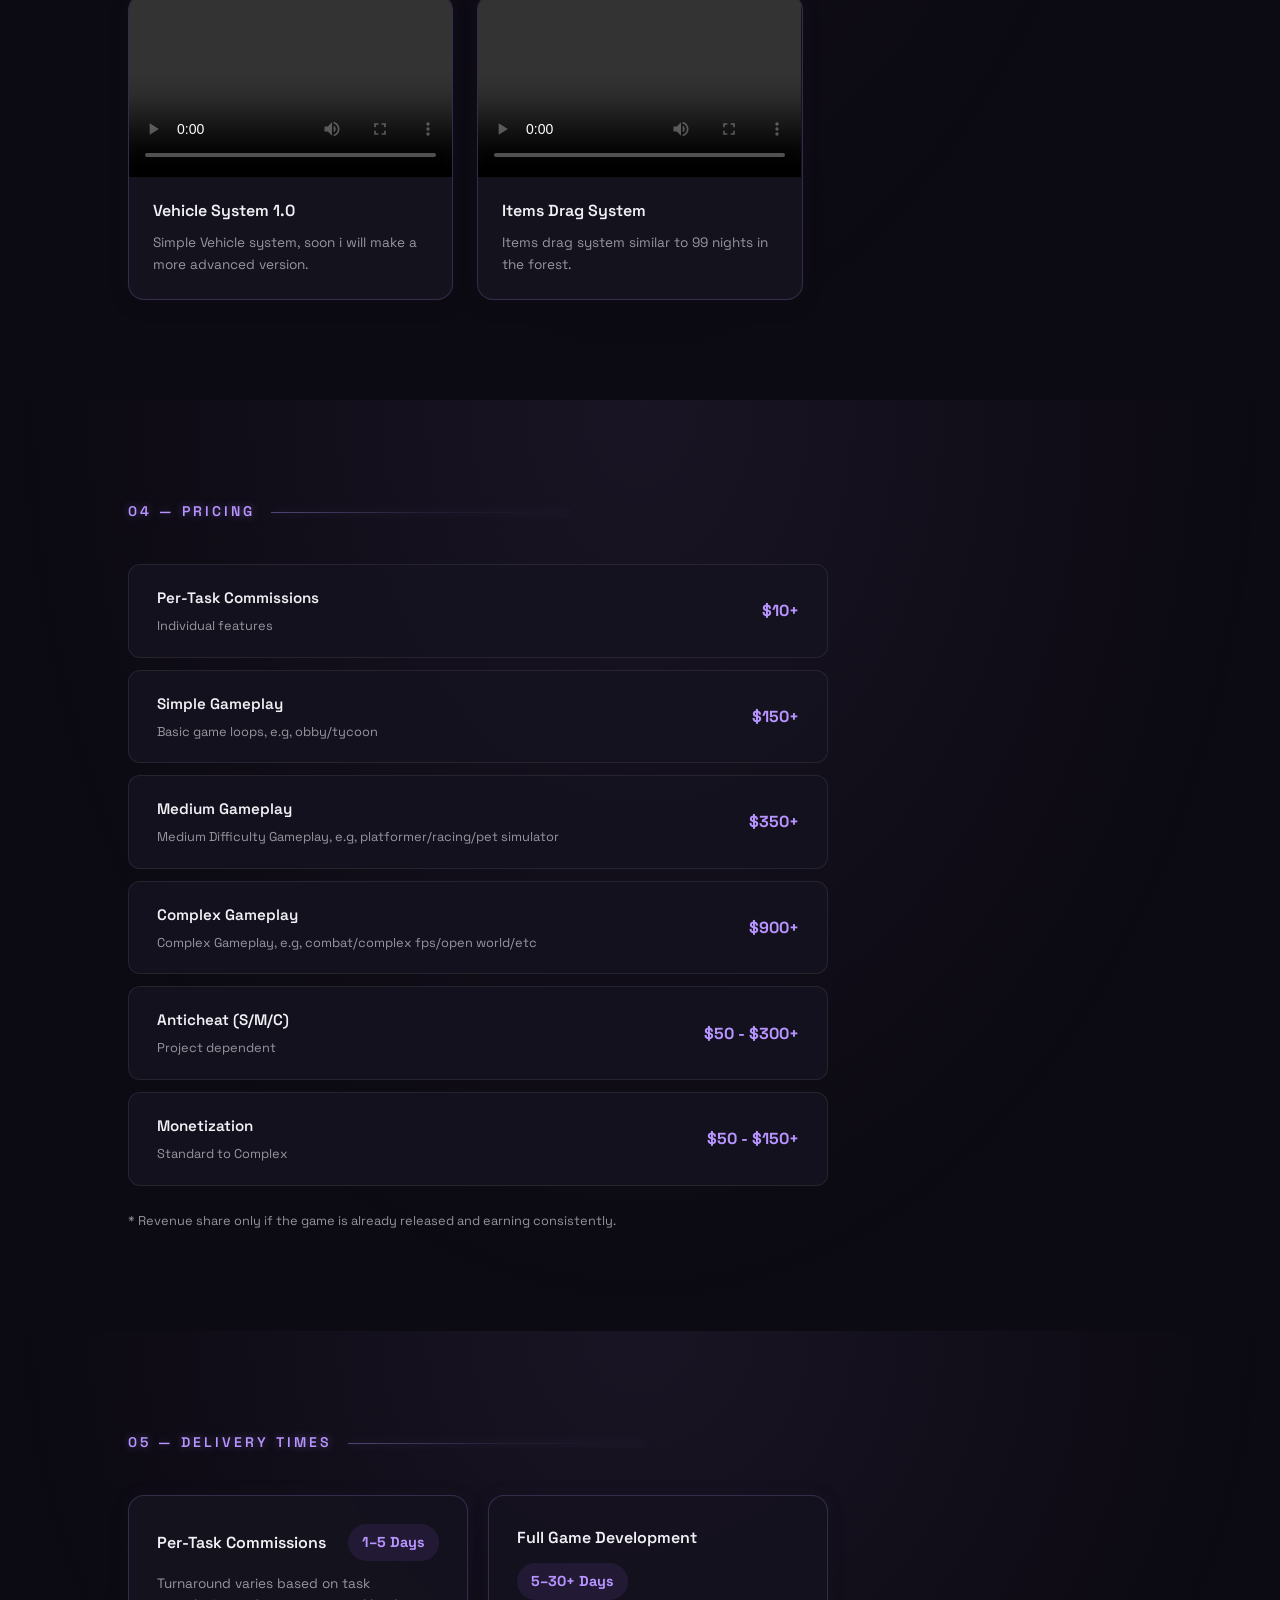
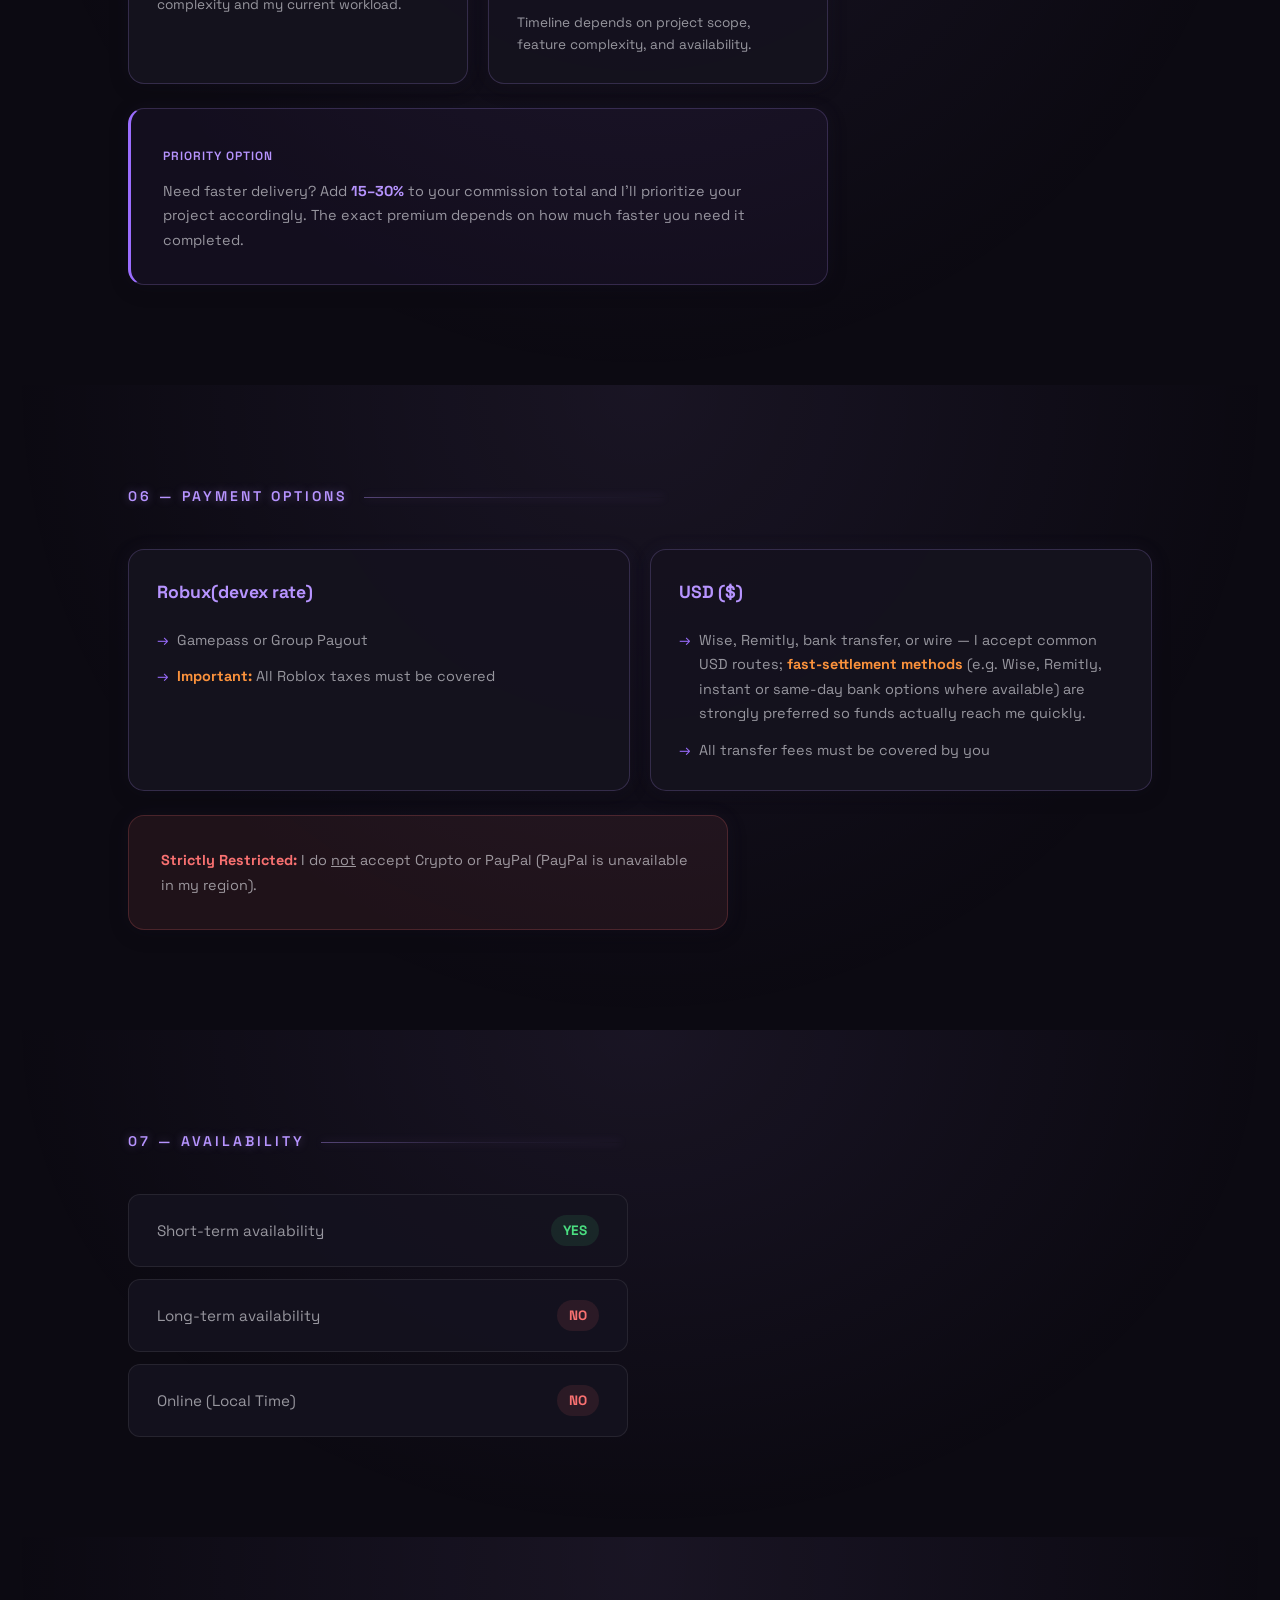
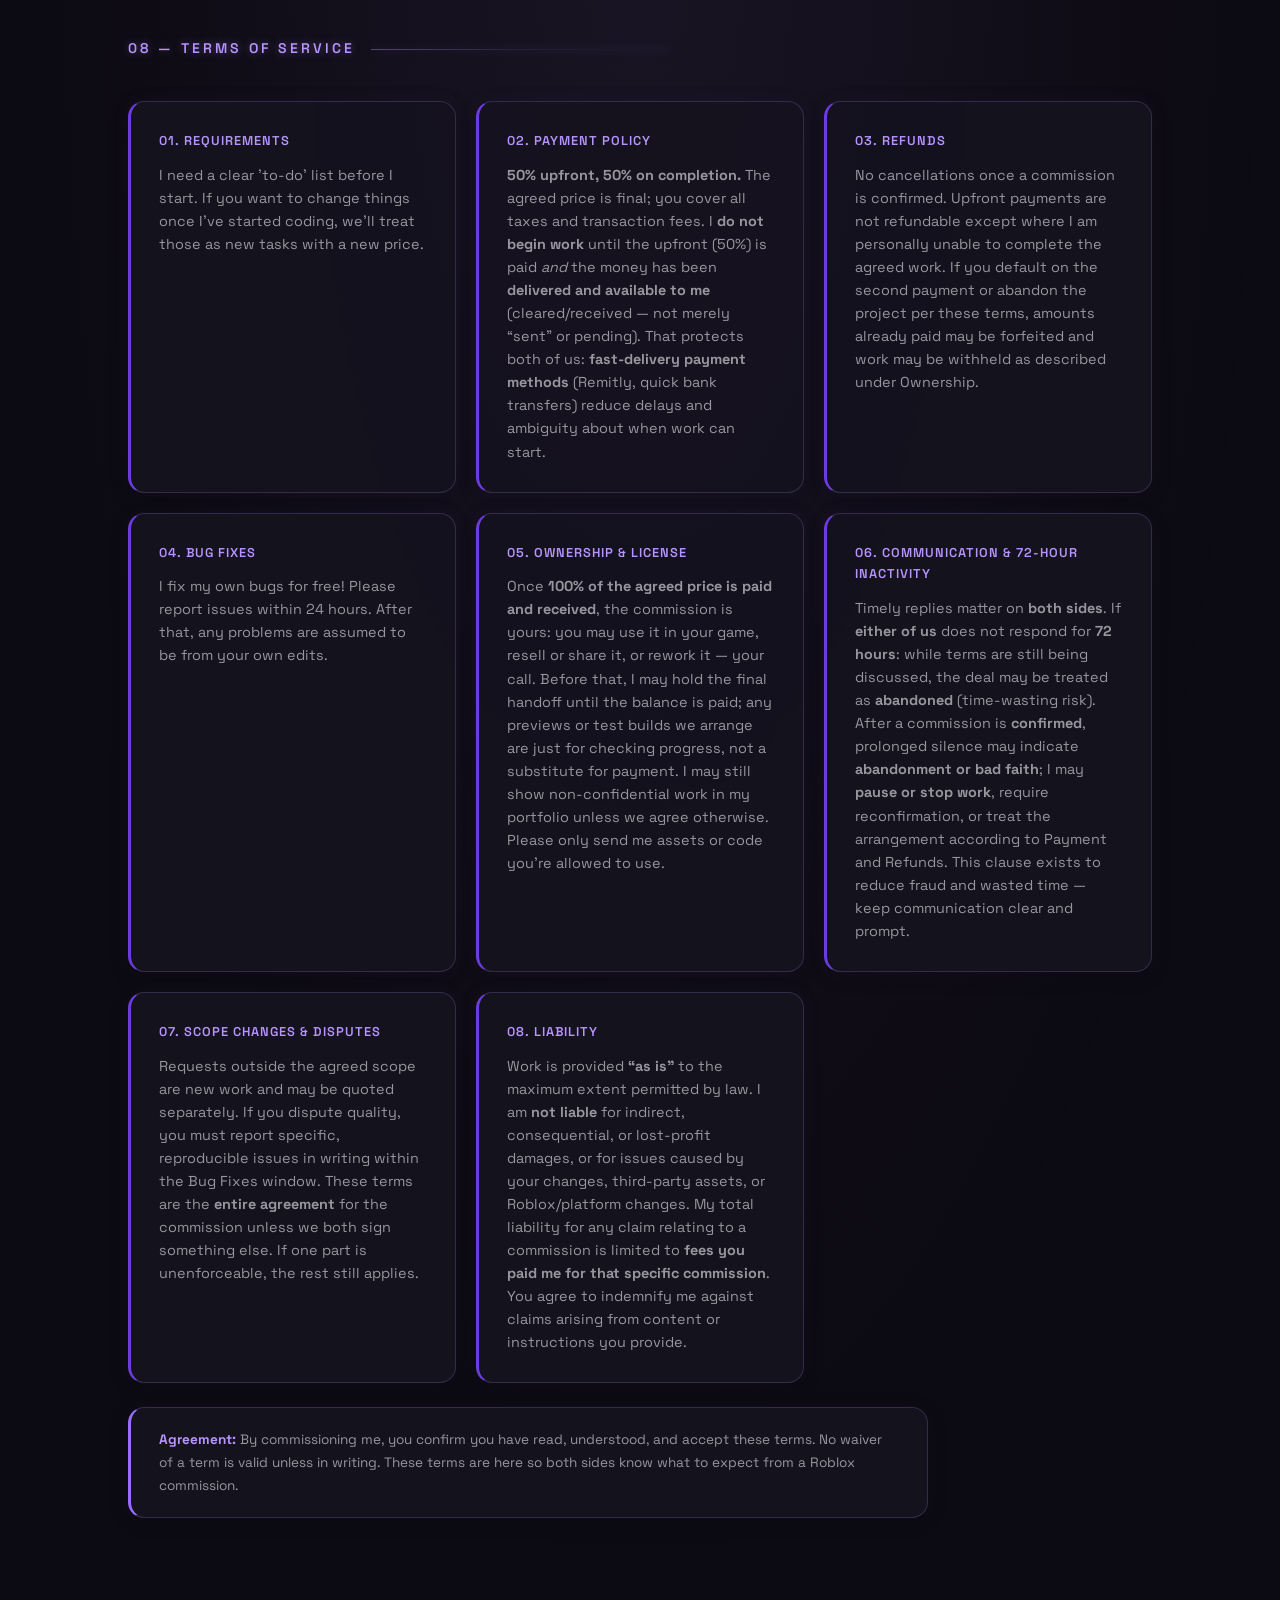
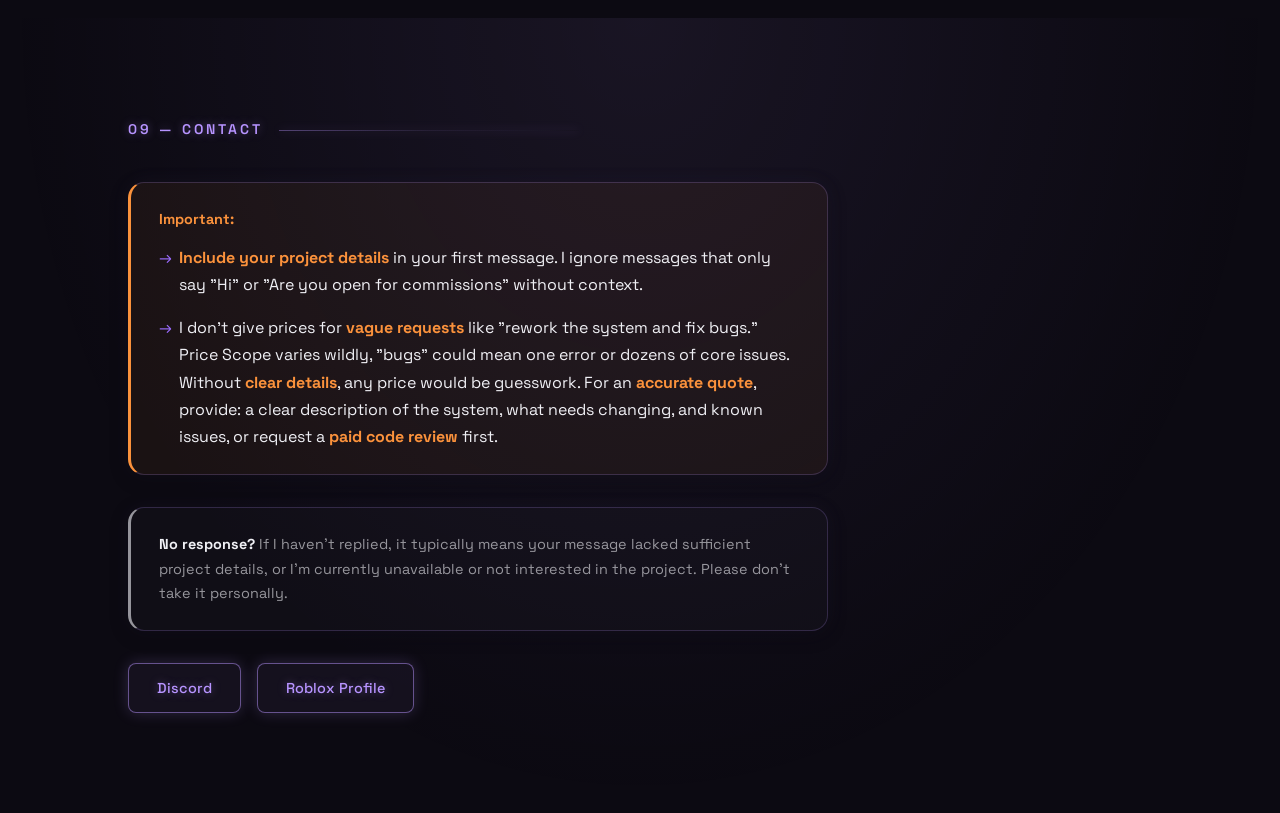
==== commit dcc6c2f9: "Policy updates & info polish" ====
--- a/index.html
+++ b/index.html
@@ -48,6 +48,7 @@
         </div>
         <div class="nav-links">
             <a href="#about">About</a>
+            <a href="#why-me">Why me</a>
             <a href="#portfolio">Work</a>
             <a href="#pricing">Pricing</a>
             <a href="#delivery">Delivery</a>
@@ -65,11 +66,11 @@
             
             <div class="skills-wrapper">
                 <div class="skill-group">
-                    <span class="skill-label">Tools i use</span>
+                    <span class="skill-label">Tools I use</span>
                     <div id="tools-container" class="tech-stack"></div>
                 </div>
                 <div class="skill-group">
-                    <span class="skill-label">Languages i know</span>
+                    <span class="skill-label">Languages I know</span>
                     <div id="languages-container" class="tech-stack"></div>
                 </div>
             </div>
@@ -79,7 +80,7 @@
     <section id="about" class="section">
         <h3 class="section-title">01 — About Me</h3>
         <div class="glass-card">
-            <p>I am an experienced full-stack roblox scripter with 3 years of experience. I offer fast-delivery & high quality assets to bring your game to life. Having contributed to over 10 projects within 2 months, I am optimized for both short and long-term scaling. I can do anything from UI scripting to complex gun/combat systems & full game scripting.</p>
+            <p>I am an experienced Full-Stack Roblox Scripter with 3 years of experience. I offer fast-delivery & high quality assets to bring your game to life. Having contributed to a lot of projects, I am optimized for both short and long-term scaling. I can do anything from UI scripting to complex gun/combat systems & full game scripting.</p>
             <div class="about-footer">
                 <span><strong>Timezone:</strong> GMT +5</span>
                 <span><strong>Responsiveness:</strong> 13:00 - 22:00 GMT +5</span>
@@ -87,8 +88,30 @@
         </div>
     </section>
 
+    <section id="why-me" class="section">
+        <h3 class="section-title">02 — Why choose me</h3>
+        <div class="tos-grid">
+            <div class="glass-card tos-item">
+                <h4>Shipped with pros</h4>
+                <p>I’ve spent a lot of time working <strong>with professional developers</strong> on <strong>real games</strong> — production-style collaboration, not one-off scripts in a vacuum. That experience shows in how I structure systems, communicate, and deliver.</p>
+            </div>
+            <div class="glass-card tos-item">
+                <h4>Deep Luau &amp; Roblox engine knowledge</h4>
+                <p>Strong command of <strong>Luau and the Roblox engine</strong>: <strong>full strict typing</strong> where it matters, <strong>best-practice</strong> patterns, and when performance is critical — <strong>bytecode-level</strong> thinking and optimizations.</p>
+            </div>
+            <div class="glass-card tos-item">
+                <h4>Reliable &amp; trustworthy</h4>
+                <p>I’m straightforward about scope and timelines, I follow through on what we agree, and I treat your project with respect. You get <strong>dependable delivery</strong> and honest communication — not hype.</p>
+            </div>
+            <div class="glass-card tos-item">
+                <h4>Industry-standard tooling</h4>
+                <p><strong>Using industry-standard tools to improve productivity</strong> — version control, profiling, and a solid Roblox/Luau workflow — so delivery stays fast, consistent, and maintainable.</p>
+            </div>
+        </div>
+    </section>
+
     <section id="portfolio" class="section">
-        <h3 class="section-title">02 — Portfolio</h3>
+        <h3 class="section-title">03 — Portfolio</h3>
         <p class="portfolio-note">
             Note: I have recently started recording my work for showcase purposes, so the gallery currently only reflects my most recent projects.
         </p>
@@ -101,13 +124,13 @@
     </section>
 
     <section id="pricing" class="section">
-        <h3 class="section-title">03 — Pricing</h3>
+        <h3 class="section-title">04 — Pricing</h3>
         <div class="pricing-container" id="pricing-grid"></div>
         <p class="pricing-note">* Revenue share only if the game is already released and earning consistently.</p>
     </section>
 
     <section id="delivery" class="section">
-        <h3 class="section-title">04 — Delivery Times</h3>
+        <h3 class="section-title">05 — Delivery Times</h3>
         <div class="delivery-container">
             <div class="glass-card delivery-item">
                 <div class="delivery-header">
@@ -131,7 +154,7 @@
     </section>
 
     <section id="payment" class="section">
-        <h3 class="section-title">05 — Payment Options</h3>
+        <h3 class="section-title">06 — Payment Options</h3>
         <div class="payment-grid">
             <div class="glass-card payment-method">
                 <div class="payment-header">
@@ -147,8 +170,8 @@
                     <span class="payment-icon">USD ($)</span>
                 </div>
                 <ul>
-                    <li>Wire Transfer only</li>
-                    <li>All transfer fees must be covered</li>
+                    <li>Wise, Remitly, bank transfer, or wire — I accept common USD routes; <strong>fast-settlement methods</strong> (e.g. Wise, Remitly, instant or same-day bank options where available) are strongly preferred so funds actually reach me quickly.</li>
+                    <li>All transfer fees must be covered by you</li>
                 </ul>
             </div>
         </div>
@@ -158,7 +181,7 @@
     </section>
 
     <section id="status" class="section">
-        <h3 class="section-title">06 — Availability</h3>
+        <h3 class="section-title">07 — Availability</h3>
         <div class="status-container">
             <div class="status-card">
                 <span>Short-term availability</span>
@@ -176,7 +199,7 @@
     </section>
 
     <section id="tos" class="section">
-        <h3 class="section-title">07 — Terms of Service</h3>
+        <h3 class="section-title">08 — Terms of Service</h3>
         <div class="tos-grid">
             <div class="glass-card tos-item">
                 <h4>01. Requirements</h4>
@@ -184,32 +207,40 @@
             </div>
             <div class="glass-card tos-item">
                 <h4>02. Payment Policy</h4>
-                <p>50% upfront, 50% on completion. The price we agree on is final, and you are responsible for covering any transaction taxes/fees.</p>
+                <p><strong>50% upfront, 50% on completion.</strong> The agreed price is final; you cover all taxes and transaction fees. I <strong>do not begin work</strong> until the upfront (50%) is paid <em>and</em> the money has been <strong>delivered and available to me</strong> (cleared/received — not merely “sent” or pending). That protects both of us: <strong>fast-delivery payment methods</strong> (Remitly, quick bank transfers) reduce delays and ambiguity about when work can start.</p>
             </div>
             <div class="glass-card tos-item">
                 <h4>03. Refunds</h4>
-                <p>No cancellations once confirmed. Upfront payments aren't refundable. I only provide refunds if I am personally unable to finish the task.</p>
+                <p>No cancellations once a commission is confirmed. Upfront payments are not refundable except where I am personally unable to complete the agreed work. If you default on the second payment or abandon the project per these terms, amounts already paid may be forfeited and work may be withheld as described under Ownership.</p>
             </div>
             <div class="glass-card tos-item">
                 <h4>04. Bug Fixes</h4>
                 <p>I fix my own bugs for free! Please report issues within 24 hours. After that, any problems are assumed to be from your own edits.</p>
             </div>
             <div class="glass-card tos-item">
-                <h4>05. Ownership</h4>
-                <p>You get the files and full rights after the final payment. I keep the right to show the work here in my portfolio as a showcase.</p>
-            </div>
-            <div class="glass-card tos-item">
-                <h4>06. Ghosting</h4>
-                <p>If you don't respond for 3+ days, the project may be canceled without a refund. Please keep communication lines open!</p>
+                <h4>05. Ownership &amp; License</h4>
+                <p>Once <strong>100% of the agreed price is paid and received</strong>, the commission is yours: you may use it in your game, resell or share it, or rework it — your call. Before that, I may hold the final handoff until the balance is paid; any previews or test builds we arrange are just for checking progress, not a substitute for payment. I may still show non-confidential work in my portfolio unless we agree otherwise. Please only send me assets or code you’re allowed to use.</p>
+            </div>
+            <div class="glass-card tos-item">
+                <h4>06. Communication &amp; 72-hour inactivity</h4>
+                <p>Timely replies matter on <strong>both sides</strong>. If <strong>either of us</strong> does not respond for <strong>72 hours</strong>: while terms are still being discussed, the deal may be treated as <strong>abandoned</strong> (time-wasting risk). After a commission is <strong>confirmed</strong>, prolonged silence may indicate <strong>abandonment or bad faith</strong>; I may <strong>pause or stop work</strong>, require reconfirmation, or treat the arrangement according to Payment and Refunds. This clause exists to reduce fraud and wasted time — keep communication clear and prompt.</p>
+            </div>
+            <div class="glass-card tos-item">
+                <h4>07. Scope changes &amp; disputes</h4>
+                <p>Requests outside the agreed scope are new work and may be quoted separately. If you dispute quality, you must report specific, reproducible issues in writing within the Bug Fixes window. These terms are the <strong>entire agreement</strong> for the commission unless we both sign something else. If one part is unenforceable, the rest still applies.</p>
+            </div>
+            <div class="glass-card tos-item">
+                <h4>08. Liability</h4>
+                <p>Work is provided <strong>“as is”</strong> to the maximum extent permitted by law. I am <strong>not liable</strong> for indirect, consequential, or lost-profit damages, or for issues caused by your changes, third-party assets, or Roblox/platform changes. My total liability for any claim relating to a commission is limited to <strong>fees you paid me for that specific commission</strong>. You agree to indemnify me against claims arising from content or instructions you provide.</p>
             </div>
         </div>
         <div class="glass-card tos-footer">
-            <p><strong>Liability & Agreement:</strong> Work is provided "as is". By commissioning me, you confirm you have read and agreed to these terms in full.</p>
+            <p><strong>Agreement:</strong> By commissioning me, you confirm you have read, understood, and accept these terms. No waiver of a term is valid unless in writing. These terms are here so both sides know what to expect from a Roblox commission.</p>
         </div>
     </section>
     
     <section id="contact" class="section">
-        <h3 class="section-title">08 — Contact</h3>
+        <h3 class="section-title">09 — Contact</h3>
         <div class="contact-links">
             <div class="glass-card contact-notice">
                 <p class="notice-title"><strong>Important:</strong></p>
